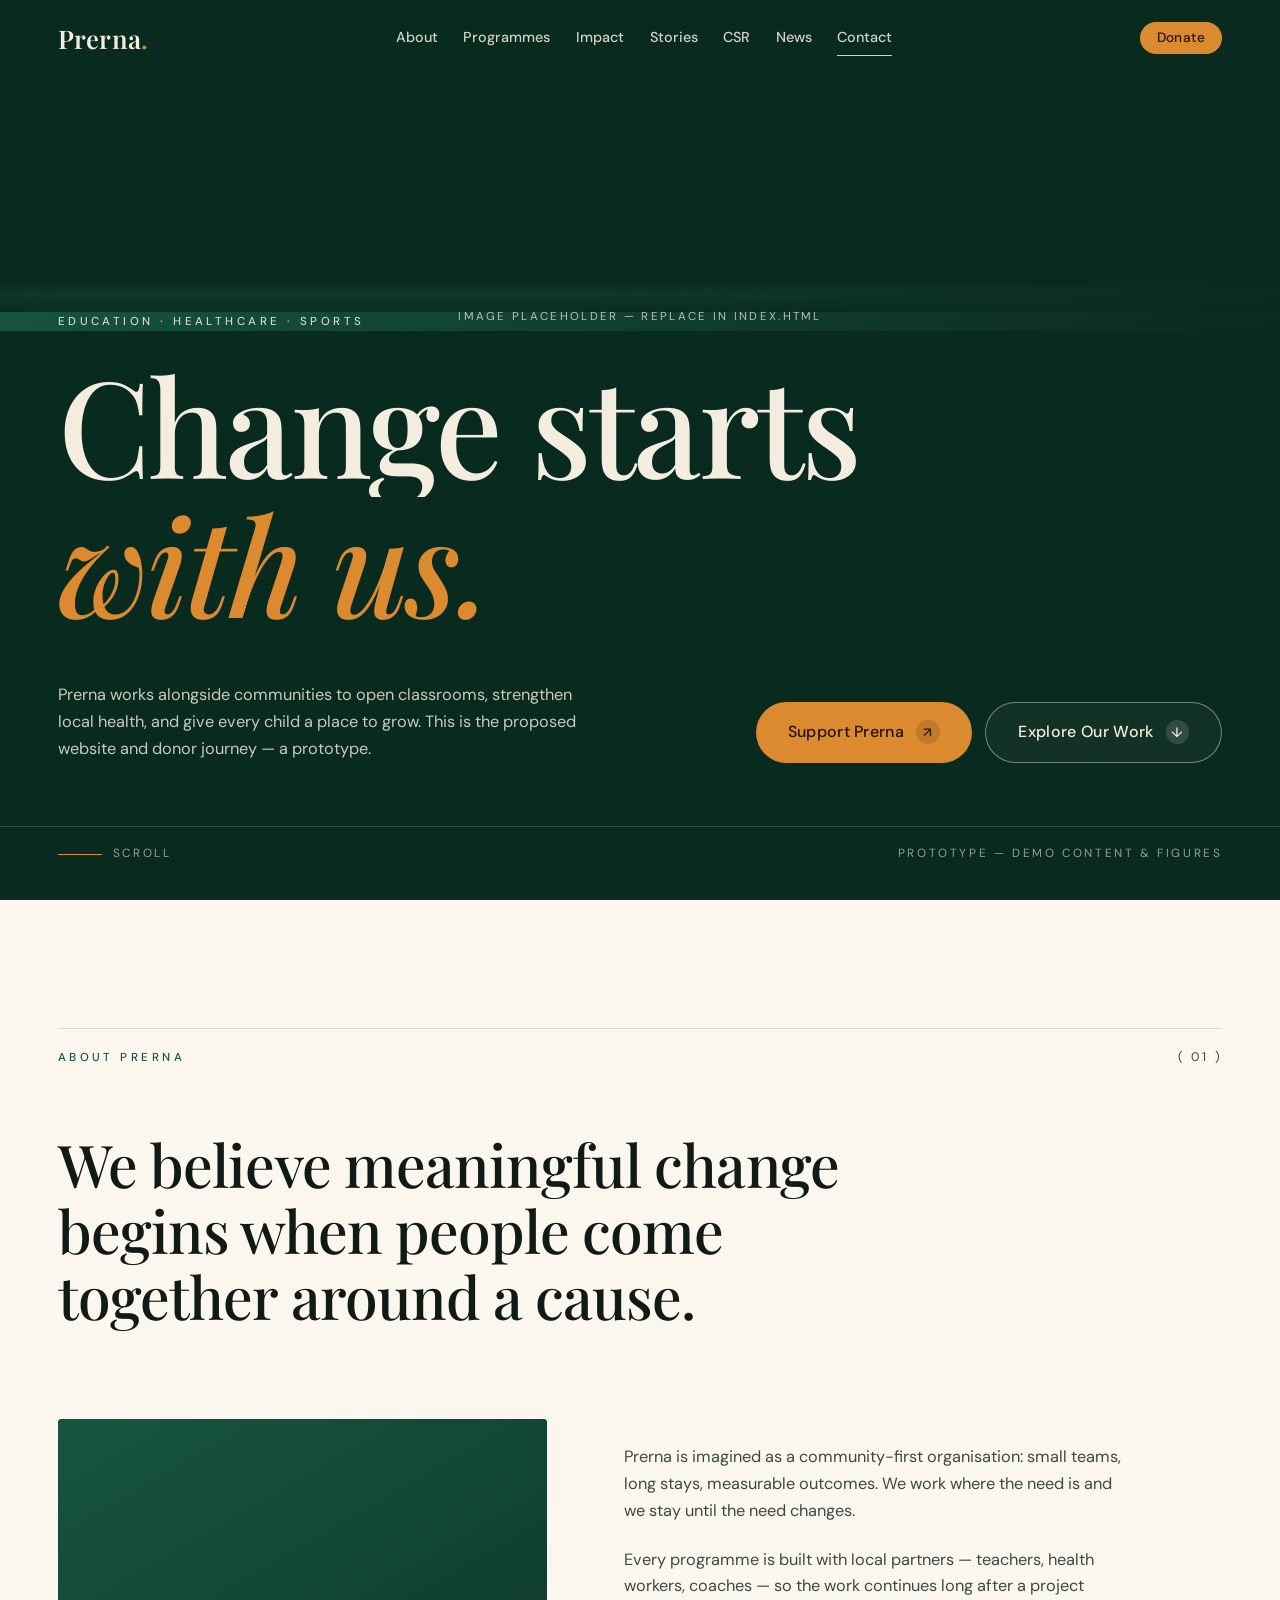
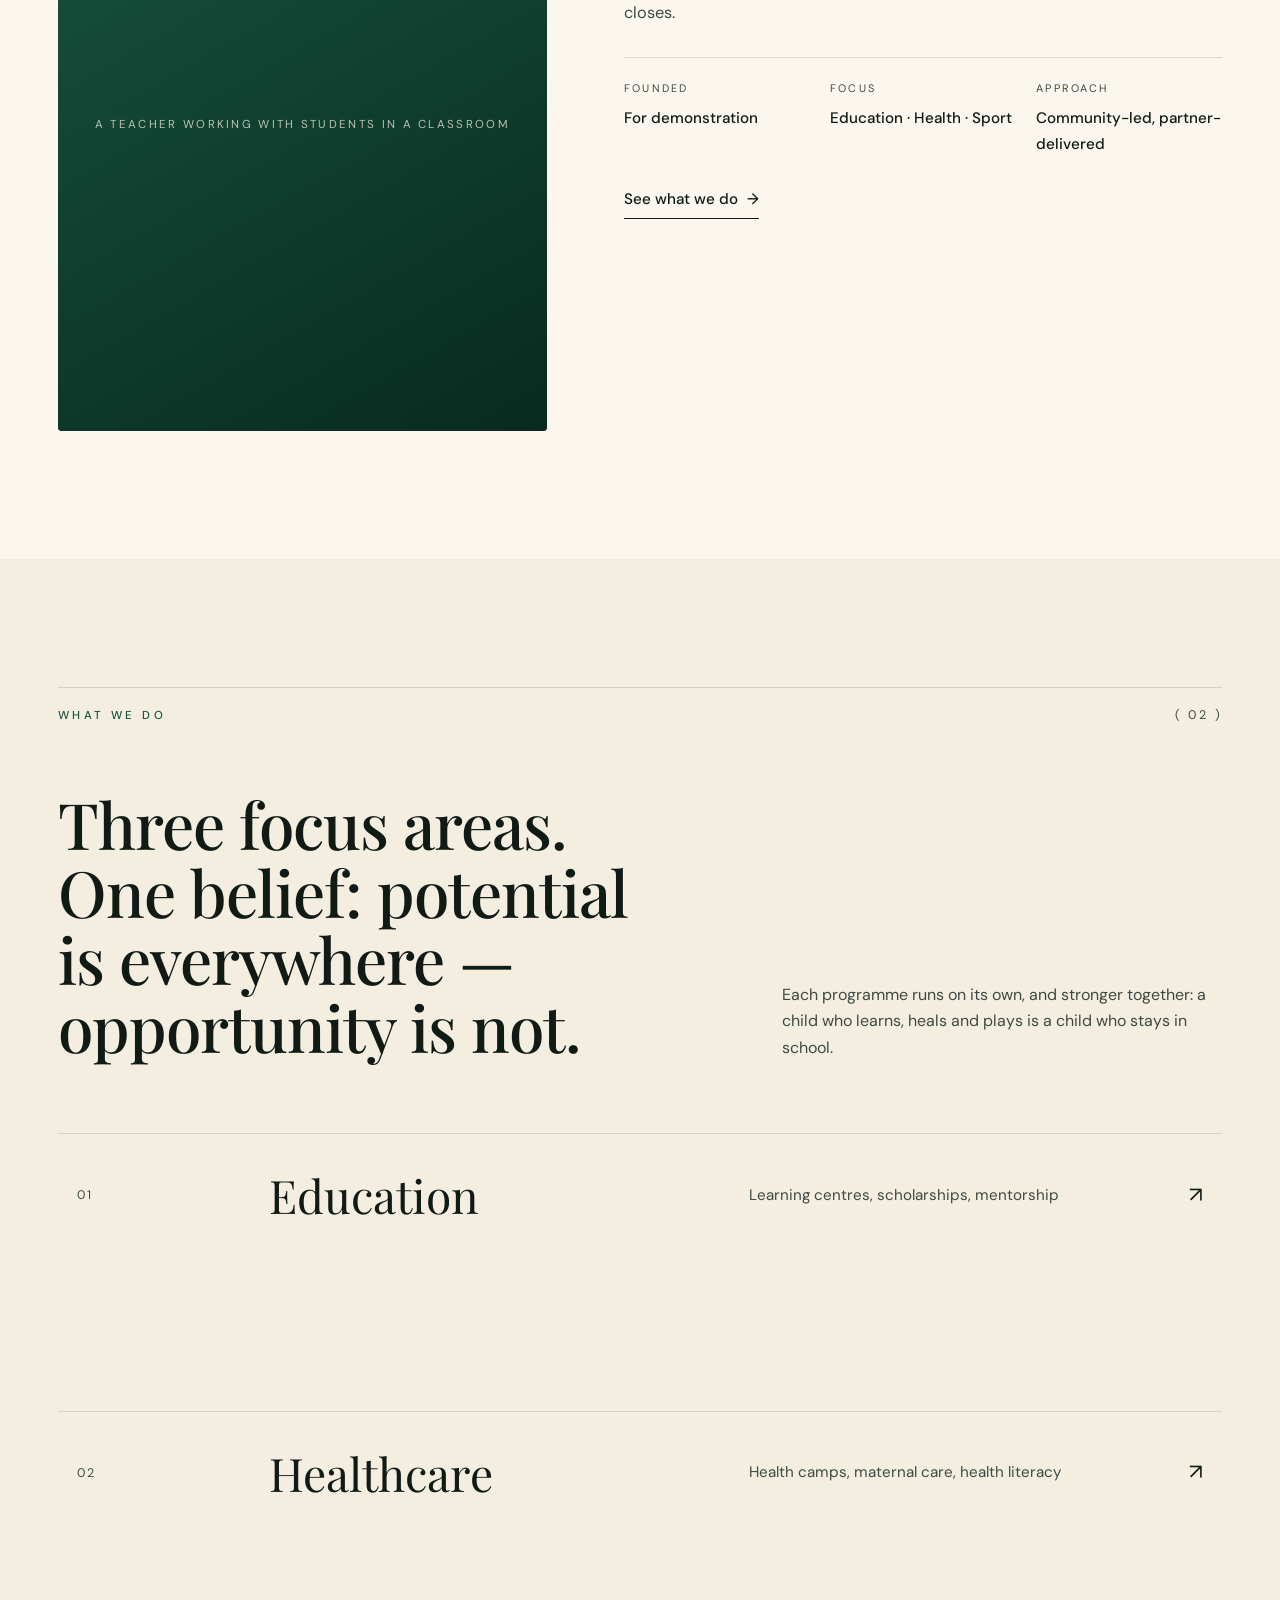
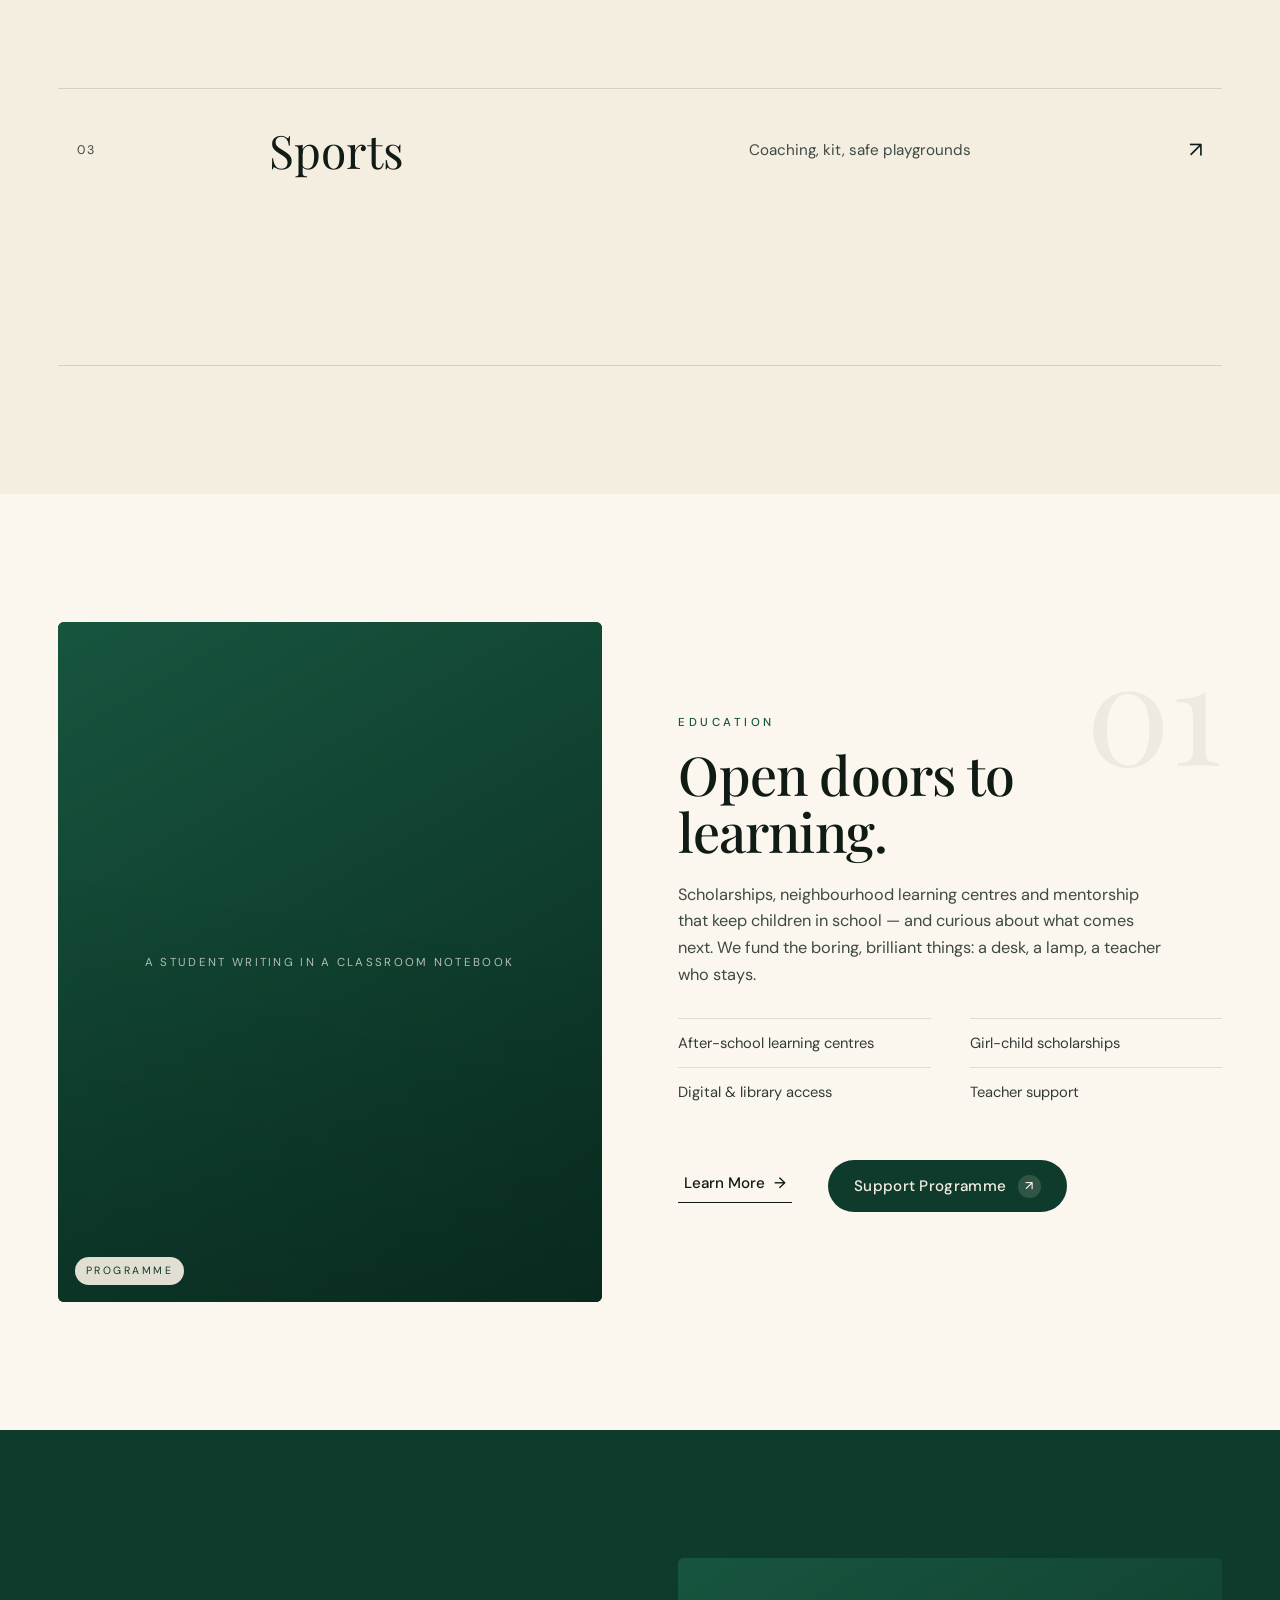
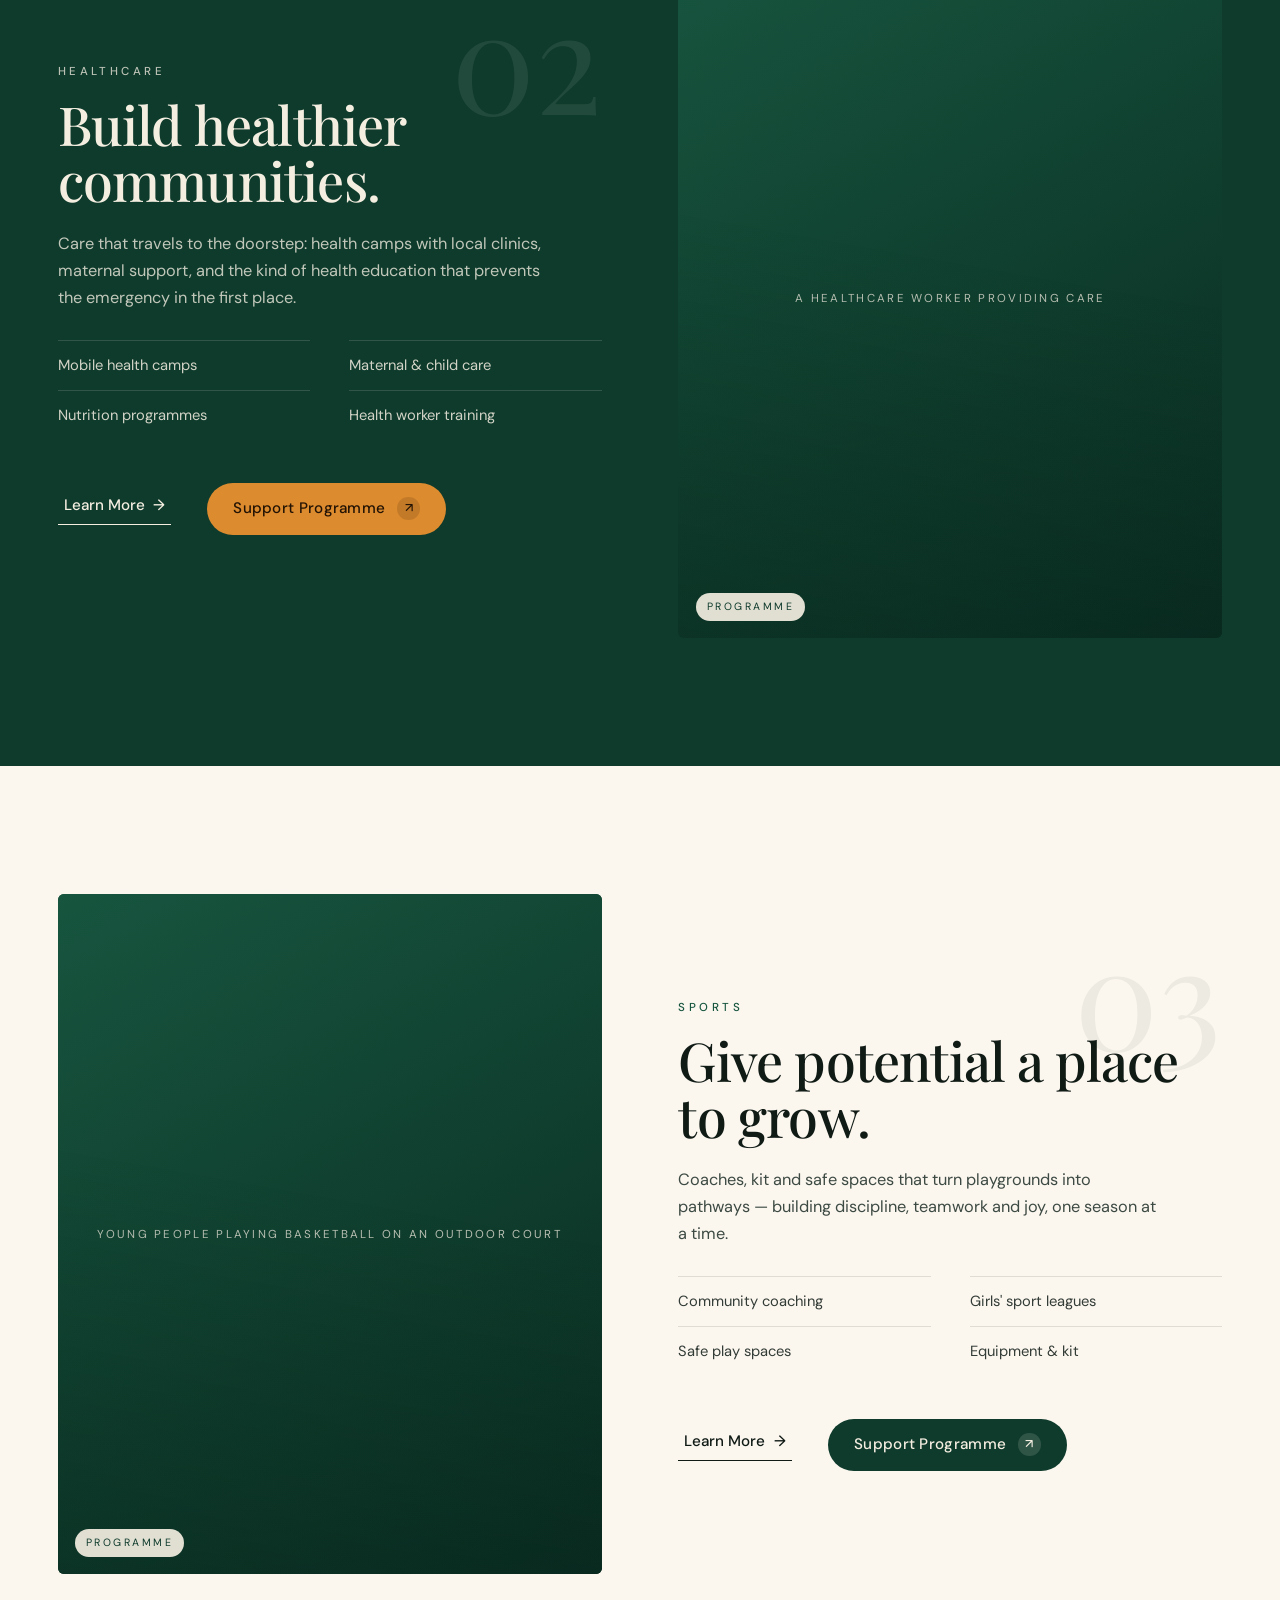
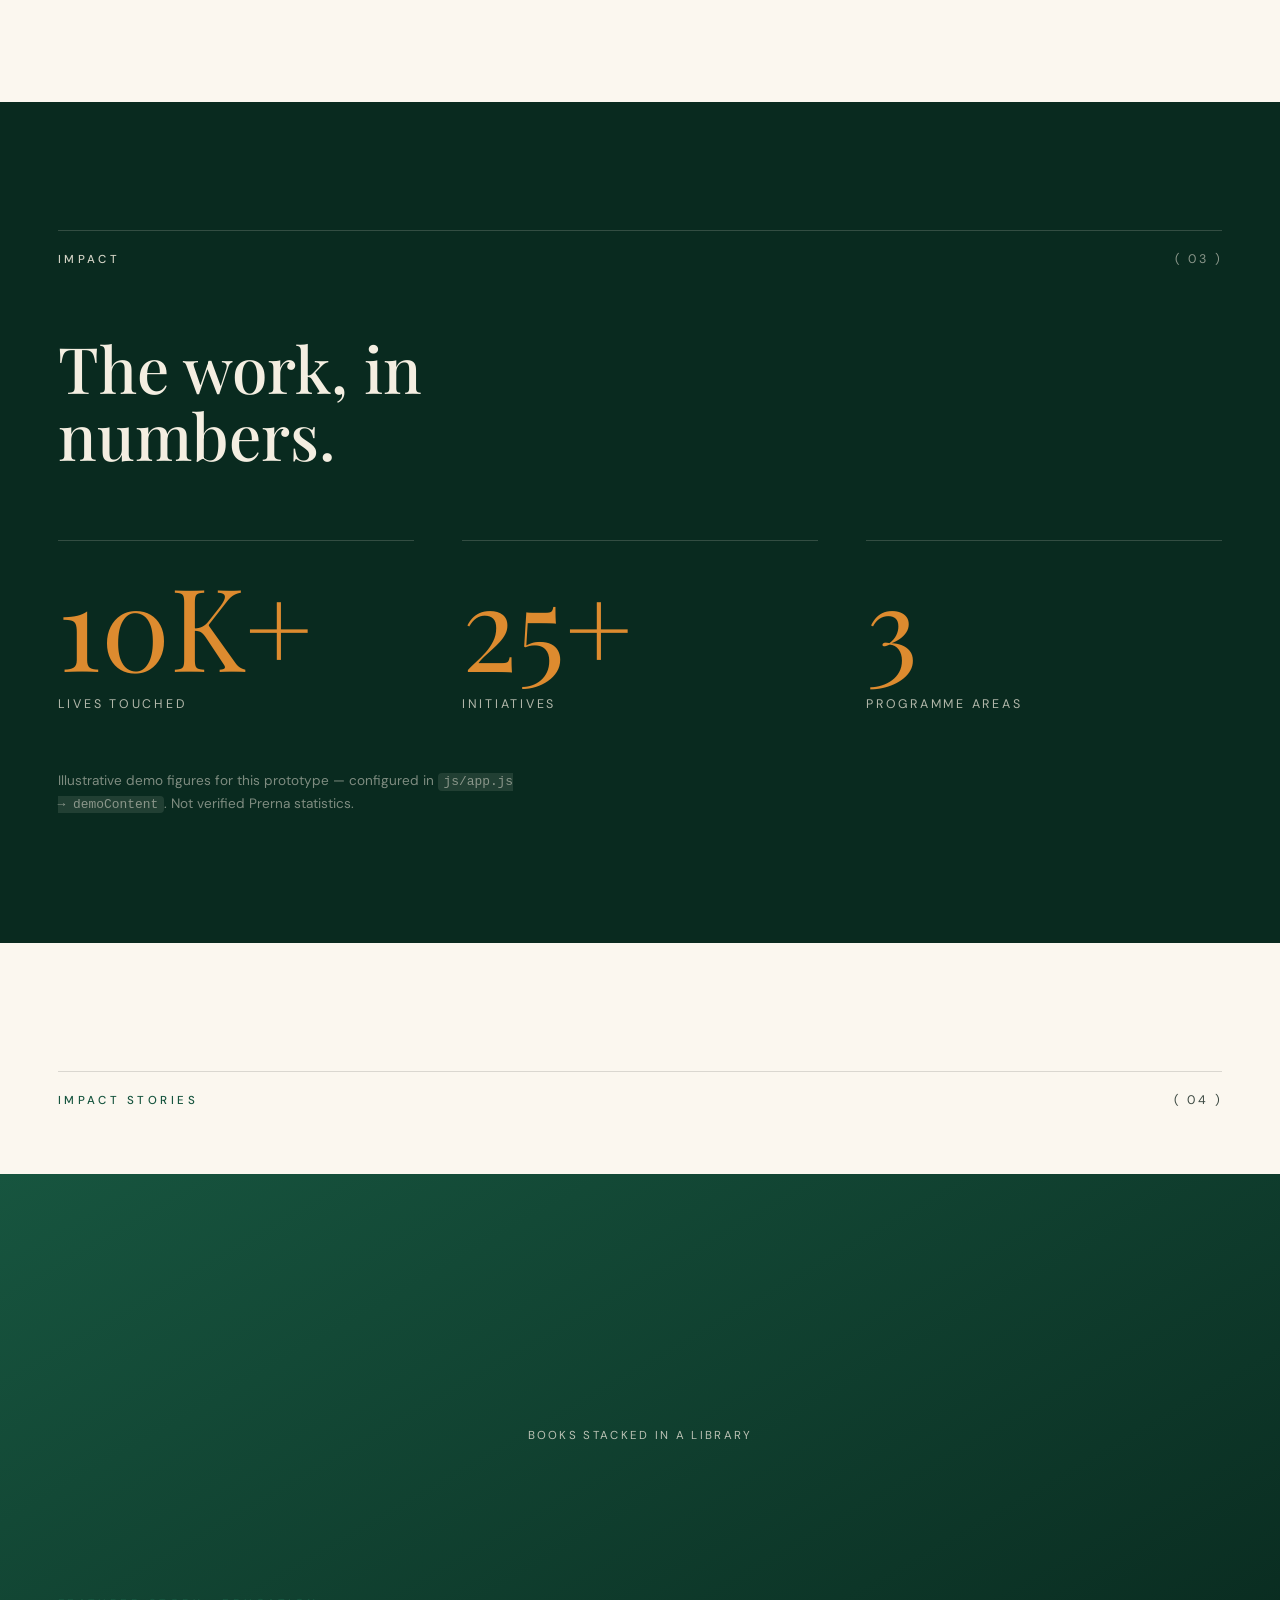
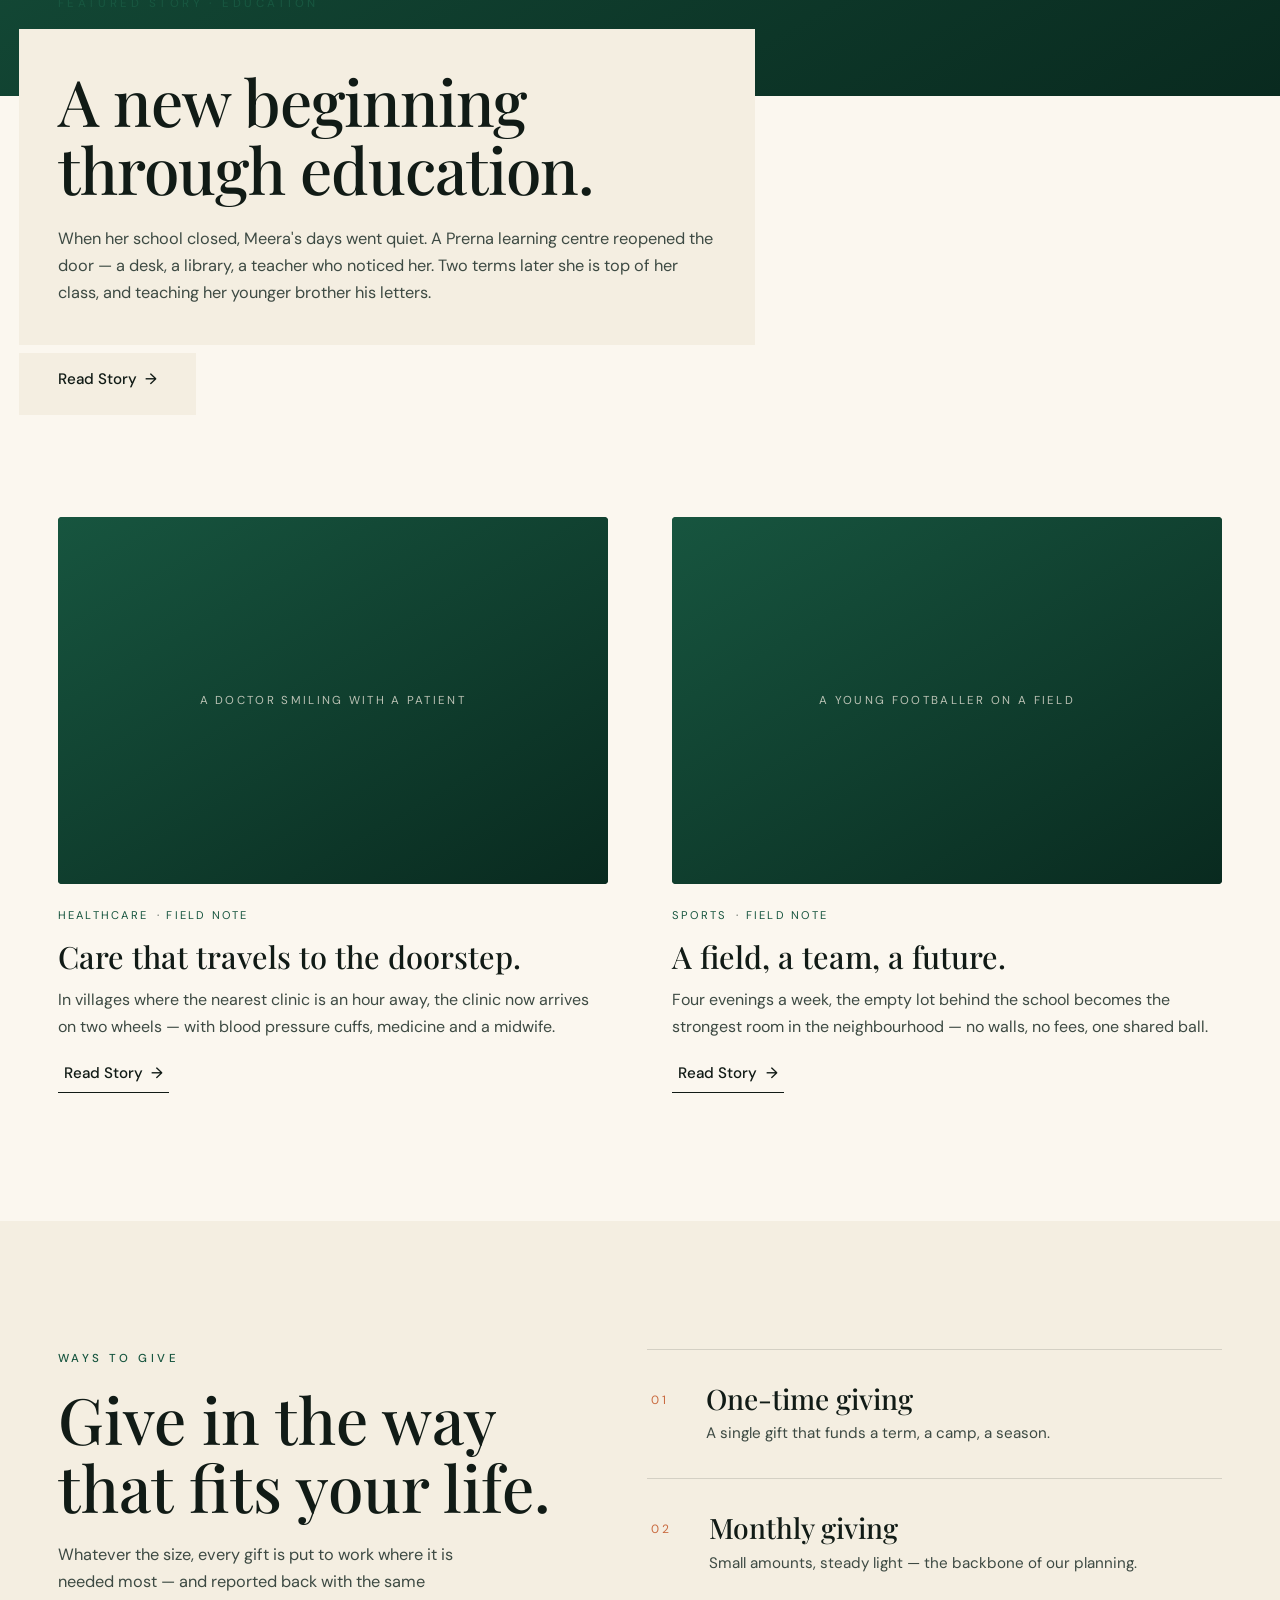
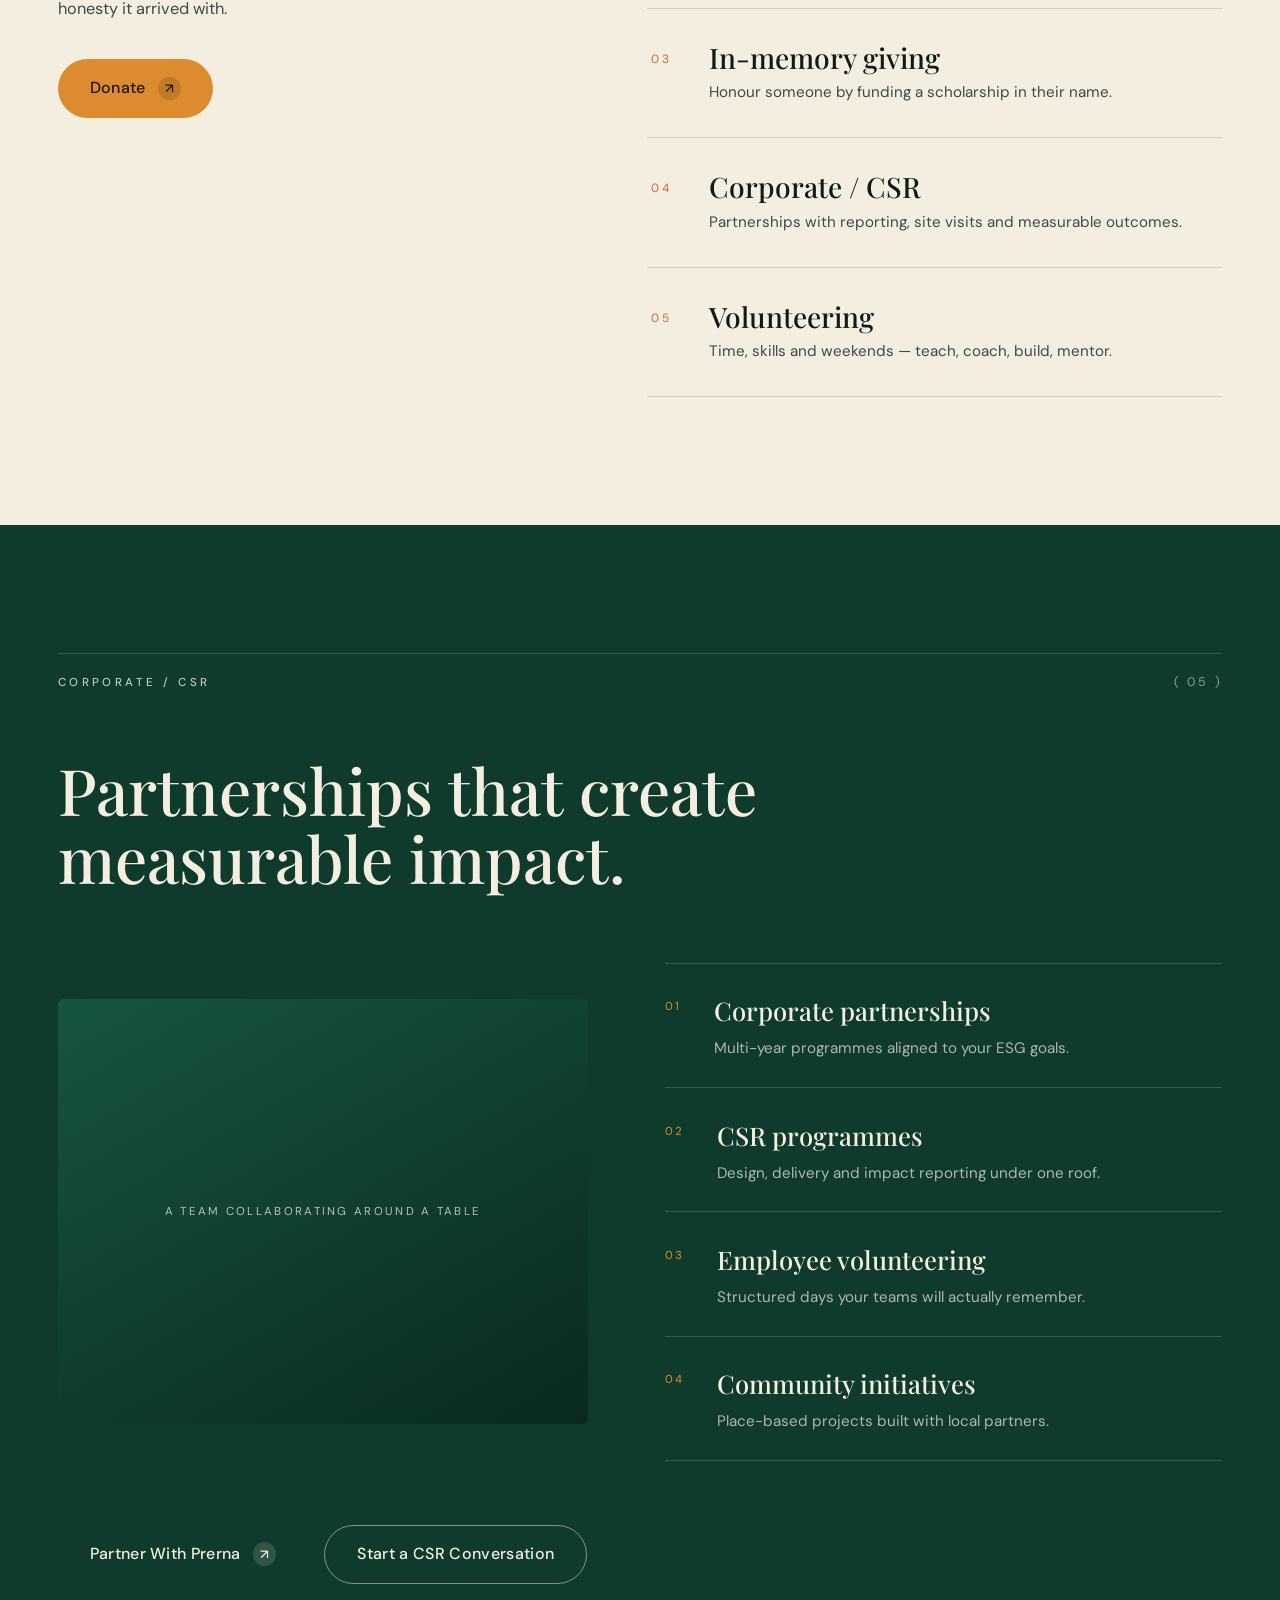
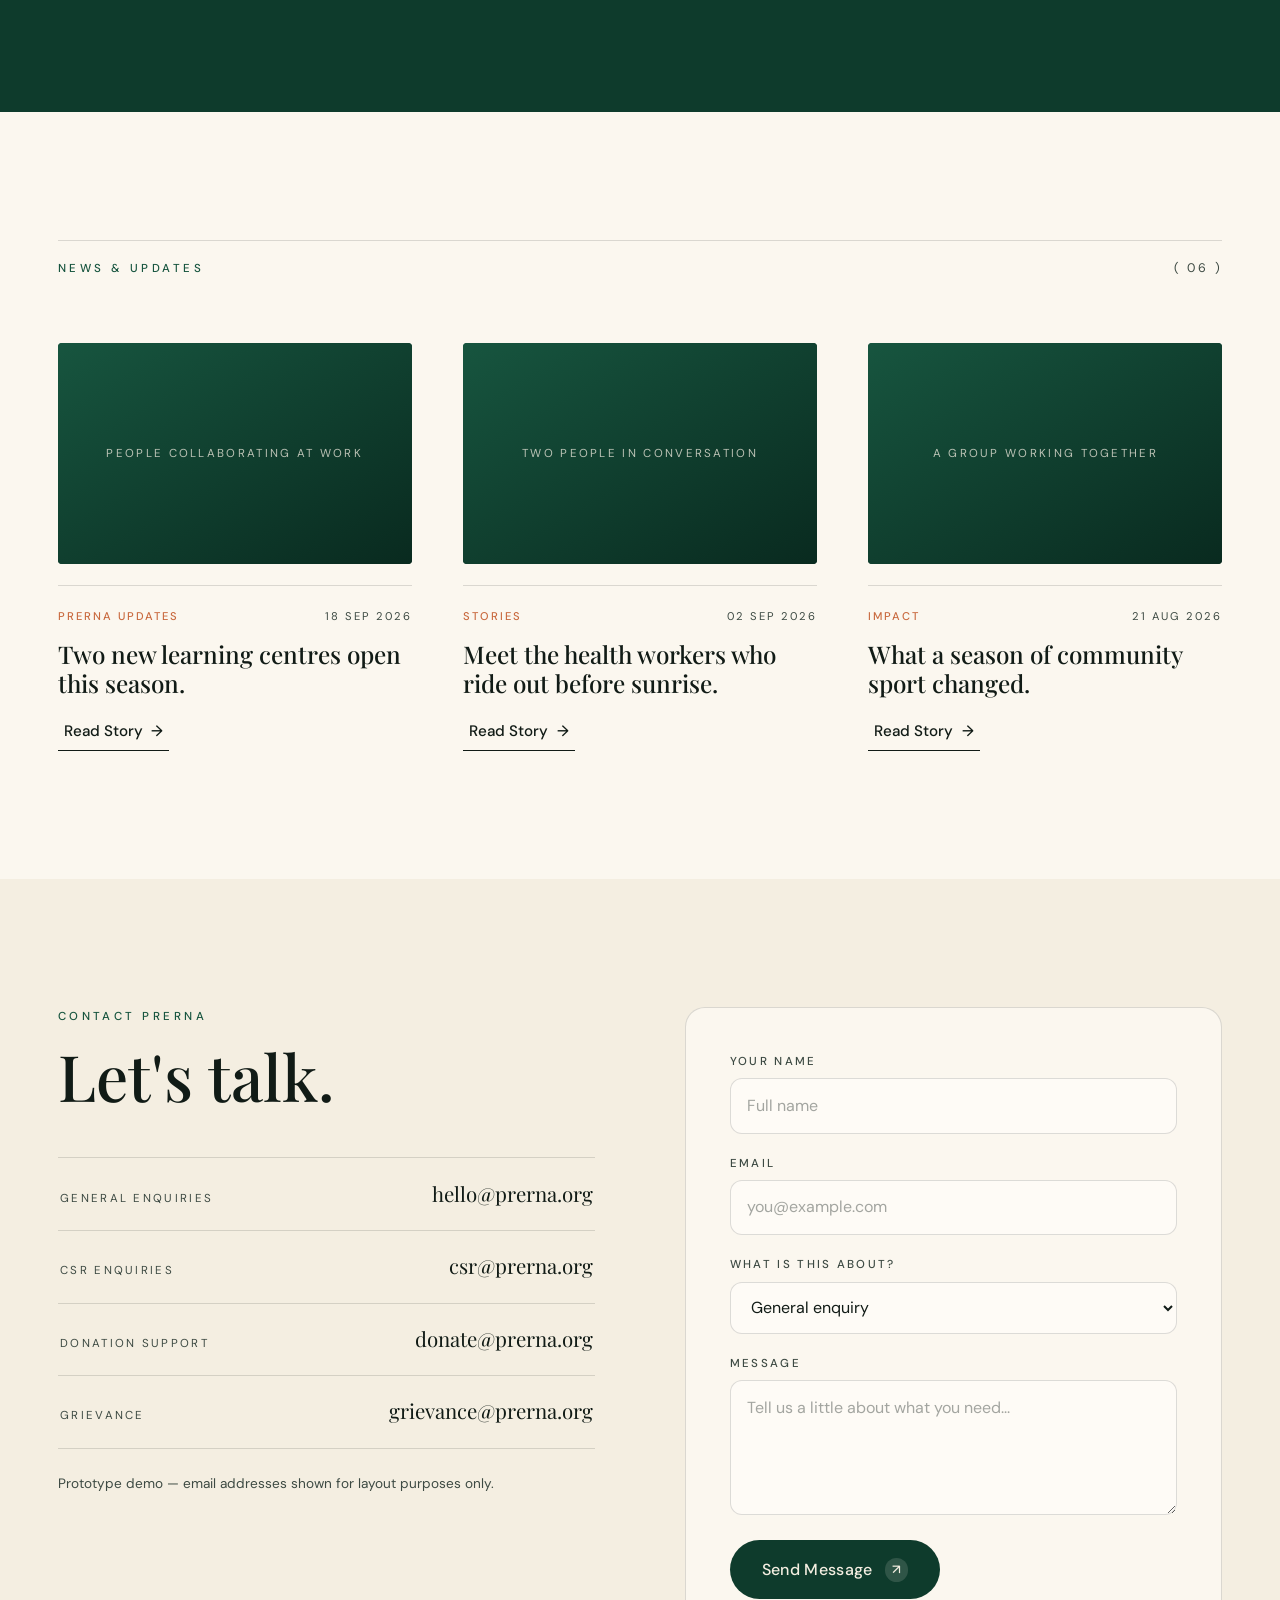
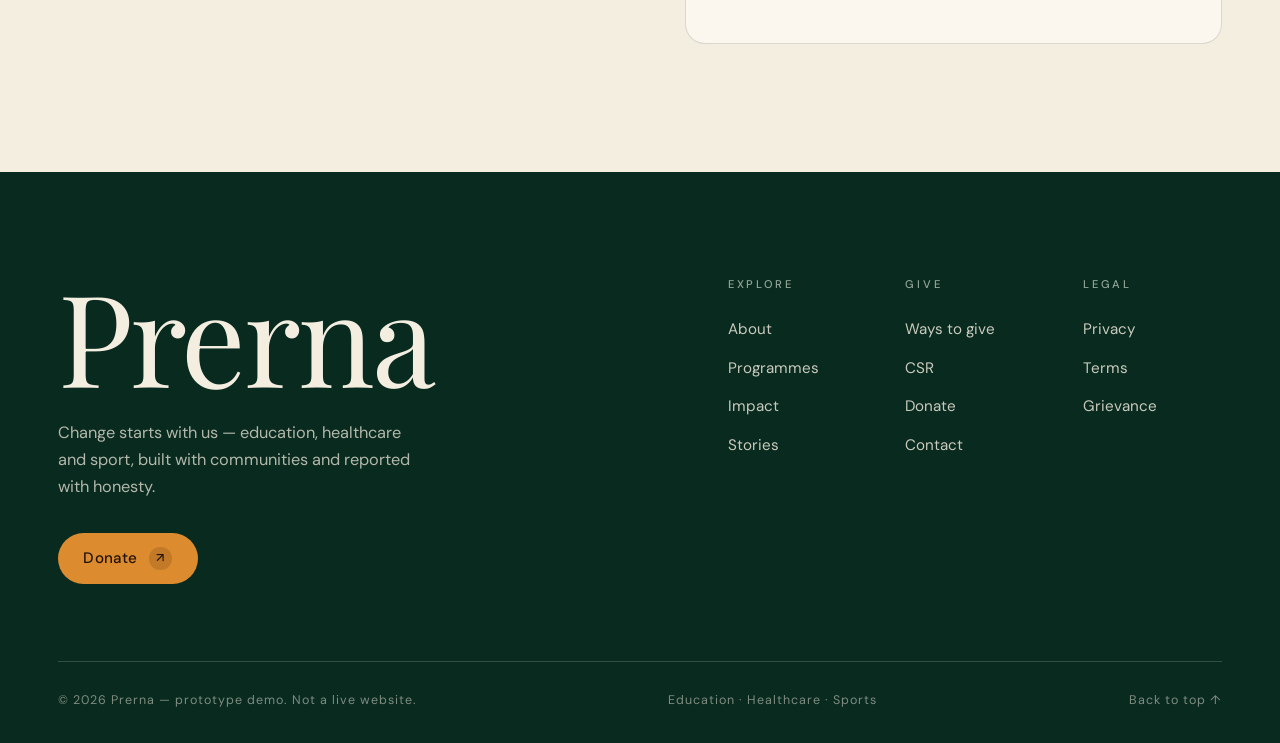
==== index.html @ edbb8551 "first commit" ====
<!DOCTYPE html>
<html lang="en">
<head>
  <meta charset="UTF-8" />
  <meta name="viewport" content="width=device-width, initial-scale=1.0" />
  <title>Prerna — Change starts with us | Prototype Demo</title>
  <meta name="description" content="Prerna is a prototype website for an NGO working across education, healthcare and sports. Client-facing demo — no live payments or SMS." />
  <meta name="theme-color" content="#0E3B2C" />
  <link rel="icon" href="data:image/svg+xml,%3Csvg xmlns='http://www.w3.org/2000/svg' viewBox='0 0 64 64'%3E%3Crect width='64' height='64' rx='14' fill='%230E3B2C'/%3E%3Ctext x='32' y='44' font-family='Georgia,serif' font-size='36' fill='%23F4EEE1' text-anchor='middle'%3EP%3C/text%3E%3C/svg%3E" />

  <link rel="preconnect" href="https://fonts.googleapis.com" />
  <link rel="preconnect" href="https://fonts.gstatic.com" crossorigin />
  <link href="https://fonts.googleapis.com/css2?family=Playfair+Display:ital,wght@0,400;0,500;0,600;0,700;1,400;1,500&family=DM+Sans:opsz,wght@9..40,300;9..40,400;9..40,500;9..40,700&display=swap" rel="stylesheet" />

  <link rel="stylesheet" href="css/style.css" />
  <script>
    document.documentElement.classList.add('js');
    if (!window.matchMedia('(prefers-reduced-motion: reduce)').matches) {
      document.documentElement.classList.add('anim-ready');
    }
  </script>
</head>
<body>

  <a class="skip-link" href="#main">Skip to content</a>
  <div class="grain" aria-hidden="true"></div>

  <!-- ============================== NAVIGATION ============================== -->
  <header class="nav" id="nav">
    <div class="nav__inner">
      <a class="nav__brand" href="#home" aria-label="Prerna home">Prerna<span class="nav__dot">.</span></a>

      <nav class="nav__links" aria-label="Primary">
        <a href="#about">About</a>
        <a href="#work">Programmes</a>
        <a href="#impact">Impact</a>
        <a href="#stories">Stories</a>
        <a href="#csr">CSR</a>
        <a href="#news">News</a>
        <a href="#contact">Contact</a>
      </nav>

      <div class="nav__actions">
        <button class="btn btn--sm btn--solid nav__donate" data-donate-open type="button">Donate</button>
        <button class="nav__burger" id="navBurger" type="button" aria-label="Open menu" aria-expanded="false" aria-controls="mobileMenu">
          <span></span><span></span>
        </button>
      </div>
    </div>
  </header>

  <!-- Mobile menu overlay -->
  <div class="menu" id="mobileMenu" aria-hidden="true">
    <nav class="menu__links" aria-label="Mobile">
      <a href="#about"><em>01</em> About</a>
      <a href="#work"><em>02</em> Programmes</a>
      <a href="#impact"><em>03</em> Impact</a>
      <a href="#stories"><em>04</em> Stories</a>
      <a href="#give"><em>05</em> Ways to give</a>
      <a href="#csr"><em>06</em> CSR</a>
      <a href="#news"><em>07</em> News</a>
      <a href="#contact"><em>08</em> Contact</a>
    </nav>
    <div class="menu__foot">
      <button class="btn btn--solid" data-donate-open type="button">Support Prerna</button>
      <p class="menu__note">Prototype demo · hello@prerna.org</p>
    </div>
  </div>

  <main id="main">

    <!-- ============================== HERO ============================== -->
    <section class="hero" id="home">
      <div class="hero__media" aria-hidden="true">
        <!-- IMAGE: hero — children in a classroom (replaceable) -->
        <img src="https://images.unsplash.com/photo-1509062522246-3755977927d7?auto=format&fit=crop&w=2200&q=80" alt="" class="hero__img" fetchpriority="high" />
        <div class="hero__scrim"></div>
      </div>

      <div class="hero__content container">
        <p class="eyebrow eyebrow--light" data-hero="1">Education · Healthcare · Sports</p>

        <h1 class="hero__title">
          <span class="line"><span class="line__inner">Change starts</span></span>
          <span class="line"><span class="line__inner"><em>with us.</em></span></span>
        </h1>

        <div class="hero__row">
          <p class="hero__lede" data-hero="2">
            Prerna works alongside communities to open classrooms, strengthen local health,
            and give every child a place to grow. This is the proposed website and donor journey — a prototype.
          </p>
          <div class="hero__cta" data-hero="3">
            <button class="btn btn--gold btn--lg" data-donate-open type="button">
              Support Prerna
              <span class="btn__icon" aria-hidden="true">↗</span>
            </button>
            <a class="btn btn--ghost btn--lg" href="#work">
              Explore Our Work
              <span class="btn__icon" aria-hidden="true">↓</span>
            </a>
          </div>
        </div>
      </div>

      <div class="hero__foot container" data-hero="4">
        <span class="hero__scroll"><span class="hero__scroll-line"></span> Scroll</span>
        <span class="hero__meta">Prototype — demo content &amp; figures</span>
      </div>
    </section>

    <!-- ============================== ABOUT ============================== -->
    <section class="about section" id="about">
      <div class="container">
        <div class="section__head">
          <p class="eyebrow" data-reveal>About Prerna</p>
          <p class="section__index" data-reveal>( 01 )</p>
        </div>

        <h2 class="about__statement" data-split>
          We believe meaningful change begins when people come together around a cause.
        </h2>

        <div class="about__grid">
          <div class="about__media" data-reveal>
            <!-- IMAGE: about — learning together (replaceable) -->
            <img src="https://images.unsplash.com/photo-1524178232363-1fb2b075b655?auto=format&fit=crop&w=1600&q=80" alt="A teacher working with students in a classroom" loading="lazy" />
          </div>
          <div class="about__copy">
            <p data-reveal>
              Prerna is imagined as a community-first organisation: small teams, long stays,
              measurable outcomes. We work where the need is and we stay until the need changes.
            </p>
            <p data-reveal>
              Every programme is built with local partners — teachers, health workers, coaches —
              so the work continues long after a project closes.
            </p>
            <div class="about__facts" data-reveal>
              <div><span>Founded</span><strong>For demonstration</strong></div>
              <div><span>Focus</span><strong>Education · Health · Sport</strong></div>
              <div><span>Approach</span><strong>Community-led, partner-delivered</strong></div>
            </div>
            <a class="link-arrow" href="#work" data-reveal>See what we do <span aria-hidden="true">→</span></a>
          </div>
        </div>
      </div>
    </section>

    <!-- ============================== WHAT WE DO ============================== -->
    <section class="work section" id="work">
      <div class="container">
        <div class="section__head">
          <p class="eyebrow" data-reveal>What we do</p>
          <p class="section__index" data-reveal>( 02 )</p>
        </div>

        <div class="work__intro">
          <h2 class="h2" data-split>Three focus areas. One belief: potential is everywhere — opportunity is not.</h2>
          <p class="work__lede" data-reveal>
            Each programme runs on its own, and stronger together: a child who learns,
            heals and plays is a child who stays in school.
          </p>
        </div>

        <ul class="work__index">
          <li class="work__row" data-reveal>
            <a href="#education">
              <span class="work__num">01</span>
              <span class="work__name">Education</span>
              <span class="work__desc">Learning centres, scholarships, mentorship</span>
              <span class="work__arrow" aria-hidden="true">↗</span>
              <span class="work__thumb" aria-hidden="true">
                <img src="https://images.unsplash.com/photo-1503676260728-1c00da094a0b?auto=format&fit=crop&w=600&q=70" alt="" loading="lazy" />
              </span>
            </a>
          </li>
          <li class="work__row" data-reveal>
            <a href="#healthcare">
              <span class="work__num">02</span>
              <span class="work__name">Healthcare</span>
              <span class="work__desc">Health camps, maternal care, health literacy</span>
              <span class="work__arrow" aria-hidden="true">↗</span>
              <span class="work__thumb" aria-hidden="true">
                <img src="https://images.unsplash.com/photo-1576091160550-2173dba999ef?auto=format&fit=crop&w=600&q=70" alt="" loading="lazy" />
              </span>
            </a>
          </li>
          <li class="work__row" data-reveal>
            <a href="#sports">
              <span class="work__num">03</span>
              <span class="work__name">Sports</span>
              <span class="work__desc">Coaching, kit, safe playgrounds</span>
              <span class="work__arrow" aria-hidden="true">↗</span>
              <span class="work__thumb" aria-hidden="true">
                <img src="https://images.unsplash.com/photo-1546519638-68e109498ffc?auto=format&fit=crop&w=600&q=70" alt="" loading="lazy" />
              </span>
            </a>
          </li>
        </ul>
      </div>
    </section>

    <!-- ============================== PROGRAMME: EDUCATION ============================== -->
    <section class="programme section" id="education" data-programme="education">
      <div class="container programme__grid">
        <div class="programme__media" data-parallax>
          <!-- IMAGE: education (replaceable) -->
          <img src="https://images.unsplash.com/photo-1503676260728-1c00da094a0b?auto=format&fit=crop&w=1600&q=80" alt="A student writing in a classroom notebook" loading="lazy" />
          <span class="programme__tag">Programme</span>
        </div>

        <div class="programme__body">
          <span class="programme__num" aria-hidden="true" data-reveal>01</span>
          <p class="eyebrow" data-reveal>Education</p>
          <h2 class="programme__title" data-split>Open doors to learning.</h2>
          <p class="programme__copy" data-reveal>
            Scholarships, neighbourhood learning centres and mentorship that keep children in school —
            and curious about what comes next. We fund the boring, brilliant things: a desk, a lamp,
            a teacher who stays.
          </p>
          <ul class="programme__list" data-reveal>
            <li>After-school learning centres</li>
            <li>Girl-child scholarships</li>
            <li>Digital &amp; library access</li>
            <li>Teacher support</li>
          </ul>
          <div class="programme__cta" data-reveal>
            <button class="link-arrow" type="button" data-toast="Programme detail pages are the next phase — this prototype focuses on the donor journey.">Learn More <span aria-hidden="true">→</span></button>
            <button class="btn btn--solid" type="button" data-donate-open data-programme="education">Support Programme <span class="btn__icon" aria-hidden="true">↗</span></button>
          </div>
        </div>
      </div>
    </section>

    <!-- ============================== PROGRAMME: HEALTHCARE ============================== -->
    <section class="programme programme--dark section" id="healthcare" data-programme="healthcare">
      <div class="container programme__grid programme__grid--flip">
        <div class="programme__media" data-parallax>
          <!-- IMAGE: healthcare (replaceable) -->
          <img src="https://images.unsplash.com/photo-1576091160550-2173dba999ef?auto=format&fit=crop&w=1600&q=80" alt="A healthcare worker providing care" loading="lazy" />
          <span class="programme__tag">Programme</span>
        </div>

        <div class="programme__body">
          <span class="programme__num" aria-hidden="true" data-reveal>02</span>
          <p class="eyebrow" data-reveal>Healthcare</p>
          <h2 class="programme__title" data-split>Build healthier communities.</h2>
          <p class="programme__copy" data-reveal>
            Care that travels to the doorstep: health camps with local clinics, maternal support,
            and the kind of health education that prevents the emergency in the first place.
          </p>
          <ul class="programme__list" data-reveal>
            <li>Mobile health camps</li>
            <li>Maternal &amp; child care</li>
            <li>Nutrition programmes</li>
            <li>Health worker training</li>
          </ul>
          <div class="programme__cta" data-reveal>
            <button class="link-arrow" type="button" data-toast="Programme detail pages are the next phase — this prototype focuses on the donor journey.">Learn More <span aria-hidden="true">→</span></button>
            <button class="btn btn--gold" type="button" data-donate-open data-programme="healthcare">Support Programme <span class="btn__icon" aria-hidden="true">↗</span></button>
          </div>
        </div>
      </div>
    </section>

    <!-- ============================== PROGRAMME: SPORTS ============================== -->
    <section class="programme section" id="sports" data-programme="sports">
      <div class="container programme__grid">
        <div class="programme__media" data-parallax>
          <!-- IMAGE: sports (replaceable) -->
          <img src="https://images.unsplash.com/photo-1546519638-68e109498ffc?auto=format&fit=crop&w=1600&q=80" alt="Young people playing basketball on an outdoor court" loading="lazy" />
          <span class="programme__tag">Programme</span>
        </div>

        <div class="programme__body">
          <span class="programme__num" aria-hidden="true" data-reveal>03</span>
          <p class="eyebrow" data-reveal>Sports</p>
          <h2 class="programme__title" data-split>Give potential a place to grow.</h2>
          <p class="programme__copy" data-reveal>
            Coaches, kit and safe spaces that turn playgrounds into pathways — building discipline,
            teamwork and joy, one season at a time.
          </p>
          <ul class="programme__list" data-reveal>
            <li>Community coaching</li>
            <li>Girls' sport leagues</li>
            <li>Safe play spaces</li>
            <li>Equipment &amp; kit</li>
          </ul>
          <div class="programme__cta" data-reveal>
            <button class="link-arrow" type="button" data-toast="Programme detail pages are the next phase — this prototype focuses on the donor journey.">Learn More <span aria-hidden="true">→</span></button>
            <button class="btn btn--solid" type="button" data-donate-open data-programme="sports">Support Programme <span class="btn__icon" aria-hidden="true">↗</span></button>
          </div>
        </div>
      </div>
    </section>

    <!-- ============================== IMPACT ============================== -->
    <section class="impact section" id="impact">
      <div class="container">
        <div class="section__head section__head--light">
          <p class="eyebrow eyebrow--light" data-reveal>Impact</p>
          <p class="section__index" data-reveal>( 03 )</p>
        </div>

        <h2 class="impact__title" data-split>The work, in numbers.</h2>

        <div class="impact__grid">
          <div class="impact__item" data-reveal>
            <span class="impact__num" data-count-to="10" data-count-suffix="K+">0</span>
            <span class="impact__label">Lives touched</span>
          </div>
          <div class="impact__item" data-reveal>
            <span class="impact__num" data-count-to="25" data-count-suffix="+">0</span>
            <span class="impact__label">Initiatives</span>
          </div>
          <div class="impact__item" data-reveal>
            <span class="impact__num" data-count-to="3">0</span>
            <span class="impact__label">Programme areas</span>
          </div>
        </div>

        <p class="impact__note" data-reveal>
          Illustrative demo figures for this prototype — configured in <code>js/app.js → demoContent</code>.
          Not verified Prerna statistics.
        </p>
      </div>
    </section>

    <!-- ============================== IMPACT STORIES ============================== -->
    <section class="stories section" id="stories">
      <div class="container">
        <div class="section__head">
          <p class="eyebrow" data-reveal>Impact stories</p>
          <p class="section__index" data-reveal>( 04 )</p>
        </div>
      </div>

      <article class="story-feature">
        <div class="story-feature__media" data-parallax>
          <!-- IMAGE: featured story (replaceable) -->
          <img src="https://images.unsplash.com/photo-1497633762265-9d179a990aa6?auto=format&fit=crop&w=2000&q=80" alt="Books stacked in a library" loading="lazy" />
        </div>
        <div class="container story-feature__body">
          <p class="eyebrow" data-reveal>Featured story · Education</p>
          <h2 class="story-feature__title" data-split>A new beginning through education.</h2>
          <p class="story-feature__copy" data-reveal>
            When her school closed, Meera's days went quiet. A Prerna learning centre reopened
            the door — a desk, a library, a teacher who noticed her. Two terms later she is
            top of her class, and teaching her younger brother his letters.
          </p>
          <button class="link-arrow" type="button" data-reveal data-toast="Full story pages are part of the next phase of this prototype.">Read Story <span aria-hidden="true">→</span></button>
        </div>
      </article>

      <div class="container stories__pair">
        <article class="story-card" data-reveal>
          <div class="story-card__media">
            <!-- IMAGE: story 2 (replaceable) -->
            <img src="https://images.unsplash.com/photo-1579684385127-1ef15d508118?auto=format&fit=crop&w=1200&q=80" alt="A doctor smiling with a patient" loading="lazy" />
          </div>
          <div class="story-card__body">
            <p class="story-card__meta"><span>Healthcare</span><span>Field note</span></p>
            <h3 class="story-card__title">Care that travels to the doorstep.</h3>
            <p class="story-card__copy">
              In villages where the nearest clinic is an hour away, the clinic now arrives on two wheels —
              with blood pressure cuffs, medicine and a midwife.
            </p>
            <button class="link-arrow" type="button" data-toast="Full story pages are part of the next phase of this prototype.">Read Story <span aria-hidden="true">→</span></button>
          </div>
        </article>

        <article class="story-card" data-reveal>
          <div class="story-card__media">
            <!-- IMAGE: story 3 (replaceable) -->
            <img src="https://images.unsplash.com/photo-1517649763962-0c623066013b?auto=format&fit=crop&w=1200&q=80" alt="A young footballer on a field" loading="lazy" />
          </div>
          <div class="story-card__body">
            <p class="story-card__meta"><span>Sports</span><span>Field note</span></p>
            <h3 class="story-card__title">A field, a team, a future.</h3>
            <p class="story-card__copy">
              Four evenings a week, the empty lot behind the school becomes the strongest room in the
              neighbourhood — no walls, no fees, one shared ball.
            </p>
            <button class="link-arrow" type="button" data-toast="Full story pages are part of the next phase of this prototype.">Read Story <span aria-hidden="true">→</span></button>
          </div>
        </article>
      </div>
    </section>

    <!-- ============================== WAYS TO GIVE ============================== -->
    <section class="give section" id="give">
      <div class="container give__grid">
        <div class="give__lead">
          <p class="eyebrow" data-reveal>Ways to give</p>
          <h2 class="give__title" data-split>Give in the way that fits your life.</h2>
          <p class="give__copy" data-reveal>
            Whatever the size, every gift is put to work where it is needed most — and reported back
            with the same honesty it arrived with.
          </p>
          <button class="btn btn--gold btn--lg" type="button" data-donate-open data-reveal>
            Donate <span class="btn__icon" aria-hidden="true">↗</span>
          </button>
        </div>

        <ul class="give__list">
          <li data-reveal>
            <span class="give__num">01</span>
            <div>
              <h3>One-time giving</h3>
              <p>A single gift that funds a term, a camp, a season.</p>
            </div>
          </li>
          <li data-reveal>
            <span class="give__num">02</span>
            <div>
              <h3>Monthly giving</h3>
              <p>Small amounts, steady light — the backbone of our planning.</p>
            </div>
          </li>
          <li data-reveal>
            <span class="give__num">03</span>
            <div>
              <h3>In-memory giving</h3>
              <p>Honour someone by funding a scholarship in their name.</p>
            </div>
          </li>
          <li data-reveal>
            <span class="give__num">04</span>
            <div>
              <h3>Corporate / CSR</h3>
              <p>Partnerships with reporting, site visits and measurable outcomes.</p>
            </div>
          </li>
          <li data-reveal>
            <span class="give__num">05</span>
            <div>
              <h3>Volunteering</h3>
              <p>Time, skills and weekends — teach, coach, build, mentor.</p>
            </div>
          </li>
        </ul>
      </div>
    </section>

    <!-- ============================== CSR ============================== -->
    <section class="csr section" id="csr">
      <div class="container">
        <div class="section__head">
          <p class="eyebrow" data-reveal>Corporate / CSR</p>
          <p class="section__index" data-reveal>( 05 )</p>
        </div>

        <h2 class="csr__title" data-split>Partnerships that create measurable impact.</h2>

        <div class="csr__grid">
          <div class="csr__media" data-parallax data-reveal>
            <!-- IMAGE: CSR / partnership (replaceable) -->
            <img src="https://images.unsplash.com/photo-1522071820081-009f0129c71c?auto=format&fit=crop&w=1600&q=80" alt="A team collaborating around a table" loading="lazy" />
          </div>

          <ul class="csr__list">
            <li data-reveal><span>01</span><div><h3>Corporate partnerships</h3><p>Multi-year programmes aligned to your ESG goals.</p></div></li>
            <li data-reveal><span>02</span><div><h3>CSR programmes</h3><p>Design, delivery and impact reporting under one roof.</p></div></li>
            <li data-reveal><span>03</span><div><h3>Employee volunteering</h3><p>Structured days your teams will actually remember.</p></div></li>
            <li data-reveal><span>04</span><div><h3>Community initiatives</h3><p>Place-based projects built with local partners.</p></div></li>
          </ul>
        </div>

        <div class="csr__cta" data-reveal>
          <button class="btn btn--solid btn--lg" type="button" data-toast="Thanks — CSR enquiries are simulated in this prototype. Use the contact form below.">Partner With Prerna <span class="btn__icon" aria-hidden="true">↗</span></button>
          <button class="btn btn--outline btn--lg" type="button" data-scroll-to="#contact">Start a CSR Conversation</button>
        </div>
      </div>
    </section>

    <!-- ============================== NEWS ============================== -->
    <section class="news section" id="news">
      <div class="container">
        <div class="section__head">
          <p class="eyebrow" data-reveal>News &amp; updates</p>
          <p class="section__index" data-reveal>( 06 )</p>
        </div>

        <div class="news__grid">
          <article class="news-card" data-reveal>
            <div class="news-card__media">
              <!-- IMAGE: news 1 (replaceable) -->
              <img src="https://images.unsplash.com/photo-1531482615713-2afd69097998?auto=format&fit=crop&w=1200&q=80" alt="People collaborating at work" loading="lazy" />
            </div>
            <div class="news-card__body">
              <p class="news-card__meta"><span class="news-card__cat">Prerna Updates</span><span>18 Sep 2026</span></p>
              <h3 class="news-card__title">Two new learning centres open this season.</h3>
              <button class="link-arrow" type="button" data-toast="Article pages are part of the next phase of this prototype.">Read Story <span aria-hidden="true">→</span></button>
            </div>
          </article>

          <article class="news-card" data-reveal>
            <div class="news-card__media">
              <!-- IMAGE: news 2 (replaceable) -->
              <img src="https://images.unsplash.com/photo-1488521787991-ed7bbaae773c?auto=format&fit=crop&w=1200&q=80" alt="Two people in conversation" loading="lazy" />
            </div>
            <div class="news-card__body">
              <p class="news-card__meta"><span class="news-card__cat">Stories</span><span>02 Sep 2026</span></p>
              <h3 class="news-card__title">Meet the health workers who ride out before sunrise.</h3>
              <button class="link-arrow" type="button" data-toast="Article pages are part of the next phase of this prototype.">Read Story <span aria-hidden="true">→</span></button>
            </div>
          </article>

          <article class="news-card" data-reveal>
            <div class="news-card__media">
              <!-- IMAGE: news 3 (replaceable) -->
              <img src="https://images.unsplash.com/photo-1522202176988-66273c2fd55f?auto=format&fit=crop&w=1200&q=80" alt="A group working together" loading="lazy" />
            </div>
            <div class="news-card__body">
              <p class="news-card__meta"><span class="news-card__cat">Impact</span><span>21 Aug 2026</span></p>
              <h3 class="news-card__title">What a season of community sport changed.</h3>
              <button class="link-arrow" type="button" data-toast="Article pages are part of the next phase of this prototype.">Read Story <span aria-hidden="true">→</span></button>
            </div>
          </article>
        </div>
      </div>
    </section>

    <!-- ============================== CONTACT ============================== -->
    <section class="contact section" id="contact">
      <div class="container contact__grid">
        <div class="contact__info">
          <p class="eyebrow" data-reveal>Contact Prerna</p>
          <h2 class="contact__title" data-split>Let's talk.</h2>

          <ul class="contact__channels">
            <li data-reveal><span>General enquiries</span><a href="mailto:hello@prerna.org">hello@prerna.org</a></li>
            <li data-reveal><span>CSR enquiries</span><a href="mailto:csr@prerna.org">csr@prerna.org</a></li>
            <li data-reveal><span>Donation support</span><a href="mailto:donate@prerna.org">donate@prerna.org</a></li>
            <li data-reveal><span>Grievance</span><a href="mailto:grievance@prerna.org">grievance@prerna.org</a></li>
          </ul>

          <p class="contact__note" data-reveal>Prototype demo — email addresses shown for layout purposes only.</p>
        </div>

        <form class="contact__form" id="contactForm" novalidate data-reveal>
          <div class="field">
            <label for="cName">Your name</label>
            <input type="text" id="cName" name="name" autocomplete="name" required placeholder="Full name" />
          </div>
          <div class="field">
            <label for="cEmail">Email</label>
            <input type="email" id="cEmail" name="email" autocomplete="email" required placeholder="you@example.com" />
          </div>
          <div class="field">
            <label for="cTopic">What is this about?</label>
            <select id="cTopic" name="topic">
              <option>General enquiry</option>
              <option>CSR / partnership</option>
              <option>Donation support</option>
              <option>Grievance</option>
              <option>Volunteering</option>
            </select>
          </div>
          <div class="field">
            <label for="cMsg">Message</label>
            <textarea id="cMsg" name="message" rows="4" required placeholder="Tell us a little about what you need..."></textarea>
          </div>
          <button class="btn btn--solid btn--lg" type="submit">Send Message <span class="btn__icon" aria-hidden="true">↗</span></button>
          <p class="form-success" id="contactSuccess" hidden>Thank you. Your message has been received.</p>
        </form>
      </div>
    </section>
  </main>

  <!-- ============================== FOOTER ============================== -->
  <footer class="footer">
    <div class="container">
      <div class="footer__top">
        <div class="footer__brand">
          <p class="footer__word">Prerna</p>
          <p class="footer__mission">
            Change starts with us — education, healthcare and sport,
            built with communities and reported with honesty.
          </p>
          <button class="btn btn--gold" type="button" data-donate-open>Donate <span class="btn__icon" aria-hidden="true">↗</span></button>
        </div>

        <nav class="footer__cols" aria-label="Footer">
          <div>
            <h4>Explore</h4>
            <a href="#about">About</a>
            <a href="#work">Programmes</a>
            <a href="#impact">Impact</a>
            <a href="#stories">Stories</a>
          </div>
          <div>
            <h4>Give</h4>
            <a href="#give">Ways to give</a>
            <a href="#csr">CSR</a>
            <button type="button" data-donate-open>Donate</button>
            <a href="#contact">Contact</a>
          </div>
          <div>
            <h4>Legal</h4>
            <button type="button" data-toast="Privacy policy page is out of scope for this prototype.">Privacy</button>
            <button type="button" data-toast="Terms page is out of scope for this prototype.">Terms</button>
            <button type="button" data-toast="Grievance page is out of scope — email grievance@prerna.org.">Grievance</button>
          </div>
        </nav>
      </div>

      <div class="footer__bottom">
        <p>© 2026 Prerna — prototype demo. Not a live website.</p>
        <p>Education · Healthcare · Sports</p>
        <a href="#home">Back to top ↑</a>
      </div>
    </div>
  </footer>

  <!-- ============================== TOAST ============================== -->
  <div class="toast" id="toast" role="status" aria-live="polite"></div>

  <!-- ============================== DONATION JOURNEY ============================== -->
  <div class="donation" id="donation" role="dialog" aria-modal="true" aria-labelledby="donationHeading" aria-hidden="true">
    <div class="donation__shell">

      <!-- Left rail: progress -->
      <aside class="donation__rail">
        <div class="rail__head">
          <span class="rail__brand">Prerna.</span>
          <button class="rail__close" type="button" data-donate-close aria-label="Close donation journey">Close ✕</button>
        </div>

        <p class="rail__kicker">Donor journey · demo</p>

        <ol class="rail__progress" id="railProgress">
          <li class="rail__step" data-stage="1"><span class="rail__dot"><i>✓</i><b>01</b></span><span class="rail__label">Donation</span></li>
          <li class="rail__step" data-stage="2"><span class="rail__dot"><i>✓</i><b>02</b></span><span class="rail__label">Details</span></li>
          <li class="rail__step" data-stage="3"><span class="rail__dot"><i>✓</i><b>03</b></span><span class="rail__label">Verification</span></li>
          <li class="rail__step" data-stage="4"><span class="rail__dot"><i>✓</i><b>04</b></span><span class="rail__label">Approval</span></li>
          <li class="rail__step" data-stage="5"><span class="rail__dot"><i>✓</i><b>05</b></span><span class="rail__label">Payment</span></li>
          <li class="rail__step" data-stage="6"><span class="rail__dot"><i>✓</i><b>06</b></span><span class="rail__label">Receipt</span></li>
          <span class="rail__line" aria-hidden="true"><span class="rail__line-fill" id="railFill"></span></span>
        </ol>

        <div class="rail__summary" id="railSummary" hidden>
          <div><span>Programme</span><strong id="sumProgramme">—</strong></div>
          <div><span>Frequency</span><strong id="sumFrequency">—</strong></div>
          <div><span>Amount</span><strong id="sumAmount">—</strong></div>
        </div>

        <p class="rail__note">Prototype demo — no real payment is taken and no SMS is sent.</p>
      </aside>

      <!-- Right: steps -->
      <div class="donation__main">
        <div class="donation__mobilebar">
          <span class="rail__brand">Prerna.</span>
          <div class="donation__mobilesteps" id="mobileSteps" aria-hidden="true">
            <i data-stage="1"></i><i data-stage="2"></i><i data-stage="3"></i><i data-stage="4"></i><i data-stage="5"></i><i data-stage="6"></i>
          </div>
          <button class="rail__close" type="button" data-donate-close aria-label="Close donation journey">✕</button>
        </div>

        <div class="steps" id="steps">
          <p class="sr-only" id="donationHeading">Donation journey</p>

          <!-- STEP 1 — DONATION -->
          <section class="step is-active" data-step="1" aria-label="Step 1: Donation">
            <header class="step__head">
              <p class="step__eyebrow">Step 01 — Donation</p>
              <h2 class="step__title">Choose your support</h2>
            </header>

            <fieldset class="fgroup">
              <legend>Programme</legend>
              <div class="chip-row" data-role="programme">
                <label class="chip"><input type="radio" name="dProgramme" value="education" checked /><span>Education</span></label>
                <label class="chip"><input type="radio" name="dProgramme" value="healthcare" /><span>Healthcare</span></label>
                <label class="chip"><input type="radio" name="dProgramme" value="sports" /><span>Sports</span></label>
              </div>
            </fieldset>

            <fieldset class="fgroup">
              <legend>Frequency</legend>
              <div class="chip-row" data-role="frequency">
                <label class="chip"><input type="radio" name="dFrequency" value="once" checked /><span>One-time</span></label>
                <label class="chip"><input type="radio" name="dFrequency" value="monthly" /><span>Monthly</span></label>
              </div>
            </fieldset>

            <fieldset class="fgroup">
              <legend>Amount</legend>
              <div class="chip-row chip-row--amount" data-role="amount">
                <label class="chip"><input type="radio" name="dAmount" value="500" /><span>₹500</span></label>
                <label class="chip"><input type="radio" name="dAmount" value="1000" checked /><span>₹1,000</span></label>
                <label class="chip"><input type="radio" name="dAmount" value="2500" /><span>₹2,500</span></label>
                <label class="chip"><input type="radio" name="dAmount" value="5000" /><span>₹5,000</span></label>
                <label class="chip"><input type="radio" name="dAmount" value="custom" /><span>Custom</span></label>
              </div>
              <div class="custom-amount" id="customAmount" hidden>
                <label for="customInput">Enter amount (₹)</label>
                <input type="number" id="customInput" min="1" max="10000000" placeholder="e.g. 7500" inputmode="numeric" />
                <p class="field-error" id="customError" hidden>Enter an amount between ₹1 and ₹1,00,00,000.</p>
              </div>
            </fieldset>

            <div class="step__actions">
              <button class="btn btn--solid btn--lg" type="button" data-action="to-details">Continue <span class="btn__icon" aria-hidden="true">→</span></button>
            </div>
          </section>

          <!-- STEP 2 — DETAILS -->
          <section class="step" data-step="2" aria-label="Step 2: Donor details" hidden>
            <header class="step__head">
              <p class="step__eyebrow">Step 02 — Donor details</p>
              <h2 class="step__title">Tell us who you are</h2>
            </header>

            <div class="form-grid">
              <div class="field">
                <label for="dName">Full name</label>
                <input type="text" id="dName" autocomplete="name" placeholder="Full name" required />
                <p class="field-error" data-error-for="dName" hidden>Please enter your full name.</p>
              </div>
              <div class="field">
                <label for="dEmail">Email</label>
                <input type="email" id="dEmail" autocomplete="email" placeholder="you@example.com" required />
                <p class="field-error" data-error-for="dEmail" hidden>Enter a valid email address.</p>
              </div>
              <div class="field">
                <label for="dMobile">Mobile number</label>
                <input type="tel" id="dMobile" autocomplete="tel" inputmode="numeric" maxlength="10" placeholder="10-digit mobile number" required />
                <p class="field-error" data-error-for="dMobile" hidden>Enter a valid 10-digit mobile number.</p>
              </div>
              <div class="field">
                <label for="dPan">PAN / Identifier <span class="label-optional">(optional)</span></label>
                <input type="text" id="dPan" placeholder="ABCDE1234F" maxlength="10" />
                <p class="field-error" data-error-for="dPan" hidden>PAN should be 10 characters, e.g. ABCDE1234F.</p>
              </div>
            </div>

            <fieldset class="fgroup">
              <legend>Communication preferences</legend>
              <div class="check-row">
                <label class="check"><input type="checkbox" id="prefEmail" checked /><span>Email</span></label>
                <label class="check"><input type="checkbox" id="prefSms" /><span>SMS</span></label>
                <label class="check"><input type="checkbox" id="prefWhats" /><span>WhatsApp</span></label>
              </div>
            </fieldset>

            <div class="step__actions">
              <button class="btn btn--ghost-dark" type="button" data-action="back-to-1">← Back</button>
              <button class="btn btn--solid btn--lg" type="button" data-action="verify-mobile">Verify Mobile <span class="btn__icon" aria-hidden="true">→</span></button>
            </div>
          </section>

          <!-- STEP 3 — OTP -->
          <section class="step" data-step="3" aria-label="Step 3: OTP verification" hidden>
            <header class="step__head">
              <p class="step__eyebrow">Step 03 — Verification</p>
              <h2 class="step__title">Verify your mobile number</h2>
              <p class="step__sub">Enter the 6-digit code sent to <strong id="otpTarget">your mobile</strong>.</p>
            </header>

            <div class="otp" id="otpInputs">
              <input class="otp__box" name="otp1" inputmode="numeric" maxlength="1" aria-label="OTP digit 1" />
              <input class="otp__box" name="otp2" inputmode="numeric" maxlength="1" aria-label="OTP digit 2" />
              <input class="otp__box" name="otp3" inputmode="numeric" maxlength="1" aria-label="OTP digit 3" />
              <input class="otp__box" name="otp4" inputmode="numeric" maxlength="1" aria-label="OTP digit 4" />
              <input class="otp__box" name="otp5" inputmode="numeric" maxlength="1" aria-label="OTP digit 5" />
              <input class="otp__box" name="otp6" inputmode="numeric" maxlength="1" aria-label="OTP digit 6" />
            </div>

            <p class="field-error" id="otpError" hidden>That code doesn't match the demo OTP. Try 123456.</p>

            <div class="demo-note">
              <strong>Demo OTP: 123456</strong>
              <span>Demo verification — no SMS is actually sent.</span>
            </div>

            <div class="step__actions">
              <button class="btn btn--ghost-dark" type="button" data-action="back-to-2">← Back</button>
              <button class="btn btn--solid btn--lg" type="button" data-action="verify-otp">Verify OTP <span class="btn__icon" aria-hidden="true">→</span></button>
            </div>
          </section>

          <!-- STEP 4 — REQUEST SUBMITTED -->
          <section class="step" data-step="4" aria-label="Step 4: Request submitted" hidden>
            <header class="step__head">
              <div class="seal seal--pending" aria-hidden="true">✓</div>
              <p class="step__eyebrow">Step 04 — Approval</p>
              <h2 class="step__title">Thank you for supporting Prerna.</h2>
              <p class="step__sub">Donation request submitted.</p>
            </header>

            <p class="status-pill status-pill--pending">Pending Prerna approval</p>
            <p class="step__note">Prerna will review your donation request before payment.</p>

            <dl class="summary-card">
              <div><dt>Programme</dt><dd id="s4Programme">—</dd></div>
              <div><dt>Amount</dt><dd id="s4Amount">—</dd></div>
              <div><dt>Frequency</dt><dd id="s4Frequency">—</dd></div>
              <div><dt>Donor</dt><dd id="s4Donor">—</dd></div>
            </dl>

            <div class="step__actions">
              <button class="btn btn--ghost-dark" type="button" data-action="restart">Start over</button>
              <button class="btn btn--gold btn--lg" type="button" data-action="simulate-approval">Simulate Prerna Approval <span class="btn__icon" aria-hidden="true">→</span></button>
            </div>
          </section>

          <!-- STEP 5 — APPROVAL -->
          <section class="step" data-step="5" aria-label="Step 5: Approved" hidden>
            <header class="step__head">
              <div class="seal seal--ok" aria-hidden="true">✓</div>
              <p class="step__eyebrow">Step 04 — Approval</p>
              <h2 class="step__title">Donation Request Approved</h2>
              <p class="step__sub">Your donation request has been approved.</p>
            </header>

            <p class="status-pill status-pill--ok">Approved</p>

            <div class="paylink-card">
              <div>
                <span class="paylink-card__label">Secure Payment Link Ready</span>
                <span class="paylink-card__ref" id="s5Ref">PRN-DEMO-000000</span>
              </div>
              <span class="badge-demo">Demo payment</span>
            </div>

            <div class="step__actions">
              <button class="btn btn--solid btn--lg" type="button" data-action="to-payment">Continue to Payment <span class="btn__icon" aria-hidden="true">→</span></button>
            </div>
          </section>

          <!-- STEP 6 — PAYMENT -->
          <section class="step" data-step="6" aria-label="Step 6: Payment" hidden>
            <header class="step__head">
              <p class="step__eyebrow">Step 05 — Payment <span class="badge-demo">Demo payment</span></p>
              <h2 class="step__title">Prerna Donation</h2>
            </header>

            <div class="pay-card">
              <div class="pay-card__row"><span>Programme</span><strong id="s6Programme">—</strong></div>
              <div class="pay-card__row"><span>Frequency</span><strong id="s6Frequency">—</strong></div>
              <div class="pay-card__row pay-card__row--total"><span>Amount</span><strong id="s6Amount">—</strong></div>
              <p class="pay-card__secure">🔒 Simulated secure checkout — no card details are collected.</p>
            </div>

            <div class="step__actions">
              <button class="btn btn--ghost-dark" type="button" data-action="back-to-5">← Back</button>
              <button class="btn btn--gold btn--lg" type="button" data-action="pay">Pay Securely — Demo <span class="btn__icon" aria-hidden="true">→</span></button>
            </div>
          </section>

          <!-- STEP 7 — SUCCESS / RECEIPT -->
          <section class="step" data-step="7" aria-label="Step 7: Receipt" hidden>
            <header class="step__head">
              <div class="seal seal--ok" aria-hidden="true">✓</div>
              <p class="step__eyebrow">Step 06 — Receipt</p>
              <h2 class="step__title">Payment Successful</h2>
              <p class="step__sub">Your generosity just became somebody's opportunity.</p>
            </header>

            <div class="receipt">
              <div class="receipt__head">
                <span class="receipt__brand">Prerna.</span>
                <span class="badge-demo">Demo receipt</span>
              </div>
              <dl class="receipt__list">
                <div><dt>Donation reference</dt><dd id="rRef">PRN-DEMO-000000</dd></div>
                <div><dt>Programme</dt><dd id="rProgramme">—</dd></div>
                <div><dt>Amount</dt><dd id="rAmount">—</dd></div>
                <div><dt>Date</dt><dd id="rDate">—</dd></div>
                <div><dt>Donor</dt><dd id="rDonor">—</dd></div>
                <div><dt>Status</dt><dd class="receipt__ok">Paid — demo</dd></div>
              </dl>
            </div>

            <div class="step__actions">
              <button class="btn btn--ghost-dark" type="button" data-action="restart">Donate again</button>
              <button class="btn btn--solid btn--lg" type="button" data-action="download-receipt">Download Receipt <span class="btn__icon" aria-hidden="true">↓</span></button>
            </div>
            <button class="link-arrow step__done" type="button" data-donate-close>Close and keep exploring →</button>
          </section>
        </div>
      </div>
    </div>
  </div>

  <noscript>
    <div class="noscript">This prototype needs JavaScript for the donation journey. Please enable JavaScript.</div>
  </noscript>

  <script src="https://cdn.jsdelivr.net/npm/gsap@3.12.5/dist/gsap.min.js"></script>
  <script src="https://cdn.jsdelivr.net/npm/gsap@3.12.5/dist/ScrollTrigger.min.js"></script>
  <script src="js/app.js"></script>
  <script src="js/donation.js"></script>
  <script src="js/animations.js"></script>
</body>
</html>
---- css/style.css ----
/* ==========================================================================
   PRERNA — Prototype stylesheet
   Palette : deep forest / warm cream / off-white / earth / gold
   Type    : Playfair Display (display) + DM Sans (UI/body)
   ========================================================================== */

/* ---------------------------------- 1. TOKENS -------------------------- */
:root {
  --forest: #0e3b2c;
  --forest-deep: #092a1f;
  --forest-soft: #17553f;
  --cream: #f4eee1;
  --paper: #fbf7ef;
  --white: #fffdf9;
  --ink: #111b16;
  --ink-soft: #3d4a43;
  --ember: #dd8b2f;
  --ember-deep: #c2741f;
  --clay: #c96a3f;
  --sage: #93a697;
  --line: rgba(17, 27, 22, 0.14);
  --line-light: rgba(244, 238, 225, 0.18);

  --serif: "Playfair Display", Georgia, "Times New Roman", serif;
  --sans: "DM Sans", system-ui, -apple-system, "Segoe UI", sans-serif;

  --ease: cubic-bezier(0.32, 0.72, 0, 1);
  --ease-soft: cubic-bezier(0.22, 0.61, 0.36, 1);

  --pad-x: clamp(1.25rem, 4.5vw, 4.5rem);
  --sec-y: clamp(4.75rem, 10vw, 9rem);
  --nav-h: 76px;

  --fs-hero: clamp(3.1rem, 10.5vw, 9.4rem);
  --fs-h2: clamp(2.15rem, 5vw, 4.6rem);
  --fs-h3: clamp(1.45rem, 2.2vw, 2.1rem);
  --fs-lede: clamp(1.02rem, 1.25vw, 1.22rem);
  --fs-body: clamp(1rem, 1.05vw, 1.075rem);
}

/* ---------------------------------- 2. BASE ---------------------------- */
*,
*::before,
*::after { box-sizing: border-box; }

* { margin: 0; }

html {
  -webkit-text-size-adjust: 100%;
  scroll-behavior: smooth;
  scroll-padding-top: calc(var(--nav-h) + 12px);
}

body {
  font-family: var(--sans);
  font-size: var(--fs-body);
  line-height: 1.65;
  color: var(--ink);
  background: var(--paper);
  overflow-x: hidden;
  -webkit-font-smoothing: antialiased;
}

img { display: block; max-width: 100%; height: auto; }
a { color: inherit; text-decoration: none; }
button { font: inherit; color: inherit; background: none; border: 0; cursor: pointer; }
fieldset { border: 0; padding: 0; min-width: 0; }
legend { padding: 0; }
ul, ol { list-style: none; padding: 0; }

:focus-visible {
  outline: 2px solid var(--ember);
  outline-offset: 3px;
  border-radius: 2px;
}

::selection { background: var(--ember); color: var(--forest-deep); }

.sr-only {
  position: absolute; width: 1px; height: 1px;
  padding: 0; margin: -1px; overflow: hidden;
  clip: rect(0 0 0 0); white-space: nowrap; border: 0;
}

.skip-link {
  position: fixed; top: 10px; left: 10px; z-index: 400;
  background: var(--forest); color: var(--cream);
  padding: 0.7rem 1.1rem; border-radius: 999px;
  transform: translateY(-160%); transition: transform 0.3s var(--ease);
}
.skip-link:focus-visible { transform: none; }

.noscript {
  position: fixed; inset: auto 0 0 0; z-index: 500;
  background: var(--clay); color: #fff;
  padding: 1rem; text-align: center;
}

/* film grain */
.grain {
  position: fixed; inset: 0; z-index: 300;
  pointer-events: none; opacity: 0.05; mix-blend-mode: multiply;
  background-image: url("data:image/svg+xml,%3Csvg xmlns='http://www.w3.org/2000/svg' width='140' height='140'%3E%3Cfilter id='n'%3E%3CfeTurbulence type='fractalNoise' baseFrequency='0.85' numOctaves='3'/%3E%3C/filter%3E%3Crect width='140' height='140' filter='url(%23n)' opacity='0.55'/%3E%3C/svg%3E");
}

/* ---------------------------------- 3. LAYOUT -------------------------- */
.container {
  width: 100%;
  max-width: 1560px;
  margin-inline: auto;
  padding-inline: var(--pad-x);
}

.section { padding-block: var(--sec-y); position: relative; }

.section__head {
  display: flex; align-items: baseline; justify-content: space-between;
  gap: 1.5rem;
  border-top: 1px solid var(--line);
  padding-top: 1.1rem;
  margin-bottom: clamp(2.25rem, 5vw, 4rem);
}
.section__head--light { border-color: var(--line-light); }
.section__index {
  font-size: 0.78rem; letter-spacing: 0.22em;
  text-transform: uppercase; color: var(--ink-soft);
}
.section__head--light .section__index { color: rgba(244, 238, 225, 0.55); }

.eyebrow {
  font-size: 0.72rem; font-weight: 500;
  letter-spacing: 0.3em; text-transform: uppercase;
  color: var(--forest-soft);
}
.eyebrow--light { color: rgba(244, 238, 225, 0.85); }

.h2 {
  font-family: var(--serif);
  font-weight: 500;
  font-size: var(--fs-h2);
  line-height: 1.06;
  letter-spacing: -0.015em;
  text-wrap: balance;
}

/* ---------------------------------- 4. BUTTONS ------------------------- */
.btn {
  display: inline-flex; align-items: center; gap: 0.75rem;
  padding: 0.95em 1.7em;
  border-radius: 999px;
  font-size: 0.95rem; font-weight: 500; letter-spacing: 0.02em;
  line-height: 1;
  white-space: nowrap;
  transition: transform 0.5s var(--ease), background-color 0.4s var(--ease),
    color 0.4s var(--ease), border-color 0.4s var(--ease), box-shadow 0.4s var(--ease);
}
.btn:hover { transform: translateY(-2px); }
.btn:active { transform: translateY(0) scale(0.985); }
.btn--lg { padding: 1.1em 2em; font-size: 1rem; }
.btn--sm { padding: 0.7em 1.25em; font-size: 0.85rem; }

.btn__icon {
  display: inline-grid; place-items: center;
  width: 1.75em; height: 1.75em;
  border-radius: 50%;
  font-size: 0.85em;
  background: rgba(255, 255, 255, 0.16);
  transition: transform 0.5s var(--ease), background-color 0.4s var(--ease);
}
.btn:hover .btn__icon { transform: translate(2px, -2px); }

.btn--solid { background: var(--forest); color: var(--cream); }
.btn--solid:hover { background: var(--forest-soft); box-shadow: 0 14px 34px -18px rgba(14, 59, 44, 0.75); }
.btn--solid .btn__icon { background: rgba(244, 238, 225, 0.15); }

.btn--gold { background: var(--ember); color: #221304; }
.btn--gold:hover { background: #e99a41; box-shadow: 0 14px 34px -18px rgba(221, 139, 47, 0.85); }
.btn--gold .btn__icon { background: rgba(34, 19, 4, 0.14); }

.btn--ghost {
  border: 1px solid rgba(244, 238, 225, 0.45);
  color: var(--cream);
  background: rgba(244, 238, 225, 0.04);
  backdrop-filter: blur(6px);
}
.btn--ghost:hover { background: var(--cream); color: var(--forest); border-color: var(--cream); }
.btn--ghost .btn__icon { background: rgba(244, 238, 225, 0.14); }

.btn--ghost-dark { border: 1px solid var(--line); color: var(--ink); }
.btn--ghost-dark:hover { border-color: var(--ink); }

.btn--outline { border: 1px solid var(--forest); color: var(--forest); }
.btn--outline:hover { background: var(--forest); color: var(--cream); }

.link-arrow {
  display: inline-flex; align-items: center; gap: 0.55rem;
  font-size: 0.95rem; font-weight: 500;
  padding-bottom: 0.35rem;
  border-bottom: 1px solid currentColor;
  transition: gap 0.4s var(--ease), opacity 0.3s var(--ease);
}
.link-arrow:hover { gap: 0.95rem; opacity: 0.75; }

/* ---------------------------------- 5. FORMS --------------------------- */
.field { display: flex; flex-direction: column; gap: 0.45rem; }
.field label {
  font-size: 0.72rem; font-weight: 500;
  letter-spacing: 0.2em; text-transform: uppercase;
  color: var(--ink-soft);
}
.label-optional { text-transform: none; letter-spacing: 0.04em; opacity: 0.65; }

.field input,
.field select,
.field textarea,
.custom-amount input {
  width: 100%;
  font: inherit; font-size: 1rem;
  color: var(--ink);
  background: rgba(255, 253, 249, 0.75);
  border: 1px solid var(--line);
  border-radius: 12px;
  padding: 0.85rem 1rem;
  transition: border-color 0.3s var(--ease), box-shadow 0.3s var(--ease), background-color 0.3s var(--ease);
}
.field textarea { resize: vertical; min-height: 110px; }
.field input::placeholder,
.field textarea::placeholder { color: rgba(17, 27, 22, 0.38); }
.field input:focus,
.field select:focus,
.field textarea:focus,
.custom-amount input:focus {
  outline: none;
  border-color: var(--forest);
  background: var(--white);
  box-shadow: 0 0 0 4px rgba(14, 59, 44, 0.09);
}
.field input[aria-invalid="true"],
.custom-amount input[aria-invalid="true"] { border-color: var(--clay); }

.field-error {
  font-size: 0.82rem; color: #a8401f; font-weight: 500;
}
[hidden] { display: none !important; }

.form-success {
  font-size: 0.95rem; font-weight: 500;
  color: var(--forest); background: rgba(14, 59, 44, 0.08);
  border: 1px dashed rgba(14, 59, 44, 0.4);
  border-radius: 12px; padding: 0.9rem 1.1rem;
}

/* chips / checks */
.chip-row { display: flex; flex-wrap: wrap; gap: 0.6rem; }
.chip input { position: absolute; opacity: 0; pointer-events: none; }
.chip span {
  display: inline-block;
  padding: 0.72em 1.35em;
  border: 1px solid var(--line);
  border-radius: 999px;
  background: rgba(255, 253, 249, 0.7);
  font-size: 0.95rem;
  transition: all 0.4s var(--ease);
}
.chip:hover span { border-color: var(--forest); transform: translateY(-1px); }
.chip input:checked + span {
  background: var(--forest); border-color: var(--forest); color: var(--cream);
}
.chip input:focus-visible + span { outline: 2px solid var(--ember); outline-offset: 3px; }

.check-row { display: flex; flex-wrap: wrap; gap: 0.6rem; }
.check input { position: absolute; opacity: 0; pointer-events: none; }
.check span {
  display: inline-flex; align-items: center; gap: 0.55rem;
  padding: 0.65em 1.2em;
  border: 1px solid var(--line); border-radius: 999px;
  font-size: 0.92rem; background: rgba(255, 253, 249, 0.7);
  transition: all 0.4s var(--ease);
}
.check span::before {
  content: ""; width: 14px; height: 14px;
  border: 1px solid var(--line); border-radius: 4px;
  background: var(--white);
  transition: all 0.3s var(--ease);
}
.check input:checked + span { border-color: var(--forest); color: var(--forest); font-weight: 500; }
.check input:checked + span::before {
  background: var(--forest); border-color: var(--forest);
  box-shadow: inset 0 0 0 3px var(--white);
}
.check input:focus-visible + span { outline: 2px solid var(--ember); outline-offset: 3px; }

.fgroup { margin-bottom: 1.6rem; }
.fgroup legend,
.pay-card__label {
  font-size: 0.72rem; font-weight: 500;
  letter-spacing: 0.2em; text-transform: uppercase;
  color: var(--ink-soft); margin-bottom: 0.7rem;
}
.fgroup legend { display: block; margin-bottom: 0.7rem; }

/* ---------------------------------- 6. TOAST --------------------------- */
.toast {
  position: fixed; left: 50%; bottom: 26px; z-index: 350;
  max-width: min(440px, calc(100vw - 2rem));
  background: var(--forest); color: var(--cream);
  font-size: 0.9rem; line-height: 1.5;
  padding: 0.85rem 1.3rem; border-radius: 999px;
  border: 1px solid rgba(244, 238, 225, 0.2);
  box-shadow: 0 24px 50px -24px rgba(9, 42, 31, 0.8);
  text-align: center;
  transform: translate(-50%, 160%);
  opacity: 0;
  transition: transform 0.55s var(--ease), opacity 0.4s var(--ease);
}
.toast.is-visible { transform: translate(-50%, 0); opacity: 1; }

/* ---------------------------------- 7. NAV ----------------------------- */
.nav {
  position: fixed; top: 0; left: 0; right: 0; z-index: 120;
  transition: background-color 0.5s var(--ease), box-shadow 0.5s var(--ease),
    backdrop-filter 0.5s var(--ease), transform 0.5s var(--ease);
}
.nav__inner {
  max-width: 1660px; margin-inline: auto;
  min-height: var(--nav-h);
  padding-inline: var(--pad-x);
  display: flex; align-items: center; justify-content: space-between;
  gap: 1.5rem;
}
.nav__brand {
  font-family: var(--serif);
  font-size: 1.6rem; font-weight: 600; letter-spacing: 0.01em;
  color: var(--cream);
  transition: color 0.4s var(--ease);
}
.nav__dot { color: var(--ember); }

.nav__links { display: flex; gap: clamp(1rem, 2vw, 2.1rem); }
.nav__links a {
  position: relative;
  font-size: 0.9rem; font-weight: 500;
  color: rgba(244, 238, 225, 0.86);
  padding-block: 0.4rem;
  transition: color 0.35s var(--ease);
}
.nav__links a::after {
  content: ""; position: absolute; left: 0; bottom: 0;
  width: 100%; height: 1px; background: currentColor;
  transform: scaleX(0); transform-origin: right;
  transition: transform 0.45s var(--ease);
}
.nav__links a:hover::after,
.nav__links a.is-active::after { transform: scaleX(1); transform-origin: left; }

.nav__actions { display: flex; align-items: center; gap: 0.9rem; }
.nav__donate {
  background: var(--ember); color: #221304;
}
.nav__donate:hover { background: #e99a41; }

/* solid state */
.nav.is-solid {
  background: rgba(244, 238, 225, 0.86);
  backdrop-filter: blur(14px) saturate(1.3);
  box-shadow: 0 1px 0 var(--line), 0 18px 40px -34px rgba(9, 42, 31, 0.6);
}
.nav.is-solid .nav__brand { color: var(--forest); }
.nav.is-solid .nav__links a { color: var(--ink-soft); }
.nav.is-solid .nav__links a:hover,
.nav.is-solid .nav__links a.is-active { color: var(--forest); }

/* burger */
.nav__burger {
  display: none;
  position: relative; width: 44px; height: 44px;
  border: 1px solid rgba(244, 238, 225, 0.35); border-radius: 50%;
  transition: border-color 0.4s var(--ease), background-color 0.4s var(--ease);
}
.nav__burger span {
  position: absolute; left: 13px; width: 18px; height: 1.5px;
  background: var(--cream);
  transition: transform 0.45s var(--ease), background-color 0.4s var(--ease);
}
.nav__burger span:nth-child(1) { top: 18px; }
.nav__burger span:nth-child(2) { top: 24px; }
.nav.is-solid .nav__burger { border-color: var(--line); }
.nav.is-solid .nav__burger span { background: var(--ink); }

.nav__burger.is-open span:nth-child(1) { transform: translateY(3px) rotate(45deg); }
.nav__burger.is-open span:nth-child(2) { transform: translateY(-3px) rotate(-45deg); }
.nav__burger.is-open,
.nav.is-solid .nav__burger.is-open { border-color: rgba(244, 238, 225, 0.4); background: rgba(244, 238, 225, 0.08); }
.nav__burger.is-open span,
.nav.is-solid .nav__burger.is-open span { background: var(--cream); }

/* mobile menu */
.menu {
  position: fixed; inset: 0; z-index: 110;
  background: var(--forest-deep);
  padding: calc(var(--nav-h) + 2rem) var(--pad-x) 2.5rem;
  display: flex; flex-direction: column; justify-content: space-between; gap: 2rem;
  opacity: 0; visibility: hidden;
  transition: opacity 0.5s var(--ease), visibility 0.5s var(--ease);
}
.menu.is-open { opacity: 1; visibility: visible; }
.menu__links { display: flex; flex-direction: column; }
.menu__links a {
  display: flex; align-items: baseline; gap: 1rem;
  font-family: var(--serif);
  font-size: clamp(1.9rem, 8vw, 3rem);
  color: var(--cream);
  padding-block: clamp(0.5rem, 2vh, 0.9rem);
  border-bottom: 1px solid var(--line-light);
  opacity: 0; transform: translateY(26px);
  transition: opacity 0.6s var(--ease), transform 0.6s var(--ease), color 0.3s var(--ease);
}
.menu.is-open .menu__links a { opacity: 1; transform: none; }
.menu__links a:nth-child(1) { transition-delay: 0.06s; }
.menu__links a:nth-child(2) { transition-delay: 0.12s; }
.menu__links a:nth-child(3) { transition-delay: 0.18s; }
.menu__links a:nth-child(4) { transition-delay: 0.24s; }
.menu__links a:nth-child(5) { transition-delay: 0.30s; }
.menu__links a:nth-child(6) { transition-delay: 0.36s; }
.menu__links a:nth-child(7) { transition-delay: 0.42s; }
.menu__links a:nth-child(8) { transition-delay: 0.48s; }
.menu__links a:hover { color: var(--ember); }
.menu__links em {
  font-family: var(--sans); font-style: normal;
  font-size: 0.7rem; letter-spacing: 0.2em; color: var(--sage);
}
.menu__foot { display: flex; flex-direction: column; gap: 1rem; align-items: flex-start; }
.menu__note { font-size: 0.82rem; color: rgba(244, 238, 225, 0.55); }

body.menu-open { overflow: hidden; }

/* ---------------------------------- 8. HERO ---------------------------- */
.hero {
  position: relative;
  min-height: 100svh;
  display: flex; flex-direction: column; justify-content: flex-end;
  padding-top: calc(var(--nav-h) + 3rem);
  padding-bottom: clamp(1.5rem, 4vh, 3rem);
  background: var(--forest-deep);
  color: var(--cream);
  overflow: hidden;
}
.hero__media { position: absolute; inset: 0; }
.hero__img {
  width: 100%; height: 118%;
  object-fit: cover; object-position: center 30%;
  filter: saturate(0.82) contrast(1.04);
}
.hero__scrim {
  position: absolute; inset: 0;
  background:
    linear-gradient(180deg, rgba(9, 42, 31, 0.78) 0%, rgba(9, 42, 31, 0.30) 38%, rgba(9, 42, 31, 0.88) 100%),
    linear-gradient(90deg, rgba(9, 42, 31, 0.55) 0%, rgba(9, 42, 31, 0.05) 60%);
}

.hero__content { position: relative; z-index: 2; }
.hero__title {
  font-family: var(--serif);
  font-weight: 500;
  font-size: var(--fs-hero);
  line-height: 0.98;
  letter-spacing: -0.02em;
  margin-top: clamp(1rem, 3vh, 2rem);
}
.hero__title em { font-style: italic; color: var(--ember); }
.hero .line { display: block; overflow: hidden; padding-bottom: 0.06em; }
.hero .line__inner { display: block; }

.hero__row {
  display: flex; flex-wrap: wrap; align-items: flex-end;
  justify-content: space-between; gap: clamp(1.5rem, 4vw, 3.5rem);
  margin-top: clamp(1.75rem, 5vh, 3.25rem);
}
.hero__lede {
  max-width: 34rem;
  font-size: var(--fs-lede);
  color: rgba(244, 238, 225, 0.82);
}
.hero__cta { display: flex; flex-wrap: wrap; gap: 0.85rem; }

.hero__foot {
  position: relative; z-index: 2;
  margin-top: clamp(2rem, 7vh, 4.5rem);
  display: flex; align-items: center; justify-content: space-between; gap: 1rem;
  font-size: 0.74rem; letter-spacing: 0.22em; text-transform: uppercase;
  color: rgba(244, 238, 225, 0.6);
  border-top: 1px solid var(--line-light);
  padding-top: 1.1rem;
}
.hero__scroll { display: inline-flex; align-items: center; gap: 0.7rem; }
.hero__scroll-line {
  display: block; width: 44px; height: 1px;
  background: rgba(244, 238, 225, 0.5);
  position: relative; overflow: hidden;
}
.hero__scroll-line::after {
  content: ""; position: absolute; inset: 0;
  background: var(--ember);
  animation: scrollSweep 2.4s var(--ease) infinite;
}
@keyframes scrollSweep {
  0% { transform: translateX(-100%); }
  55% { transform: translateX(0); }
  100% { transform: translateX(100%); }
}

/* ---------------------------------- 9. ABOUT --------------------------- */
.about { background: var(--paper); }
.about__statement {
  font-family: var(--serif);
  font-weight: 500;
  font-size: clamp(2rem, 4.6vw, 4.3rem);
  line-height: 1.12;
  letter-spacing: -0.015em;
  max-width: 24ch;
  text-wrap: balance;
}
.about__grid {
  display: grid;
  grid-template-columns: minmax(0, 0.9fr) minmax(0, 1.1fr);
  gap: clamp(2rem, 6vw, 6rem);
  margin-top: clamp(3rem, 7vw, 6rem);
  align-items: start;
}
.about__media {
  overflow: hidden;
  border-radius: 4px;
  aspect-ratio: 4 / 5;
  background: linear-gradient(140deg, var(--forest-soft), var(--forest-deep));
}
.about__media img { width: 100%; height: 100%; object-fit: cover; }
.about__copy { display: flex; flex-direction: column; gap: 1.35rem; padding-top: clamp(0rem, 2vw, 2.5rem); }
.about__copy p { max-width: 46ch; color: var(--ink-soft); font-size: var(--fs-lede); }
.about__facts {
  display: grid; grid-template-columns: repeat(3, minmax(0, 1fr));
  gap: 1.25rem;
  border-top: 1px solid var(--line);
  padding-top: 1.4rem;
  margin-top: 0.5rem;
}
.about__facts span {
  display: block; font-size: 0.68rem; letter-spacing: 0.2em;
  text-transform: uppercase; color: var(--ink-soft); margin-bottom: 0.4rem;
}
.about__facts strong { font-weight: 500; font-size: 0.95rem; }
.about__copy .link-arrow { align-self: flex-start; margin-top: 0.5rem; }

/* ---------------------------------- 10. WORK --------------------------- */
.work { background: var(--cream); }
.work__intro {
  display: grid;
  grid-template-columns: minmax(0, 1.5fr) minmax(0, 1fr);
  gap: clamp(1.5rem, 5vw, 5rem);
  align-items: end;
  margin-bottom: clamp(2.5rem, 6vw, 4.5rem);
}
.work__lede { color: var(--ink-soft); max-width: 40ch; }

.work__index { border-top: 1px solid var(--line); }
.work__row a {
  position: relative;
  display: grid;
  grid-template-columns: auto minmax(0, 1.1fr) minmax(0, 1fr) auto;
  align-items: center;
  gap: clamp(1rem, 3vw, 3rem);
  padding: clamp(1.4rem, 3vw, 2.4rem) clamp(0.5rem, 1.5vw, 1.5rem);
  border-bottom: 1px solid var(--line);
  transition: background-color 0.5s var(--ease), color 0.5s var(--ease), padding 0.5s var(--ease);
}
.work__num {
  font-size: 0.78rem; letter-spacing: 0.2em; color: var(--ink-soft);
  transition: color 0.4s var(--ease);
}
.work__name {
  font-family: var(--serif);
  font-size: clamp(1.7rem, 3.6vw, 3.2rem);
  line-height: 1;
  transition: transform 0.55s var(--ease);
}
.work__desc { font-size: 0.95rem; color: var(--ink-soft); transition: color 0.4s var(--ease); }
.work__arrow {
  font-size: 1.35rem;
  transition: transform 0.5s var(--ease);
}
.work__thumb {
  position: absolute; right: clamp(3.5rem, 8vw, 8rem); top: 50%;
  width: clamp(120px, 12vw, 190px); aspect-ratio: 4 / 3;
  transform: translateY(-50%) scale(0.86);
  opacity: 0; visibility: hidden;
  overflow: hidden; border-radius: 4px;
  transition: opacity 0.45s var(--ease), transform 0.55s var(--ease), visibility 0.45s;
  pointer-events: none;
}
.work__thumb img { width: 100%; height: 100%; object-fit: cover; }

.work__row a:hover,
.work__row a:focus-visible {
  background: var(--forest);
  color: var(--cream);
  padding-left: clamp(1rem, 2.5vw, 2.5rem);
}
.work__row a:hover .work__num,
.work__row a:hover .work__desc { color: rgba(244, 238, 225, 0.72); }
.work__row a:hover .work__name { transform: translateX(0.4rem); }
.work__row a:hover .work__arrow { transform: translate(4px, -4px); color: var(--ember); }
.work__row a:hover .work__thumb {
  opacity: 1; visibility: visible; transform: translateY(-50%) scale(1);
}

/* ---------------------------------- 11. PROGRAMMES --------------------- */
.programme { background: var(--paper); overflow: hidden; }
.programme--dark { background: var(--forest); color: var(--cream); }
.programme--dark .eyebrow { color: rgba(244, 238, 225, 0.75); }
.programme--dark .programme__copy { color: rgba(244, 238, 225, 0.78); }
.programme--dark .programme__list li { border-color: var(--line-light); }
.programme--dark .programme__num { color: rgba(244, 238, 225, 0.09); }

.programme__grid {
  display: grid;
  grid-template-columns: minmax(0, 1fr) minmax(0, 1fr);
  gap: clamp(2rem, 6vw, 6rem);
  align-items: center;
}
.programme__grid--flip .programme__media { order: 2; }

.programme__media {
  position: relative;
  overflow: hidden;
  border-radius: 6px;
  aspect-ratio: 4 / 5;
  background: linear-gradient(150deg, var(--forest-soft), var(--forest-deep));
}
.programme__media img {
  position: absolute;
  left: 0; right: 0;
  top: -12%;
  width: 100%; height: 124%;
  object-fit: cover;
  transition: scale 1.1s var(--ease), filter 0.8s var(--ease);
  will-change: transform;
}
.programme__media::after {
  content: ""; position: absolute; inset: 0;
  background: linear-gradient(190deg, rgba(9, 42, 31, 0) 45%, rgba(9, 42, 31, 0.5) 100%);
  opacity: 0.55;
  transition: opacity 0.7s var(--ease);
}
.programme__media:hover img { scale: 1.06; }
.programme__media:hover::after { opacity: 0.85; }
.programme__tag {
  position: absolute; left: 1.1rem; bottom: 1.1rem; z-index: 2;
  font-size: 0.66rem; letter-spacing: 0.24em; text-transform: uppercase;
  background: rgba(244, 238, 225, 0.92); color: var(--forest);
  padding: 0.5em 1em; border-radius: 999px;
  transition: transform 0.55s var(--ease);
}
.programme__media:hover .programme__tag { transform: translateY(-4px); }

.programme__body { position: relative; padding-block: clamp(0.5rem, 2vw, 2rem); }
.programme__num {
  position: absolute; top: -0.35em; right: 0;
  font-family: var(--serif);
  font-size: clamp(5rem, 11vw, 10rem);
  line-height: 1;
  color: rgba(17, 27, 22, 0.06);
  pointer-events: none;
  user-select: none;
}
.programme__title {
  font-family: var(--serif);
  font-weight: 500;
  font-size: clamp(2rem, 4.2vw, 3.9rem);
  line-height: 1.05;
  letter-spacing: -0.015em;
  margin-top: 0.9rem;
}
.programme__copy {
  margin-top: 1.4rem;
  max-width: 44ch;
  color: var(--ink-soft);
  font-size: var(--fs-lede);
}
.programme__list {
  margin-top: 1.8rem;
  display: grid; grid-template-columns: repeat(2, minmax(0, 1fr));
  gap: 0 clamp(1rem, 3vw, 2.5rem);
  max-width: 34rem;
}
.programme__list li {
  font-size: 0.92rem;
  padding: 0.75rem 0;
  border-top: 1px solid var(--line);
  color: inherit; opacity: 0.85;
}
.programme__cta {
  display: flex; flex-wrap: wrap; align-items: center;
  gap: clamp(1rem, 3vw, 2.25rem);
  margin-top: clamp(1.75rem, 4vw, 2.75rem);
}

/* ---------------------------------- 12. IMPACT ------------------------- */
.impact { background: var(--forest-deep); color: var(--cream); }
.impact__title {
  font-family: var(--serif);
  font-weight: 500;
  font-size: var(--fs-h2);
  line-height: 1.05;
  max-width: 16ch;
}
.impact__grid {
  display: grid;
  grid-template-columns: repeat(3, minmax(0, 1fr));
  gap: clamp(1.5rem, 4vw, 3rem);
  margin-top: clamp(2.5rem, 6vw, 4.5rem);
}
.impact__item {
  border-top: 1px solid var(--line-light);
  padding-top: clamp(1rem, 2vw, 1.75rem);
}
.impact__num {
  display: block;
  font-family: var(--serif);
  font-size: clamp(3.6rem, 9vw, 8rem);
  line-height: 1;
  color: var(--ember);
  font-variant-numeric: tabular-nums;
}
.impact__label {
  display: block; margin-top: 0.75rem;
  font-size: 0.78rem; letter-spacing: 0.22em; text-transform: uppercase;
  color: rgba(244, 238, 225, 0.72);
}
.impact__note {
  margin-top: clamp(2rem, 5vw, 3.5rem);
  font-size: 0.85rem;
  color: rgba(244, 238, 225, 0.5);
  max-width: 52ch;
}
.impact__note code {
  font-family: ui-monospace, "SFMono-Regular", Menlo, monospace;
  font-size: 0.95em;
  background: rgba(244, 238, 225, 0.1);
  padding: 0.1em 0.45em; border-radius: 4px;
}

/* ---------------------------------- 13. STORIES ------------------------ */
.stories { background: var(--paper); }
.story-feature { position: relative; }
.story-feature__media {
  position: relative;
  overflow: hidden;
  height: clamp(320px, 58vh, 640px);
  background: linear-gradient(150deg, var(--forest-soft), var(--forest-deep));
}
.story-feature__media img {
  position: absolute;
  left: 0; right: 0;
  top: -12%;
  width: 100%; height: 124%;
  object-fit: cover;
  filter: saturate(0.9);
}
.story-feature__body {
  position: relative;
  max-width: min(1560px, 100%);
  margin-top: clamp(-7rem, -8vw, -4rem);
  z-index: 2;
}
.story-feature__body > * { max-width: 46rem; }
.story-feature__body .eyebrow { margin-bottom: 1rem; }
.story-feature__title {
  font-family: var(--serif);
  font-weight: 500;
  font-size: clamp(2.1rem, 5vw, 4.4rem);
  line-height: 1.05;
  letter-spacing: -0.015em;
  background: var(--cream);
  padding: clamp(1.5rem, 3vw, 2.75rem) clamp(1.5rem, 3vw, 3rem) 0;
  margin-left: calc(-1 * clamp(1.5rem, 3vw, 3rem));
}
.story-feature__copy {
  background: var(--cream);
  padding: 1.5rem clamp(1.5rem, 3vw, 3rem) clamp(1.5rem, 3vw, 2.5rem);
  margin-left: calc(-1 * clamp(1.5rem, 3vw, 3rem));
  color: var(--ink-soft);
  font-size: var(--fs-lede);
}
.story-feature__body .link-arrow {
  margin-top: 0.5rem;
  background: var(--cream);
  padding: 0.9rem clamp(1.5rem, 3vw, 3rem) 1.4rem;
  margin-left: calc(-1 * clamp(1.5rem, 3vw, 3rem));
  border-bottom: 0;
}

.stories__pair {
  display: grid;
  grid-template-columns: repeat(2, minmax(0, 1fr));
  gap: clamp(1.75rem, 5vw, 4.5rem);
  margin-top: clamp(3.5rem, 8vw, 7rem);
}
.story-card__media {
  overflow: hidden;
  border-radius: 4px;
  aspect-ratio: 3 / 2;
  background: linear-gradient(150deg, var(--forest-soft), var(--forest-deep));
}
.story-card__media img {
  width: 100%; height: 100%; object-fit: cover;
  transition: transform 1s var(--ease);
}
.story-card:hover .story-card__media img { transform: scale(1.05); }
.story-card__body { padding-top: 1.4rem; }
.story-card__meta {
  display: flex; gap: 1.25rem;
  font-size: 0.7rem; letter-spacing: 0.2em; text-transform: uppercase;
  color: var(--forest-soft);
  margin-bottom: 0.9rem;
}
.story-card__meta span + span::before {
  content: "· "; margin-left: -0.7rem; color: var(--ink-soft);
}
.story-card__title {
  font-family: var(--serif);
  font-weight: 500;
  font-size: clamp(1.5rem, 2.4vw, 2.15rem);
  line-height: 1.15;
  margin-bottom: 0.8rem;
}
.story-card__copy { color: var(--ink-soft); margin-bottom: 1.25rem; max-width: 52ch; }

/* ---------------------------------- 14. GIVE --------------------------- */
.give { background: var(--cream); }
.give__grid {
  display: grid;
  grid-template-columns: minmax(0, 1fr) minmax(0, 1.15fr);
  gap: clamp(2.5rem, 7vw, 7rem);
  align-items: start;
}
.give__lead { position: sticky; top: calc(var(--nav-h) + 2rem); }
.give__title {
  font-family: var(--serif);
  font-weight: 500;
  font-size: var(--fs-h2);
  line-height: 1.05;
  margin-top: 1.1rem;
}
.give__copy {
  margin-top: 1.4rem; margin-bottom: 2.25rem;
  color: var(--ink-soft); max-width: 38ch;
  font-size: var(--fs-lede);
}
.give__list { border-top: 1px solid var(--line); }
.give__list li {
  display: grid;
  grid-template-columns: auto minmax(0, 1fr);
  gap: clamp(1rem, 3vw, 2.5rem);
  padding: clamp(1.3rem, 2.6vw, 2rem) 0.25rem;
  border-bottom: 1px solid var(--line);
  transition: padding 0.5s var(--ease), background-color 0.5s var(--ease);
}
.give__list li:hover { padding-left: 1.25rem; background: rgba(255, 253, 249, 0.6); }
.give__num {
  font-size: 0.75rem; letter-spacing: 0.2em; color: var(--clay);
  padding-top: 0.55rem;
}
.give__list h3 {
  font-family: var(--serif);
  font-weight: 500;
  font-size: clamp(1.35rem, 2.2vw, 1.9rem);
  line-height: 1.2;
  margin-bottom: 0.35rem;
}
.give__list p { color: var(--ink-soft); font-size: 0.95rem; }

/* ---------------------------------- 15. CSR ---------------------------- */
.csr { background: var(--forest); color: var(--cream); }
.csr .section__head { border-color: var(--line-light); }
.csr .section__index { color: rgba(244, 238, 225, 0.55); }
.csr .eyebrow { color: rgba(244, 238, 225, 0.78); }
.csr__title {
  font-family: var(--serif);
  font-weight: 500;
  font-size: clamp(2.1rem, 5vw, 4.6rem);
  line-height: 1.05;
  max-width: 20ch;
  text-wrap: balance;
}
.csr__grid {
  display: grid;
  grid-template-columns: minmax(0, 1fr) minmax(0, 1.05fr);
  gap: clamp(2rem, 6vw, 6rem);
  margin-top: clamp(2.5rem, 6vw, 4.5rem);
  align-items: center;
}
.csr__media {
  position: relative;
  overflow: hidden; border-radius: 6px;
  aspect-ratio: 5 / 4;
  background: linear-gradient(150deg, var(--forest-soft), var(--forest-deep));
}
.csr__media img {
  position: absolute;
  left: 0; right: 0;
  top: -12%;
  width: 100%; height: 124%;
  object-fit: cover;
}
.csr__list { border-top: 1px solid var(--line-light); }
.csr__list li {
  display: grid; grid-template-columns: auto minmax(0, 1fr);
  gap: clamp(1rem, 2.5vw, 2rem);
  padding: clamp(1.1rem, 2.2vw, 1.6rem) 0;
  border-bottom: 1px solid var(--line-light);
}
.csr__list span {
  font-size: 0.72rem; letter-spacing: 0.2em;
  color: var(--ember); padding-top: 0.5rem;
}
.csr__list h3 {
  font-family: var(--serif); font-weight: 500;
  font-size: clamp(1.25rem, 2vw, 1.7rem);
  margin-bottom: 0.3rem;
}
.csr__list p { color: rgba(244, 238, 225, 0.7); font-size: 0.95rem; }
.csr__cta {
  display: flex; flex-wrap: wrap; gap: 1rem;
  margin-top: clamp(2.5rem, 6vw, 4rem);
}
.csr .btn--outline { border-color: rgba(244, 238, 225, 0.5); color: var(--cream); }
.csr .btn--outline:hover { background: var(--cream); color: var(--forest); border-color: var(--cream); }

/* ---------------------------------- 16. NEWS --------------------------- */
.news { background: var(--paper); }
.news__grid {
  display: grid;
  grid-template-columns: repeat(3, minmax(0, 1fr));
  gap: clamp(1.75rem, 4vw, 3.5rem);
}
.news-card__media {
  overflow: hidden; border-radius: 4px;
  aspect-ratio: 16 / 10;
  background: linear-gradient(150deg, var(--forest-soft), var(--forest-deep));
}
.news-card__media img {
  width: 100%; height: 100%; object-fit: cover;
  transition: transform 1s var(--ease);
}
.news-card:hover .news-card__media img { transform: scale(1.05); }
.news-card__body {
  padding-top: 1.3rem; margin-top: 1.3rem;
  border-top: 1px solid var(--line);
}
.news-card__meta {
  display: flex; justify-content: space-between; gap: 1rem;
  font-size: 0.7rem; letter-spacing: 0.18em; text-transform: uppercase;
  color: var(--ink-soft);
  margin-bottom: 0.9rem;
}
.news-card__cat { color: var(--clay); font-weight: 500; }
.news-card__title {
  font-family: var(--serif); font-weight: 500;
  font-size: clamp(1.3rem, 1.9vw, 1.7rem);
  line-height: 1.2;
  margin-bottom: 1.25rem;
  transition: color 0.35s var(--ease);
}
.news-card:hover .news-card__title { color: var(--forest-soft); }

/* ---------------------------------- 17. CONTACT ------------------------ */
.contact { background: var(--cream); }
.contact__grid {
  display: grid;
  grid-template-columns: minmax(0, 1fr) minmax(0, 1fr);
  gap: clamp(2.5rem, 7vw, 7rem);
  align-items: start;
}
.contact__title {
  font-family: var(--serif); font-weight: 500;
  font-size: var(--fs-h2); line-height: 1.03;
  margin-top: 1.1rem; margin-bottom: clamp(2rem, 4vw, 3rem);
}
.contact__channels { border-top: 1px solid var(--line); }
.contact__channels li {
  display: flex; flex-wrap: wrap; align-items: baseline;
  justify-content: space-between; gap: 0.5rem 1.5rem;
  padding: 1.15rem 0.15rem;
  border-bottom: 1px solid var(--line);
}
.contact__channels span {
  font-size: 0.72rem; letter-spacing: 0.2em; text-transform: uppercase;
  color: var(--ink-soft);
}
.contact__channels a {
  font-family: var(--serif); font-size: clamp(1.05rem, 1.6vw, 1.35rem);
  border-bottom: 1px solid transparent;
  transition: border-color 0.35s var(--ease), color 0.35s var(--ease);
}
.contact__channels a:hover { border-color: var(--forest); color: var(--forest); }
.contact__note { margin-top: 1.5rem; font-size: 0.85rem; color: var(--ink-soft); }

.contact__form {
  display: flex; flex-direction: column; gap: 1.25rem;
  background: var(--paper);
  border: 1px solid var(--line);
  border-radius: 20px;
  padding: clamp(1.5rem, 3.5vw, 2.75rem);
}
.contact__form .btn { align-self: flex-start; margin-top: 0.35rem; }

/* ---------------------------------- 18. FOOTER ------------------------- */
.footer {
  background: var(--forest-deep);
  color: var(--cream);
  padding-top: clamp(4rem, 8vw, 7rem);
  padding-bottom: 2rem;
  overflow: hidden;
}
.footer__top {
  display: grid;
  grid-template-columns: minmax(0, 1.2fr) minmax(0, 1fr);
  gap: clamp(2.5rem, 6vw, 6rem);
  padding-bottom: clamp(3rem, 6vw, 5rem);
  border-bottom: 1px solid var(--line-light);
}
.footer__word {
  font-family: var(--serif);
  font-size: clamp(3.4rem, 10vw, 8.5rem);
  line-height: 0.95;
  letter-spacing: -0.02em;
}
.footer__mission {
  max-width: 34ch; margin: 1.5rem 0 2rem;
  color: rgba(244, 238, 225, 0.72);
  font-size: var(--fs-lede);
}
.footer__cols {
  display: grid; grid-template-columns: repeat(3, minmax(0, 1fr));
  gap: clamp(1.5rem, 3vw, 3rem);
}
.footer__cols h4 {
  font-size: 0.7rem; font-weight: 500;
  letter-spacing: 0.24em; text-transform: uppercase;
  color: var(--sage);
  margin-bottom: 1.1rem;
}
.footer__cols a,
.footer__cols button {
  display: block; text-align: left;
  font-size: 0.95rem;
  color: rgba(244, 238, 225, 0.82);
  padding: 0.42rem 0;
  transition: color 0.3s var(--ease), transform 0.4s var(--ease);
}
.footer__cols a:hover,
.footer__cols button:hover { color: var(--ember); transform: translateX(4px); }
.footer__bottom {
  display: flex; flex-wrap: wrap; gap: 0.75rem 2rem;
  justify-content: space-between; align-items: center;
  padding-top: 1.75rem;
  font-size: 0.78rem; letter-spacing: 0.08em;
  color: rgba(244, 238, 225, 0.5);
}
.footer__bottom a:hover { color: var(--ember); }

/* ==========================================================================
   19. DONATION JOURNEY
   ========================================================================== */
.donation {
  position: fixed; inset: 0; z-index: 250;
  display: flex; align-items: center; justify-content: center;
  padding: clamp(0.75rem, 2.5vw, 2.5rem);
  background: rgba(6, 24, 18, 0.62);
  backdrop-filter: blur(16px);
  opacity: 0; visibility: hidden;
  transition: opacity 0.5s var(--ease), visibility 0.5s var(--ease);
}
.donation.is-open { opacity: 1; visibility: visible; }

.donation__shell {
  width: min(1200px, 100%);
  height: min(820px, calc(100dvh - 3rem));
  display: grid;
  grid-template-columns: minmax(280px, 340px) minmax(0, 1fr);
  background: var(--cream);
  border-radius: 26px;
  overflow: hidden;
  box-shadow: 0 60px 120px -50px rgba(4, 16, 12, 0.9), 0 0 0 1px rgba(244, 238, 225, 0.12);
  transform: translateY(28px) scale(0.98);
  transition: transform 0.6s var(--ease);
}
.donation.is-open .donation__shell { transform: none; }

/* ---- rail ---- */
.donation__rail {
  background: var(--forest-deep);
  color: var(--cream);
  padding: clamp(1.5rem, 2.5vw, 2.25rem);
  display: flex; flex-direction: column;
  border-right: 1px solid rgba(244, 238, 225, 0.08);
}
.rail__head { display: flex; align-items: center; justify-content: space-between; gap: 1rem; }
.rail__brand {
  font-family: var(--serif); font-size: 1.5rem; font-weight: 600;
}
.rail__brand::after { content: "."; color: var(--ember); }
.rail__close {
  font-size: 0.78rem; letter-spacing: 0.14em; text-transform: uppercase;
  color: rgba(244, 238, 225, 0.72);
  border: 1px solid rgba(244, 238, 225, 0.28);
  border-radius: 999px;
  padding: 0.5em 1em;
  transition: all 0.4s var(--ease);
}
.rail__close:hover { background: rgba(244, 238, 225, 0.12); color: var(--cream); }
.rail__kicker {
  margin-top: 1.75rem;
  font-size: 0.68rem; letter-spacing: 0.26em; text-transform: uppercase;
  color: var(--sage);
}

.rail__progress {
  position: relative;
  margin-top: 1.75rem;
  display: flex; flex-direction: column; gap: 1.15rem;
  flex: 1;
}
.rail__line {
  position: absolute; left: 15px; top: 16px; bottom: 16px;
  width: 1px; background: rgba(244, 238, 225, 0.16);
}
.rail__line-fill {
  position: absolute; left: 0; top: 0; width: 100%;
  height: 0%;
  background: var(--ember);
  transition: height 0.9s var(--ease);
}
.rail__step {
  position: relative; z-index: 1;
  display: flex; align-items: center; gap: 0.9rem;
}
.rail__dot {
  position: relative;
  display: grid; place-items: center;
  width: 31px; height: 31px; flex: none;
  border-radius: 50%;
  border: 1px solid rgba(244, 238, 225, 0.28);
  background: var(--forest-deep);
  font-size: 0.68rem; font-weight: 500;
  color: rgba(244, 238, 225, 0.75);
  transition: all 0.5s var(--ease);
}
.rail__dot i { display: none; font-style: normal; font-size: 0.8rem; }
.rail__label {
  font-size: 0.85rem; color: rgba(244, 238, 225, 0.55);
  transition: color 0.4s var(--ease), transform 0.5s var(--ease);
}
.rail__step.is-current .rail__dot {
  background: var(--ember); border-color: var(--ember);
  color: #221304;
  box-shadow: 0 0 0 5px rgba(221, 139, 47, 0.18);
}
.rail__step.is-current .rail__label { color: var(--cream); transform: translateX(3px); }
.rail__step.is-done .rail__dot {
  background: transparent; border-color: var(--sage); color: transparent;
}
.rail__step.is-done .rail__dot i { display: block; color: var(--sage); position: absolute; }
.rail__step.is-done .rail__dot b { display: none; }
.rail__step.is-done .rail__label { color: rgba(244, 238, 225, 0.75); }

.rail__summary {
  border-top: 1px solid rgba(244, 238, 225, 0.14);
  padding-top: 1.1rem; margin-top: 1.1rem;
  display: flex; flex-direction: column; gap: 0.55rem;
}
.rail__summary div { display: flex; justify-content: space-between; gap: 1rem; font-size: 0.85rem; }
.rail__summary span { color: rgba(244, 238, 225, 0.55); }
.rail__summary strong { font-weight: 500; text-align: right; }
.rail__note {
  margin-top: 1.25rem;
  font-size: 0.72rem; line-height: 1.55;
  color: rgba(244, 238, 225, 0.42);
}

/* ---- main / steps ---- */
.donation__main {
  display: flex; flex-direction: column;
  background: var(--cream);
  min-width: 0;
}
.donation__mobilebar {
  display: none;
  align-items: center; justify-content: space-between; gap: 1rem;
  padding: 1rem clamp(1.1rem, 4vw, 1.75rem);
  background: var(--forest-deep); color: var(--cream);
}
.donation__mobilebar .rail__brand { font-size: 1.25rem; }
.donation__mobilesteps { display: flex; gap: 0.4rem; }
.donation__mobilesteps i {
  display: block; width: 26px; height: 4px; border-radius: 999px;
  background: rgba(244, 238, 225, 0.22);
  transition: background-color 0.5s var(--ease), transform 0.5s var(--ease);
}
.donation__mobilesteps i.is-done { background: rgba(244, 238, 225, 0.55); }
.donation__mobilesteps i.is-current { background: var(--ember); transform: scaleY(1.6); }

.steps {
  position: relative;
  flex: 1;
  overflow-y: auto;
  overscroll-behavior: contain;
  padding: clamp(1.5rem, 3.5vw, 3rem) clamp(1.25rem, 4vw, 3.25rem) clamp(2rem, 4vw, 3rem);
}
.step {
  position: absolute;
  top: 0; left: 0; width: 100%;
  padding: clamp(1.5rem, 3.5vw, 3rem) clamp(1.25rem, 4vw, 3.25rem) clamp(2rem, 4vw, 3rem);
  opacity: 0; visibility: hidden; pointer-events: none;
  transform: translateY(22px);
  transition: opacity 0.5s var(--ease), transform 0.55s var(--ease), visibility 0.5s var(--ease);
}
.step.is-active {
  position: relative;
  opacity: 1; visibility: visible; pointer-events: auto;
  transform: none;
}
.step.is-leaving { transform: translateY(-18px); }

.step__head { margin-bottom: clamp(1.5rem, 3vw, 2.25rem); }
.step__eyebrow {
  display: flex; align-items: center; gap: 0.75rem; flex-wrap: wrap;
  font-size: 0.7rem; letter-spacing: 0.26em; text-transform: uppercase;
  color: var(--forest-soft); font-weight: 500;
  margin-bottom: 0.9rem;
}
.step__title {
  font-family: var(--serif); font-weight: 500;
  font-size: clamp(1.75rem, 3.2vw, 2.75rem);
  line-height: 1.1; letter-spacing: -0.01em;
}
.step__sub { margin-top: 0.7rem; color: var(--ink-soft); font-size: 1rem; }
.step__note { color: var(--ink-soft); margin-bottom: 1.5rem; max-width: 46ch; }

.step__actions {
  display: flex; flex-wrap: wrap; align-items: center;
  gap: 0.9rem;
  margin-top: clamp(1.75rem, 3.5vw, 2.5rem);
  padding-top: 1.5rem;
  border-top: 1px solid var(--line);
}
.step__done { margin-top: 1.5rem; font-size: 0.9rem; color: var(--ink-soft); }

.custom-amount { margin-top: 1rem; max-width: 22rem; }
.custom-amount label {
  display: block; font-size: 0.72rem; letter-spacing: 0.18em;
  text-transform: uppercase; color: var(--ink-soft); margin-bottom: 0.5rem;
}

.form-grid {
  display: grid; grid-template-columns: repeat(2, minmax(0, 1fr));
  gap: 1.25rem;
  margin-bottom: 1.75rem;
}

/* OTP */
.otp { display: flex; gap: clamp(0.4rem, 1.6vw, 0.8rem); flex-wrap: wrap; }
.otp__box {
  width: clamp(46px, 11vw, 62px);
  aspect-ratio: 1;
  text-align: center;
  font-family: var(--serif);
  font-size: clamp(1.4rem, 3vw, 1.9rem);
  color: var(--ink);
  background: var(--white);
  border: 1px solid var(--line);
  border-radius: 14px;
  transition: all 0.35s var(--ease);
}
.otp__box:focus {
  outline: none;
  border-color: var(--forest);
  box-shadow: 0 0 0 4px rgba(14, 59, 44, 0.1);
  transform: translateY(-2px);
}
.otp__box.is-filled { border-color: rgba(14, 59, 44, 0.5); background: #fff; }
.otp.is-error .otp__box { border-color: var(--clay); animation: otpShake 0.4s var(--ease); }
@keyframes otpShake {
  0%, 100% { transform: translateX(0); }
  25% { transform: translateX(-5px); }
  75% { transform: translateX(5px); }
}
#otpError { margin-top: 0.9rem; }

.demo-note {
  display: flex; flex-direction: column; gap: 0.25rem;
  margin-top: 1.5rem;
  padding: 1rem 1.2rem;
  background: rgba(221, 139, 47, 0.12);
  border: 1px dashed rgba(194, 116, 31, 0.55);
  border-radius: 14px;
  font-size: 0.9rem;
}
.demo-note strong { color: var(--ember-deep); letter-spacing: 0.06em; }
.demo-note span { color: var(--ink-soft); font-size: 0.85rem; }

/* seals, pills, badges */
.seal {
  display: grid; place-items: center;
  width: 62px; height: 62px;
  border-radius: 50%;
  font-size: 1.5rem;
  margin-bottom: 1.25rem;
}
.seal--ok { background: var(--forest); color: var(--cream); box-shadow: 0 0 0 8px rgba(14, 59, 44, 0.1); }
.seal--pending {
  background: transparent; color: var(--ember-deep);
  border: 1px dashed var(--ember-deep);
  animation: sealPulse 2.6s var(--ease) infinite;
}
@keyframes sealPulse {
  0%, 100% { box-shadow: 0 0 0 0 rgba(221, 139, 47, 0.35); }
  50% { box-shadow: 0 0 0 10px rgba(221, 139, 47, 0); }
}

.status-pill {
  display: inline-block;
  font-size: 0.72rem; font-weight: 500;
  letter-spacing: 0.2em; text-transform: uppercase;
  padding: 0.6em 1.2em; border-radius: 999px;
  margin-bottom: 1rem;
}
.status-pill--pending { background: rgba(221, 139, 47, 0.16); color: var(--ember-deep); border: 1px solid rgba(221, 139, 47, 0.5); }
.status-pill--ok { background: rgba(14, 59, 44, 0.1); color: var(--forest); border: 1px solid rgba(14, 59, 44, 0.4); }

.badge-demo {
  display: inline-block;
  font-size: 0.62rem; font-weight: 700;
  letter-spacing: 0.18em; text-transform: uppercase;
  background: var(--clay); color: #fff;
  padding: 0.45em 0.85em; border-radius: 999px;
  vertical-align: middle;
}

/* summary + payment + receipt cards */
.summary-card,
.pay-card,
.receipt {
  background: var(--white);
  border: 1px solid var(--line);
  border-radius: 18px;
  padding: clamp(1.25rem, 2.5vw, 1.75rem);
}
.summary-card { display: grid; grid-template-columns: repeat(2, minmax(0, 1fr)); gap: 1.15rem; }
.summary-card div { display: flex; flex-direction: column; gap: 0.3rem; }
.summary-card dt,
.receipt dt {
  font-size: 0.66rem; letter-spacing: 0.2em; text-transform: uppercase;
  color: var(--ink-soft);
}
.summary-card dd, .receipt dd { font-weight: 500; margin: 0; }

.pay-card { display: flex; flex-direction: column; gap: 0.9rem; }
.pay-card__row {
  display: flex; justify-content: space-between; align-items: baseline; gap: 1rem;
  padding-bottom: 0.85rem;
  border-bottom: 1px dashed var(--line);
}
.pay-card__row span { color: var(--ink-soft); font-size: 0.92rem; }
.pay-card__row--total { border-bottom: 0; padding-top: 0.35rem; }
.pay-card__row--total strong {
  font-family: var(--serif); font-size: clamp(1.6rem, 3vw, 2.2rem); font-weight: 500;
  color: var(--forest);
}
.pay-card__secure { font-size: 0.85rem; color: var(--ink-soft); }

.paylink-card {
  display: flex; align-items: center; justify-content: space-between;
  gap: 1.25rem; flex-wrap: wrap;
  background: var(--white);
  border: 1px solid var(--line);
  border-left: 4px solid var(--forest);
  border-radius: 14px;
  padding: clamp(1.1rem, 2.5vw, 1.6rem);
}
.paylink-card__label {
  display: block;
  font-size: 0.72rem; letter-spacing: 0.2em; text-transform: uppercase;
  color: var(--ink-soft); margin-bottom: 0.4rem;
}
.paylink-card__ref {
  font-family: var(--serif); font-size: clamp(1.2rem, 2.4vw, 1.7rem);
  color: var(--forest); letter-spacing: 0.02em;
}

.receipt { background: linear-gradient(170deg, var(--white), #f7f2e6); }
.receipt__head {
  display: flex; align-items: center; justify-content: space-between; gap: 1rem;
  padding-bottom: 1rem; margin-bottom: 1.15rem;
  border-bottom: 1px dashed var(--line);
}
.receipt__brand { font-family: var(--serif); font-size: 1.3rem; font-weight: 600; }
.receipt__list { display: grid; gap: 0.85rem; }
.receipt__list div {
  display: flex; justify-content: space-between; align-items: baseline;
  gap: 1rem;
  padding-bottom: 0.7rem;
  border-bottom: 1px dashed rgba(17, 27, 22, 0.1);
}
.receipt__list div:last-child { border-bottom: 0; padding-bottom: 0; }
.receipt__list dd { text-align: right; }
#rRef { font-family: ui-monospace, Menlo, monospace; font-size: 0.95rem; color: var(--forest); }
.receipt__ok { color: var(--forest); }

/* ==========================================================================
   20. RESPONSIVE
   ========================================================================== */
@media (max-width: 1200px) {
  .work__thumb { display: none; }
}

@media (max-width: 1024px) {
  .about__grid { grid-template-columns: 1fr; }
  .about__media { aspect-ratio: 16 / 10; max-height: 420px; }
  .work__intro { grid-template-columns: 1fr; align-items: start; }
  .impact__grid { grid-template-columns: 1fr; gap: 2rem; }
  .impact__item { display: flex; align-items: baseline; gap: 1.5rem; flex-wrap: wrap; }
  .impact__num { font-size: clamp(3.2rem, 12vw, 5.5rem); }
  .impact__label { margin-top: 0; }
  .give__grid { grid-template-columns: 1fr; }
  .give__lead { position: static; }
  .csr__grid { grid-template-columns: 1fr; }
  .contact__grid { grid-template-columns: 1fr; }
  .news__grid { grid-template-columns: repeat(2, minmax(0, 1fr)); }
  .footer__top { grid-template-columns: 1fr; }
}

@media (max-width: 900px) {
  :root { --nav-h: 66px; }

  .nav__links { display: none; }
  .nav__burger { display: block; }

  .programme__grid,
  .programme__grid--flip { grid-template-columns: 1fr; gap: 2rem; }
  .programme__grid--flip .programme__media { order: 0; }
  .programme__media { aspect-ratio: 16 / 11; }
  .programme__num { font-size: clamp(4.5rem, 18vw, 7rem); top: -0.3em; }

  .stories__pair { grid-template-columns: 1fr; }

  .donation { padding: 0; }
  .donation__shell {
    width: 100%; height: 100dvh;
    grid-template-columns: 1fr;
    grid-template-rows: auto minmax(0, 1fr);
    border-radius: 0;
  }
  .donation__rail { display: none; }
  .donation__mobilebar { display: flex; }
}

@media (max-width: 768px) {
  .hero { min-height: 92svh; }
  .hero__row { flex-direction: column; align-items: flex-start; }
  .hero__cta { width: 100%; }
  .hero__cta .btn { flex: 1 1 auto; justify-content: center; }
  .hero__foot { font-size: 0.66rem; }
  .hero__meta { display: none; }

  .work__row a {
    grid-template-columns: auto minmax(0, 1fr) auto;
    row-gap: 0.35rem;
  }
  .work__desc { grid-column: 2 / 4; }

  .programme__list { grid-template-columns: 1fr; }
  .programme__cta { flex-direction: column; align-items: stretch; }
  .programme__cta .btn { justify-content: center; }

  .news__grid { grid-template-columns: 1fr; }

  .story-feature__body { margin-top: -3.5rem; }
  .story-feature__body > * { max-width: 100%; }
  .story-feature__title,
  .story-feature__copy,
  .story-feature__body .link-arrow {
    max-width: 100%;
    margin-left: 0;
    padding-inline: var(--pad-x);
  }
  .story-feature__title { padding-top: var(--pad-x); }
  .story-feature__body .link-arrow { display: inline-flex; padding-bottom: 1.4rem; }

  .form-grid { grid-template-columns: 1fr; }
  .summary-card { grid-template-columns: 1fr; }

  .footer__cols { grid-template-columns: repeat(2, minmax(0, 1fr)); }
  .footer__bottom { flex-direction: column; align-items: flex-start; }

  .step__actions .btn { flex: 1 1 auto; justify-content: center; }
}

@media (max-width: 480px) {
  :root { --pad-x: 1.15rem; }

  .btn { padding: 0.9em 1.4em; font-size: 0.9rem; }
  .btn--lg { padding: 1.05em 1.5em; font-size: 0.95rem; }

  .about__facts { grid-template-columns: 1fr; gap: 0.9rem; }
  .about__facts div { border-bottom: 1px solid var(--line); padding-bottom: 0.75rem; }

  .work__row a { grid-template-columns: auto minmax(0, 1fr) auto; padding-inline: 0.25rem; }
  .work__name { font-size: clamp(1.55rem, 8vw, 2rem); }

  .give__list li { grid-template-columns: 1fr; gap: 0.4rem; }
  .give__num { padding-top: 0; }

  .otp { gap: 0.4rem; }
  .otp__box { width: clamp(42px, 13vw, 52px); border-radius: 12px; }

  .step__actions { flex-direction: column-reverse; align-items: stretch; }
  .step__actions .btn { width: 100%; }

  .csr__cta { flex-direction: column; align-items: stretch; }
  .csr__cta .btn { justify-content: center; }
}

@media (max-width: 360px) {
  .hero__title { font-size: clamp(2.6rem, 13vw, 3.4rem); }
  .chip span { padding: 0.65em 1.05em; font-size: 0.88rem; }
}

/* ---------------------------------- 21. MOTION SETUP ------------------- */
.anim-ready [data-reveal] { opacity: 0; transform: translateY(30px); }
.anim-ready .hero .line__inner { transform: translateY(112%); }
.anim-ready [data-hero] { opacity: 0; }
.anim-ready [data-split] .split-w {
  display: inline-block; overflow: hidden;
  vertical-align: bottom;
  padding-bottom: 0.12em; margin-bottom: -0.12em;
}
.anim-ready [data-split] .split-i { display: inline-block; transform: translateY(115%); }

/* image failure fallback (offline demo) */
.img-failed { position: relative; }
.img-failed img { opacity: 0; }
.img-failed::before {
  content: attr(data-fallback);
  position: absolute; inset: 0;
  display: grid; place-items: center;
  padding: 1.5rem;
  font-size: 0.72rem; letter-spacing: 0.2em; text-transform: uppercase;
  color: rgba(244, 238, 225, 0.75);
  text-align: center;
  background: linear-gradient(150deg, var(--forest-soft), var(--forest-deep));
}

@media (prefers-reduced-motion: reduce) {
  html { scroll-behavior: auto; }
  *,
  *::before,
  *::after {
    animation-duration: 0.001ms !important;
    animation-iteration-count: 1 !important;
    transition-duration: 0.001ms !important;
  }
  .anim-ready [data-reveal],
  .anim-ready [data-hero],
  .anim-ready [data-split] .split-i,
  .anim-ready .hero .line__inner {
    opacity: 1 !important;
    transform: none !important;
  }
}
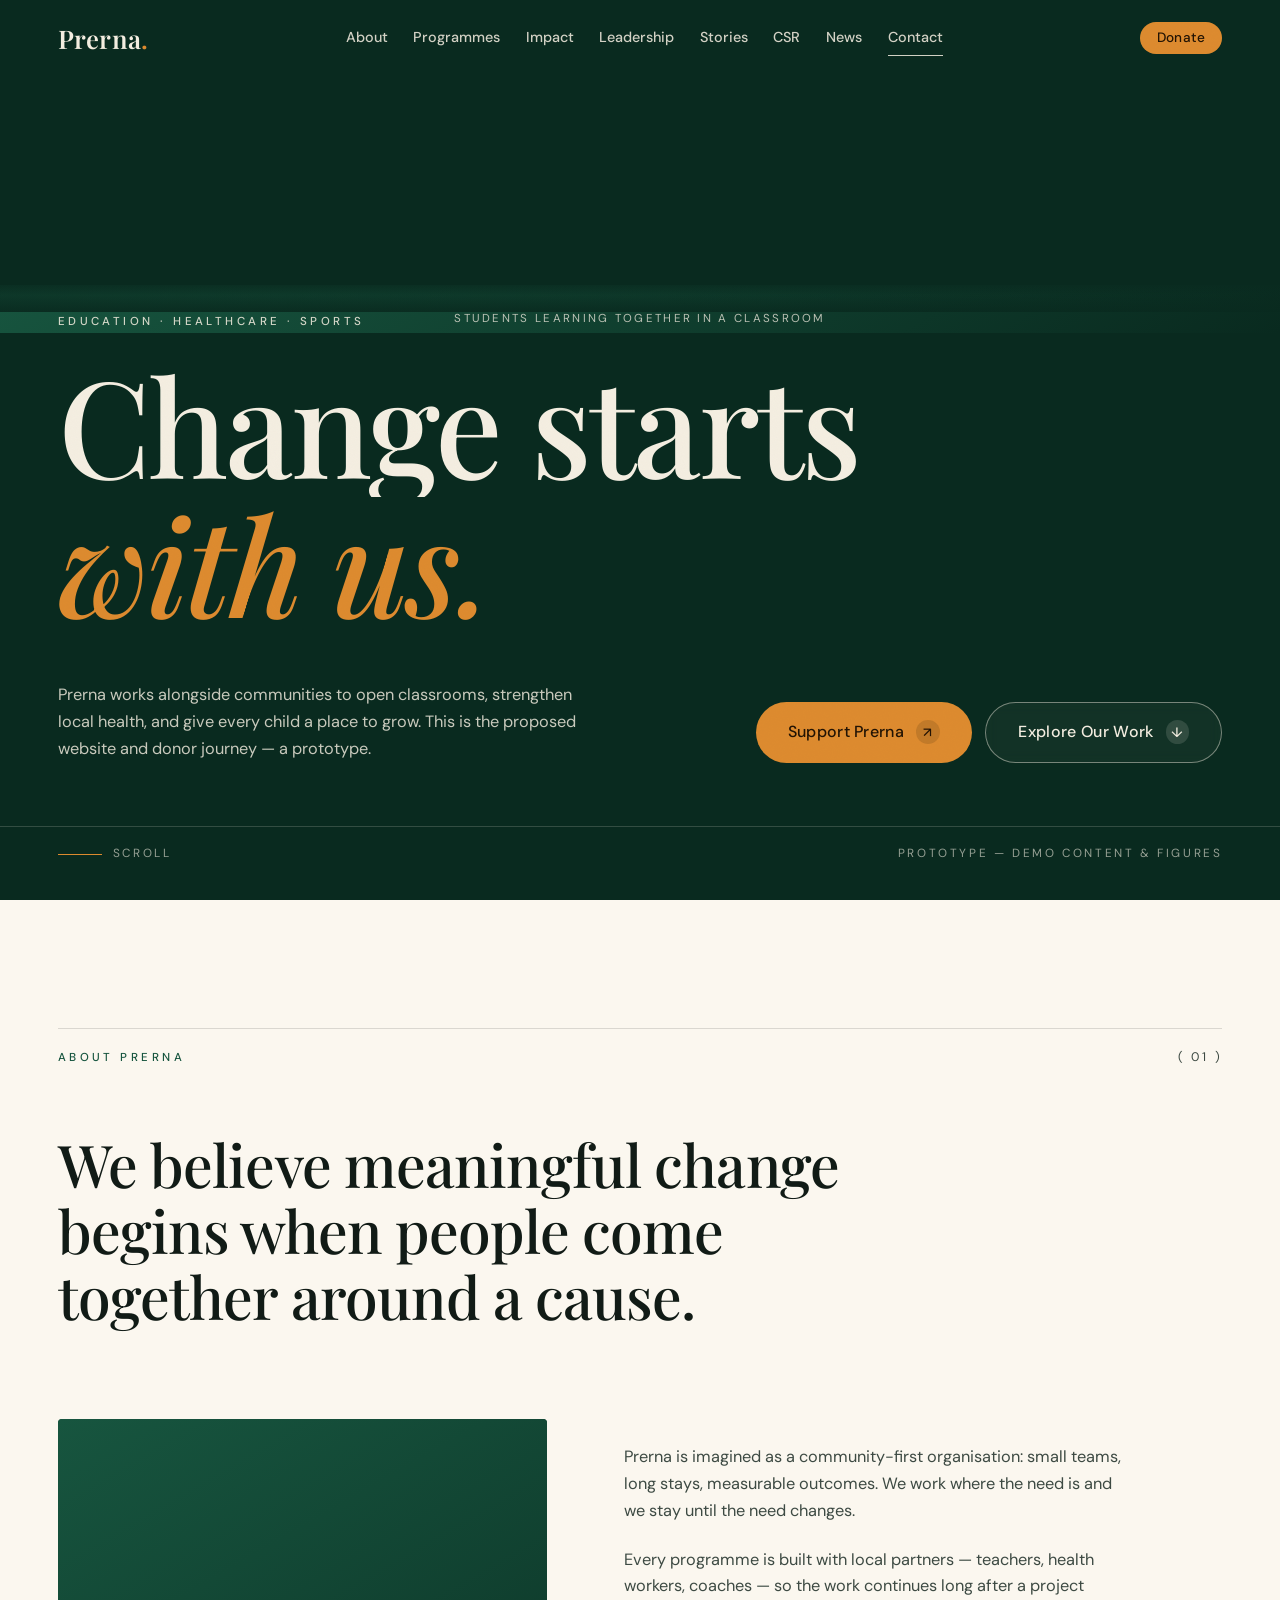
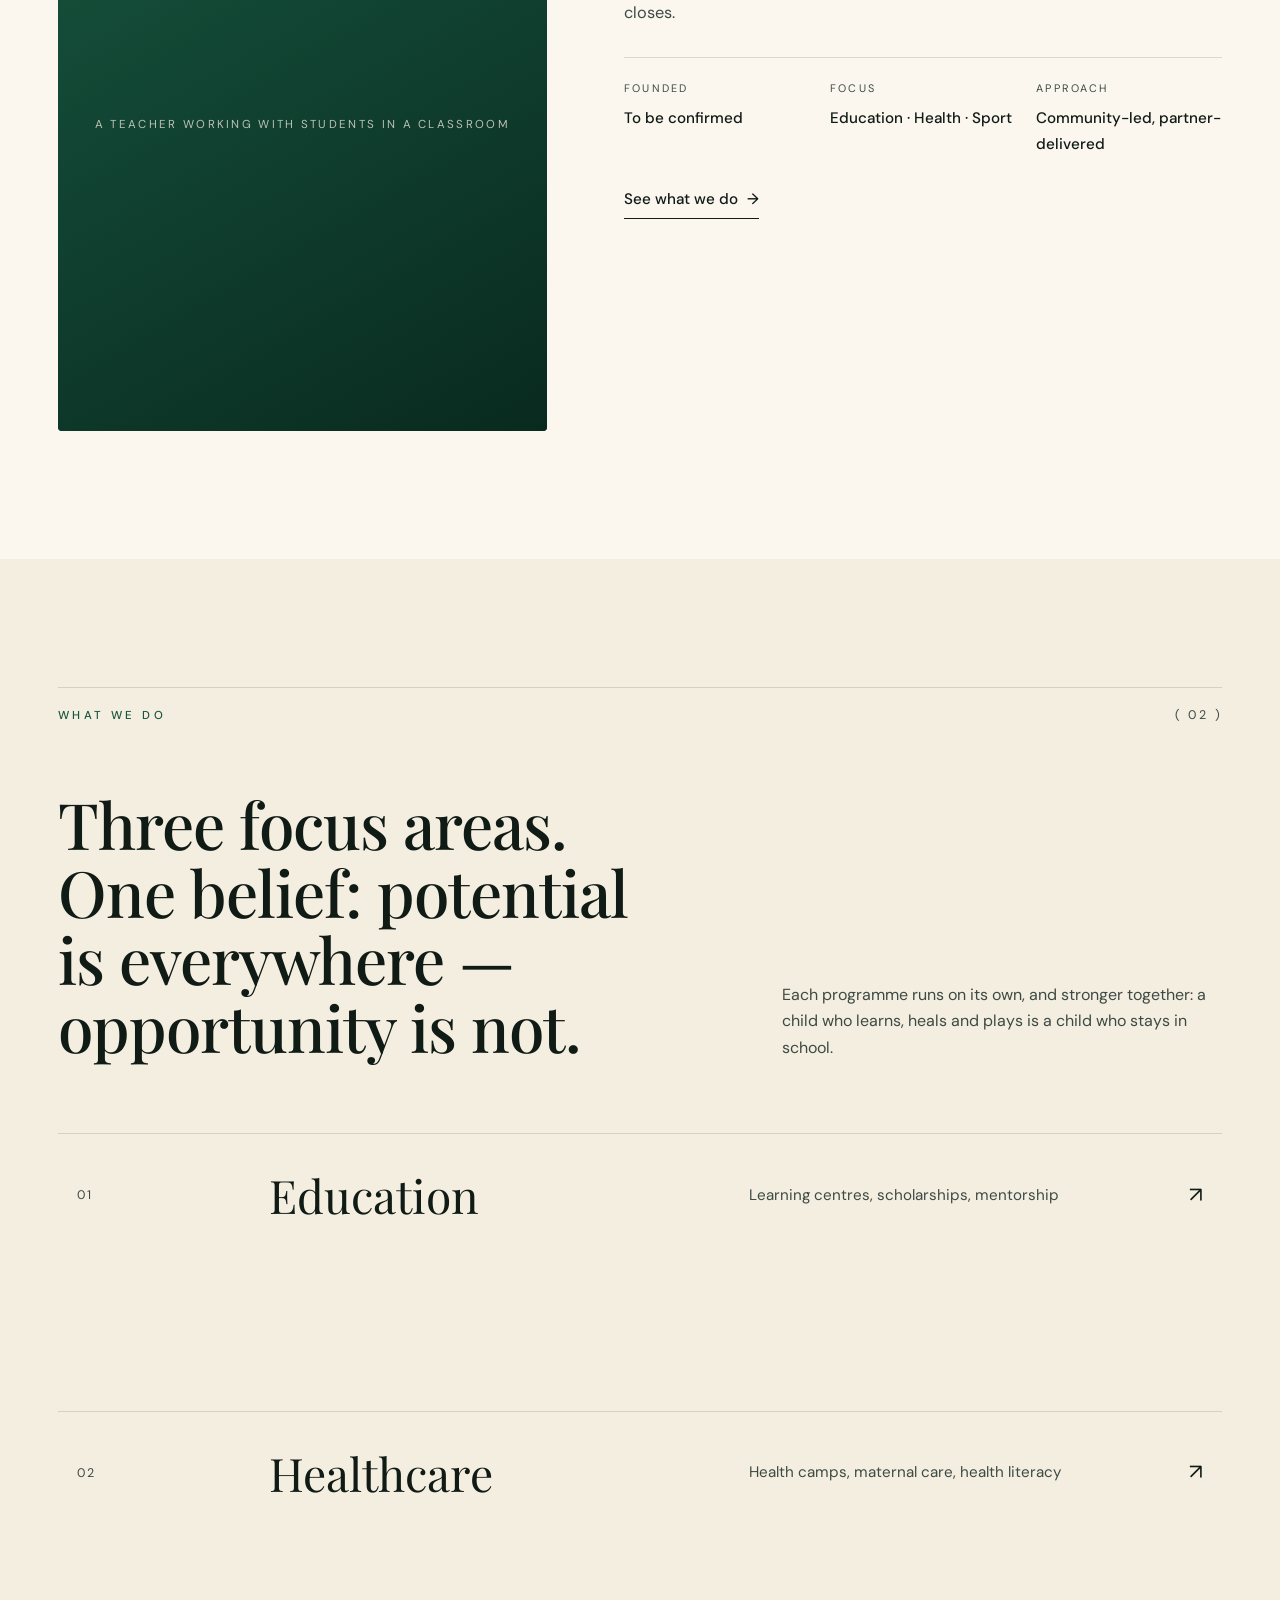
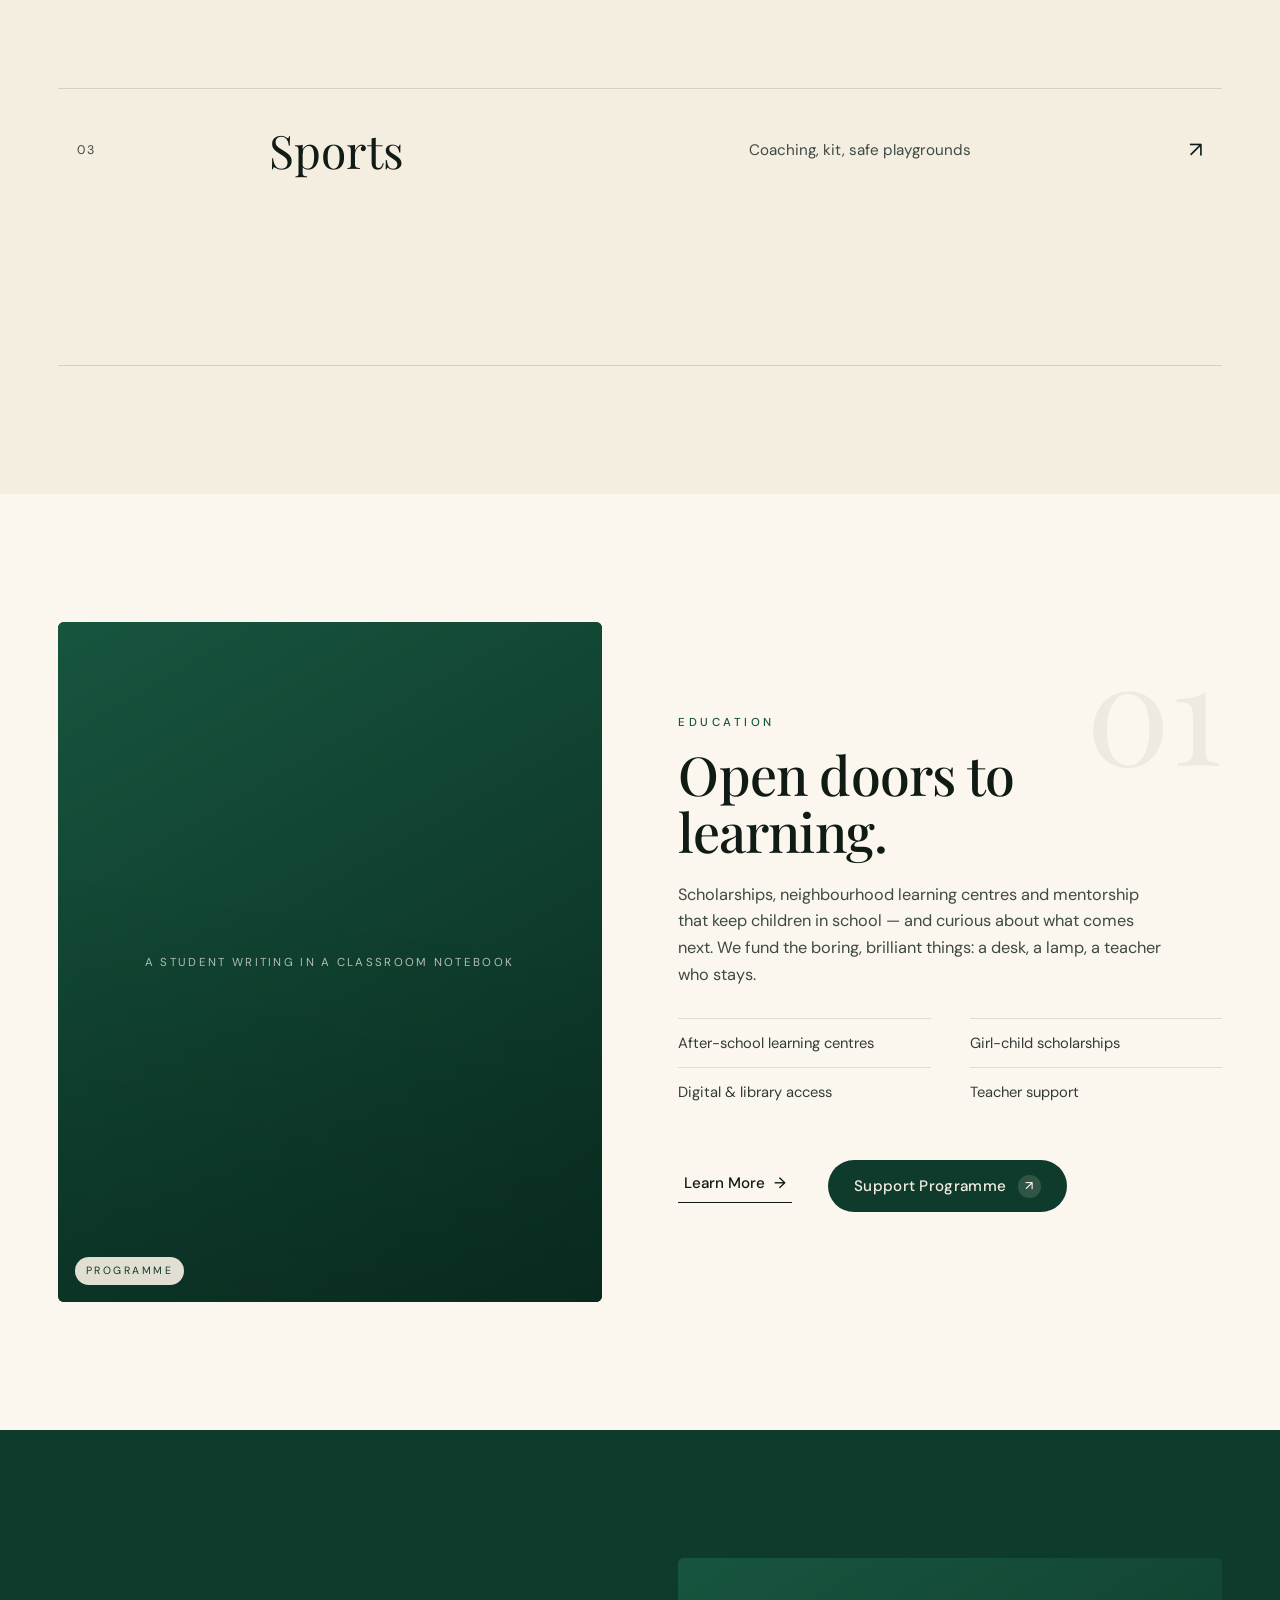
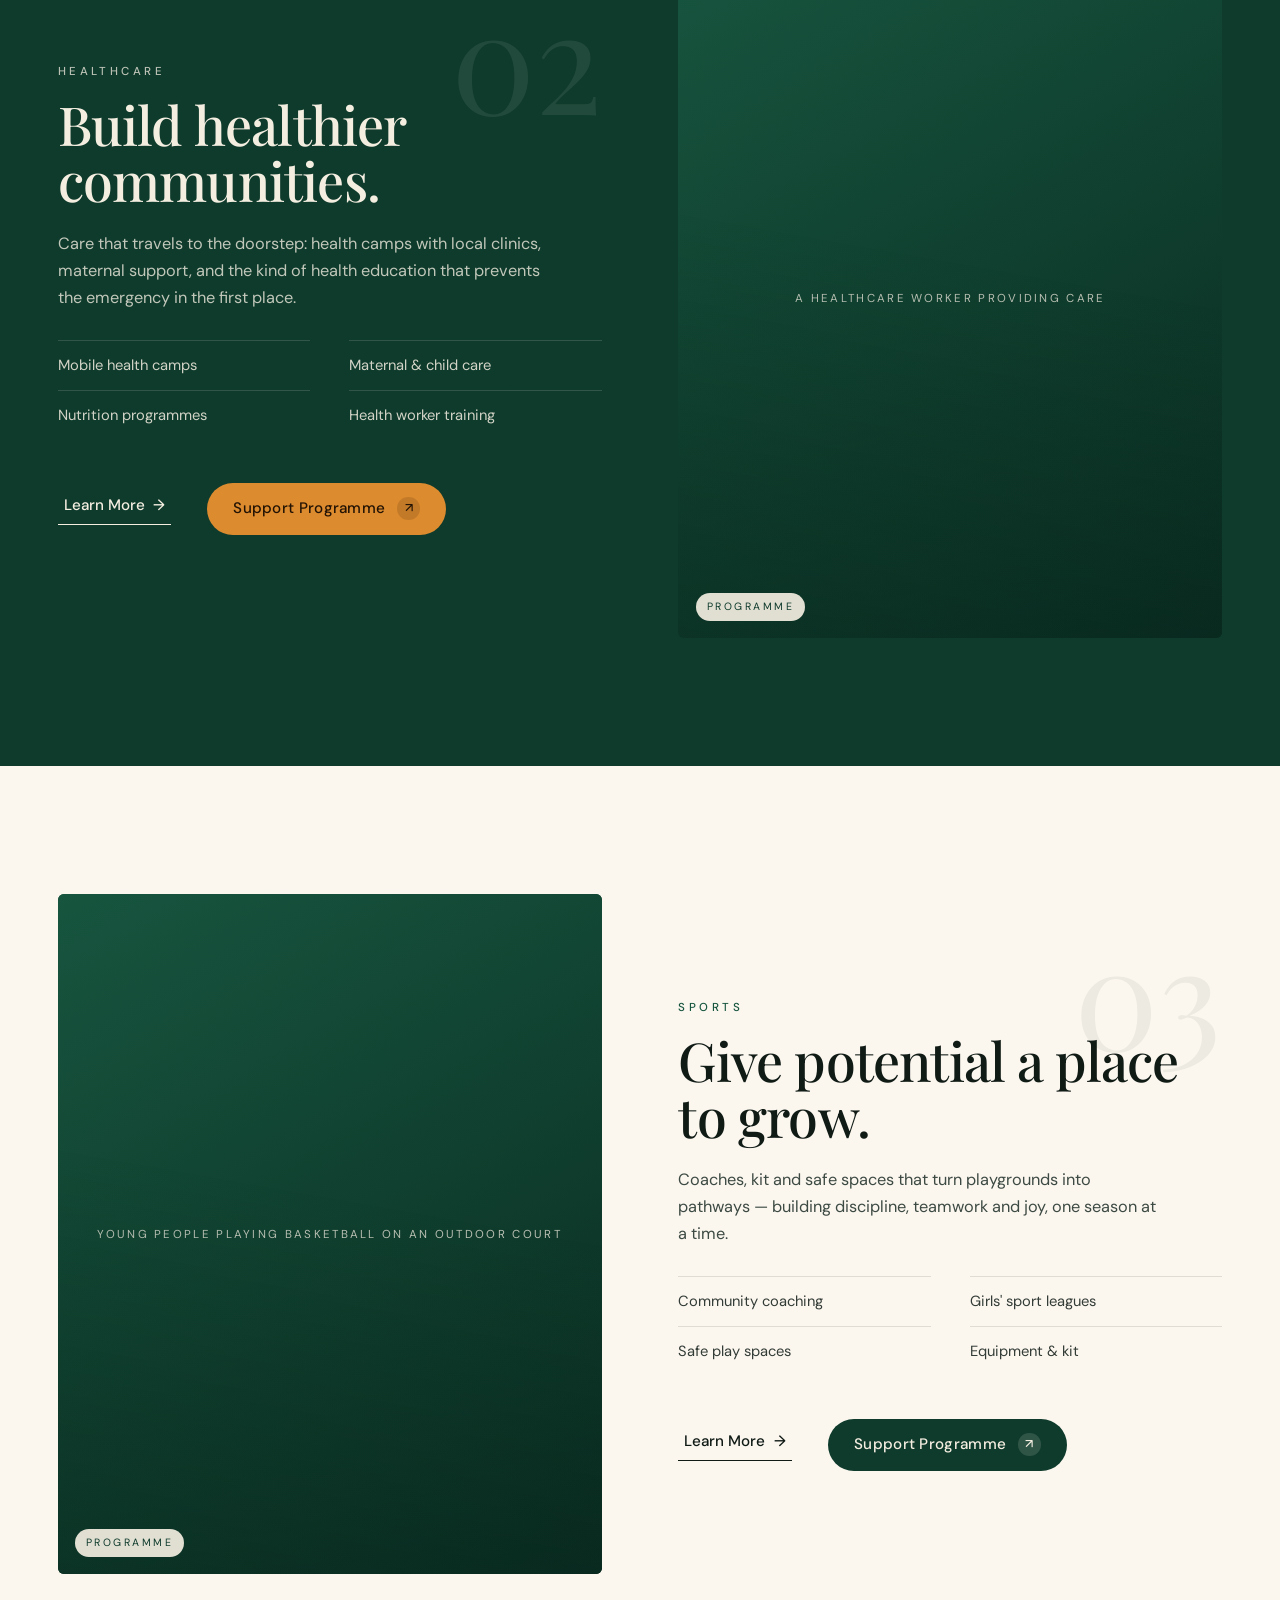
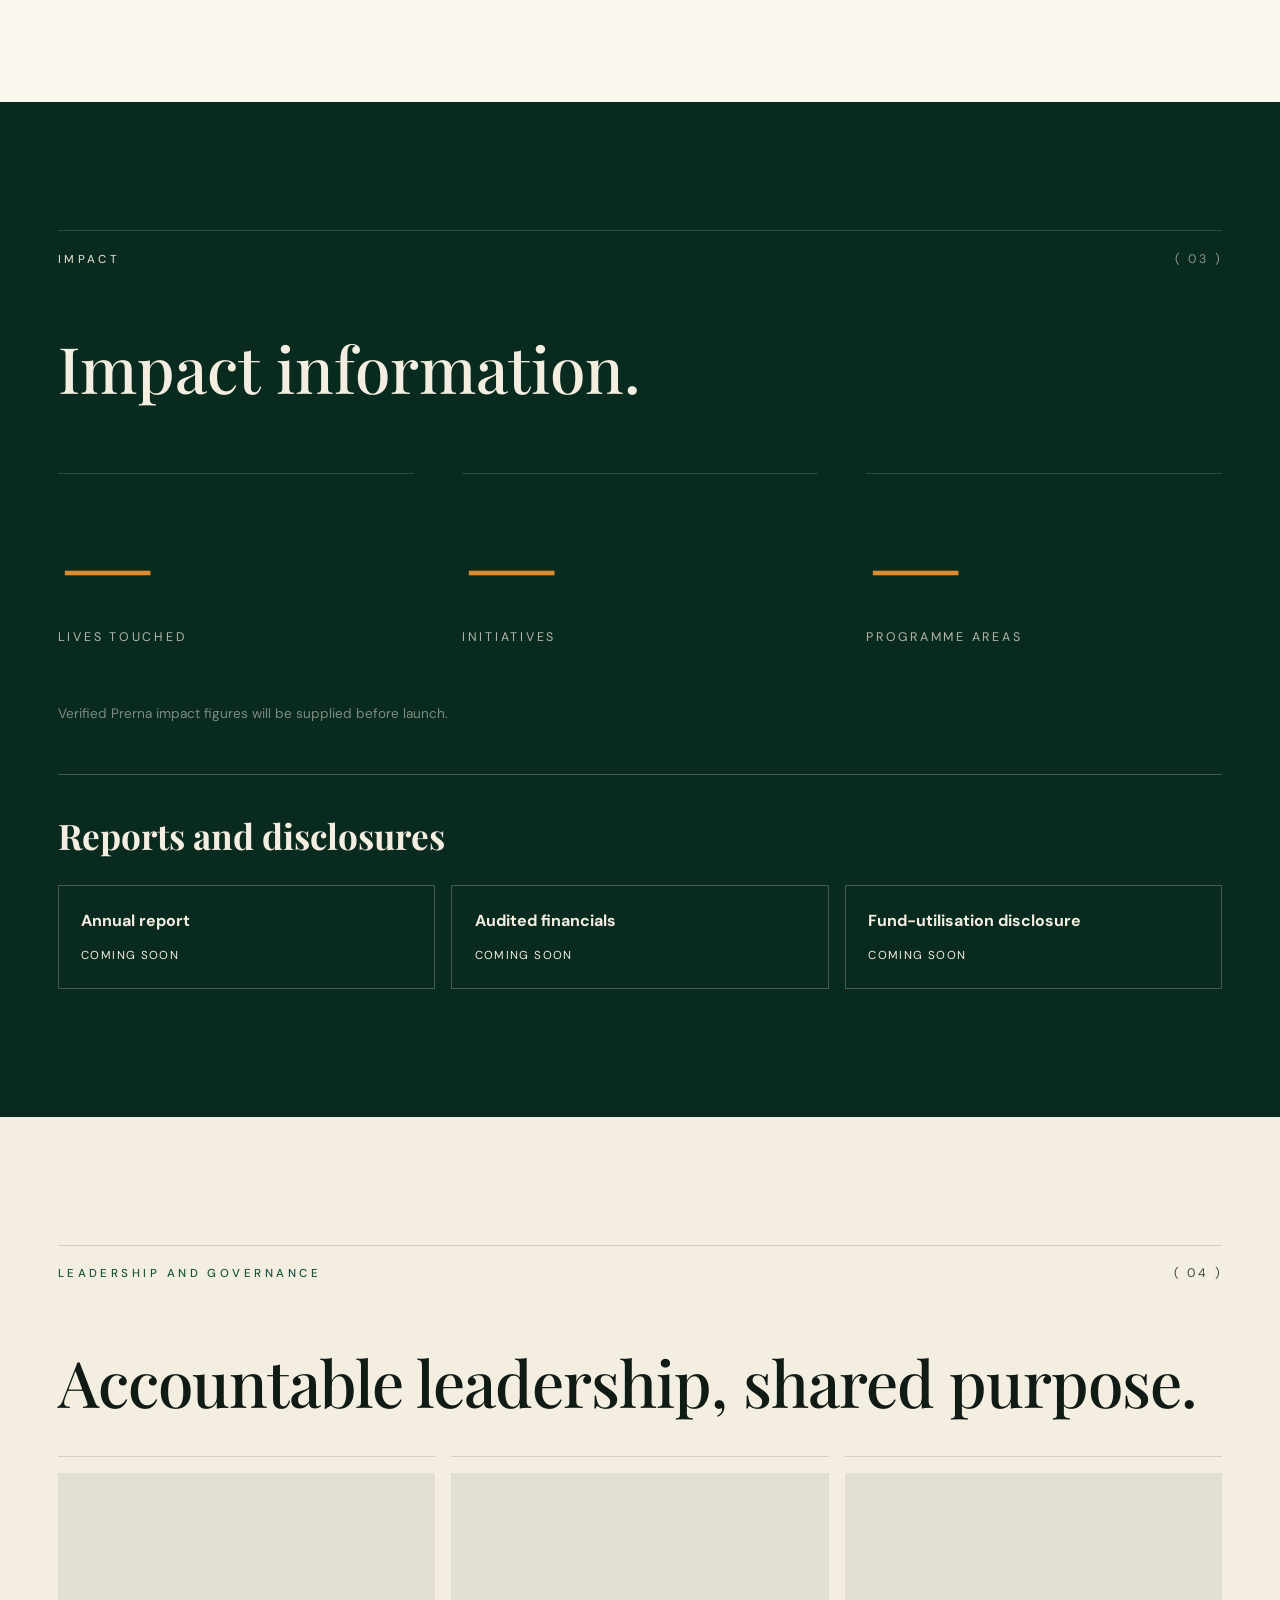
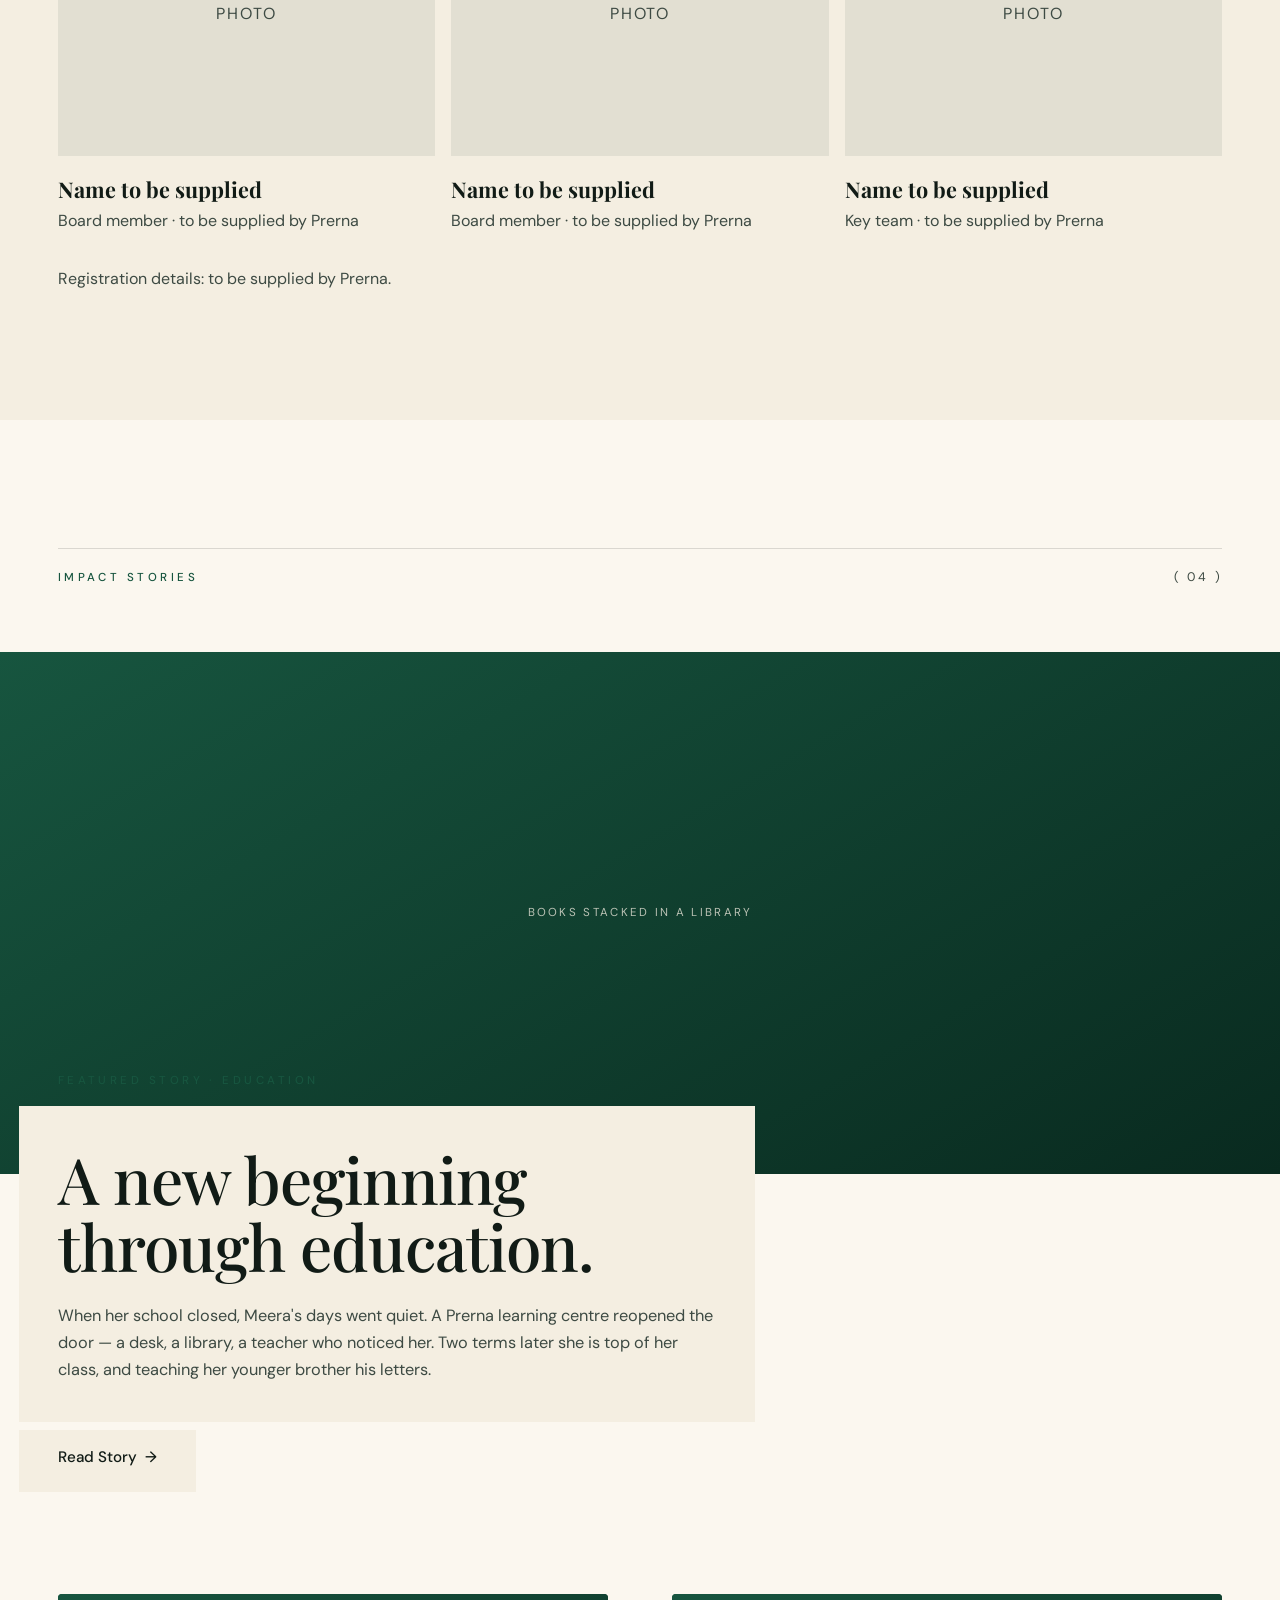
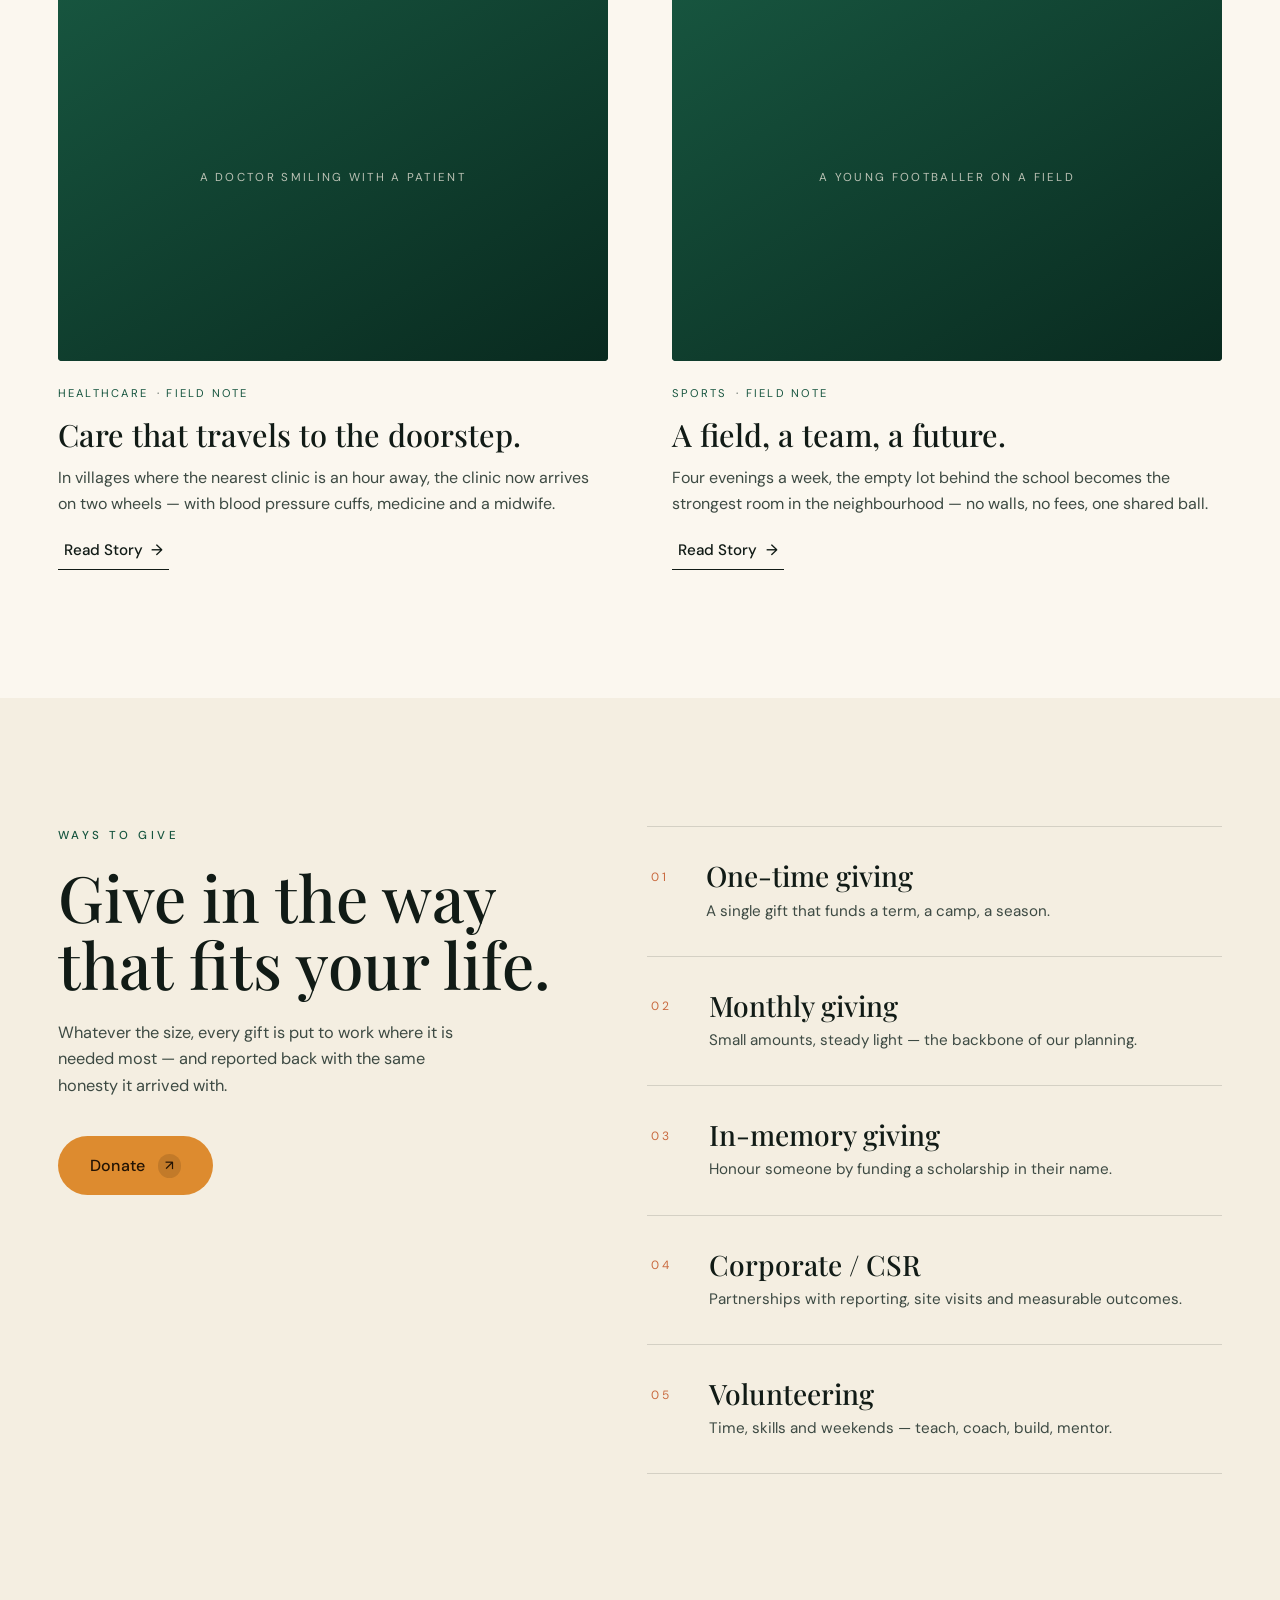
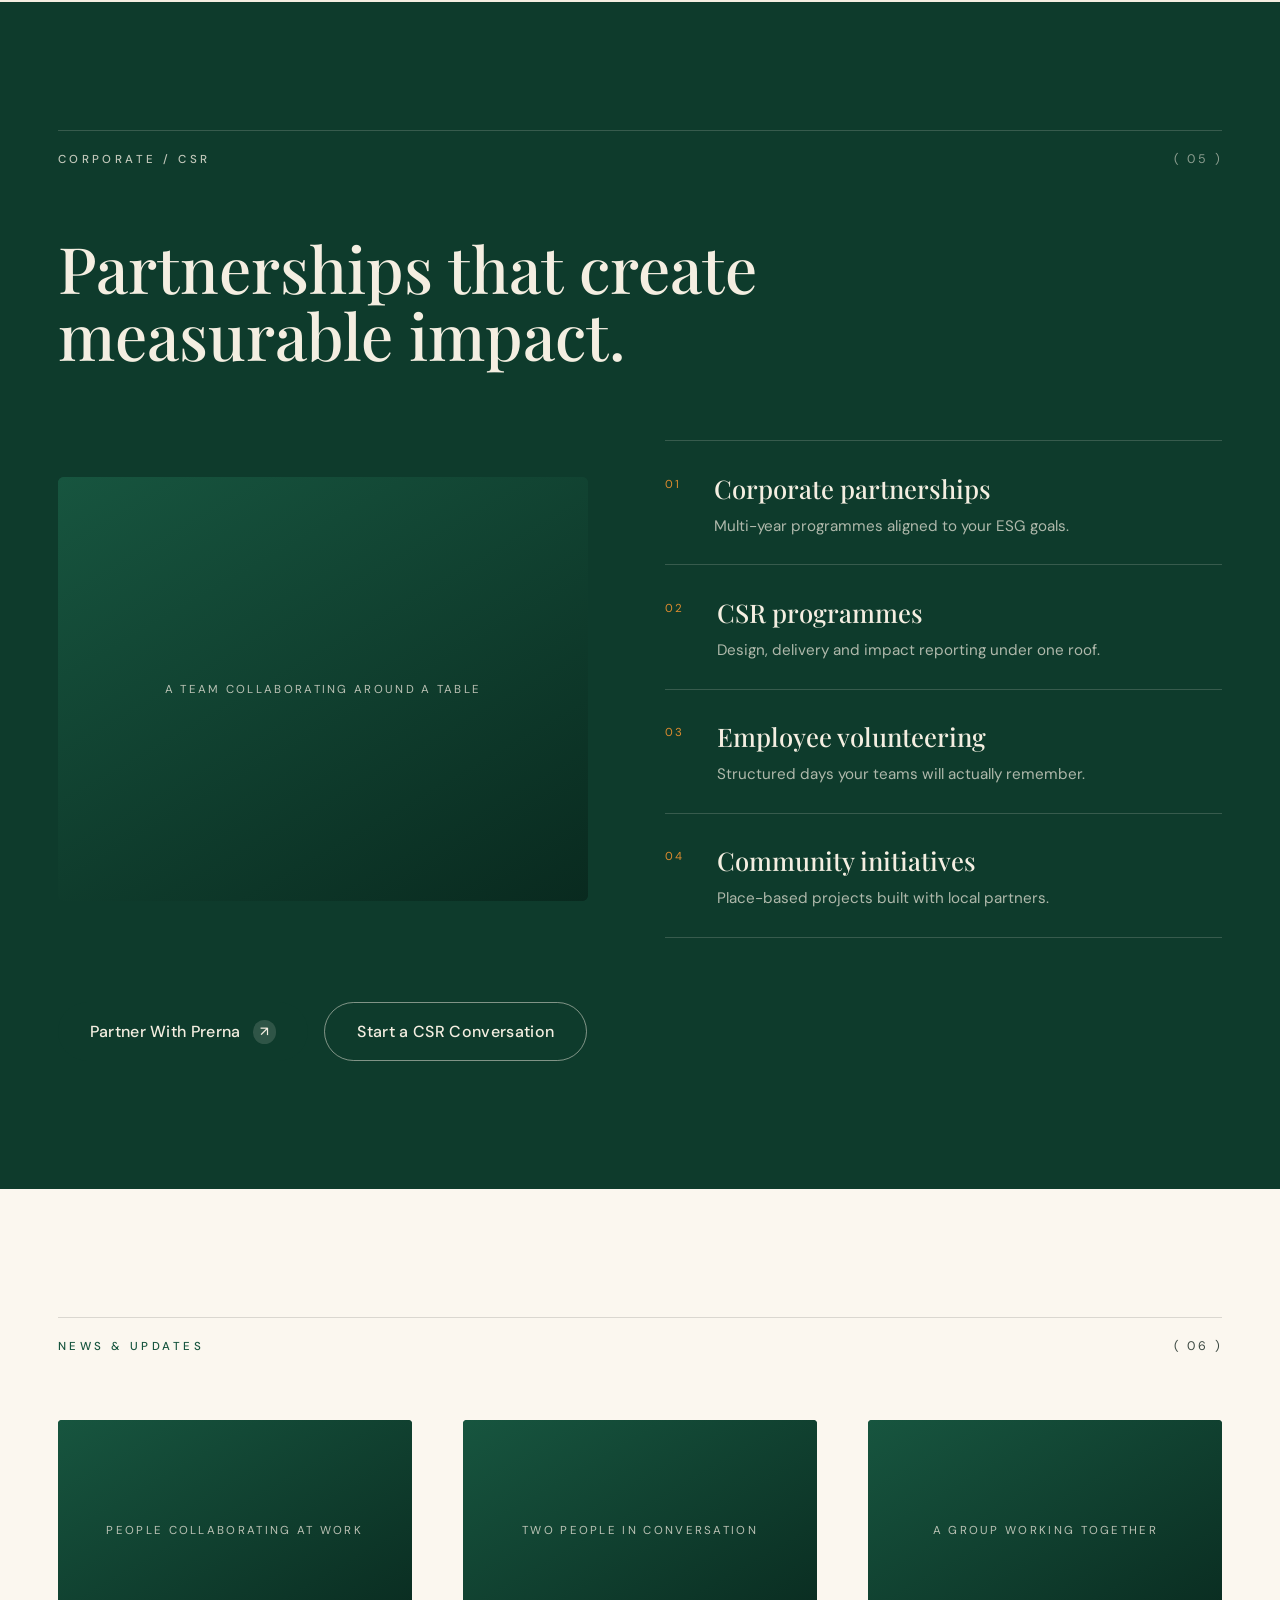
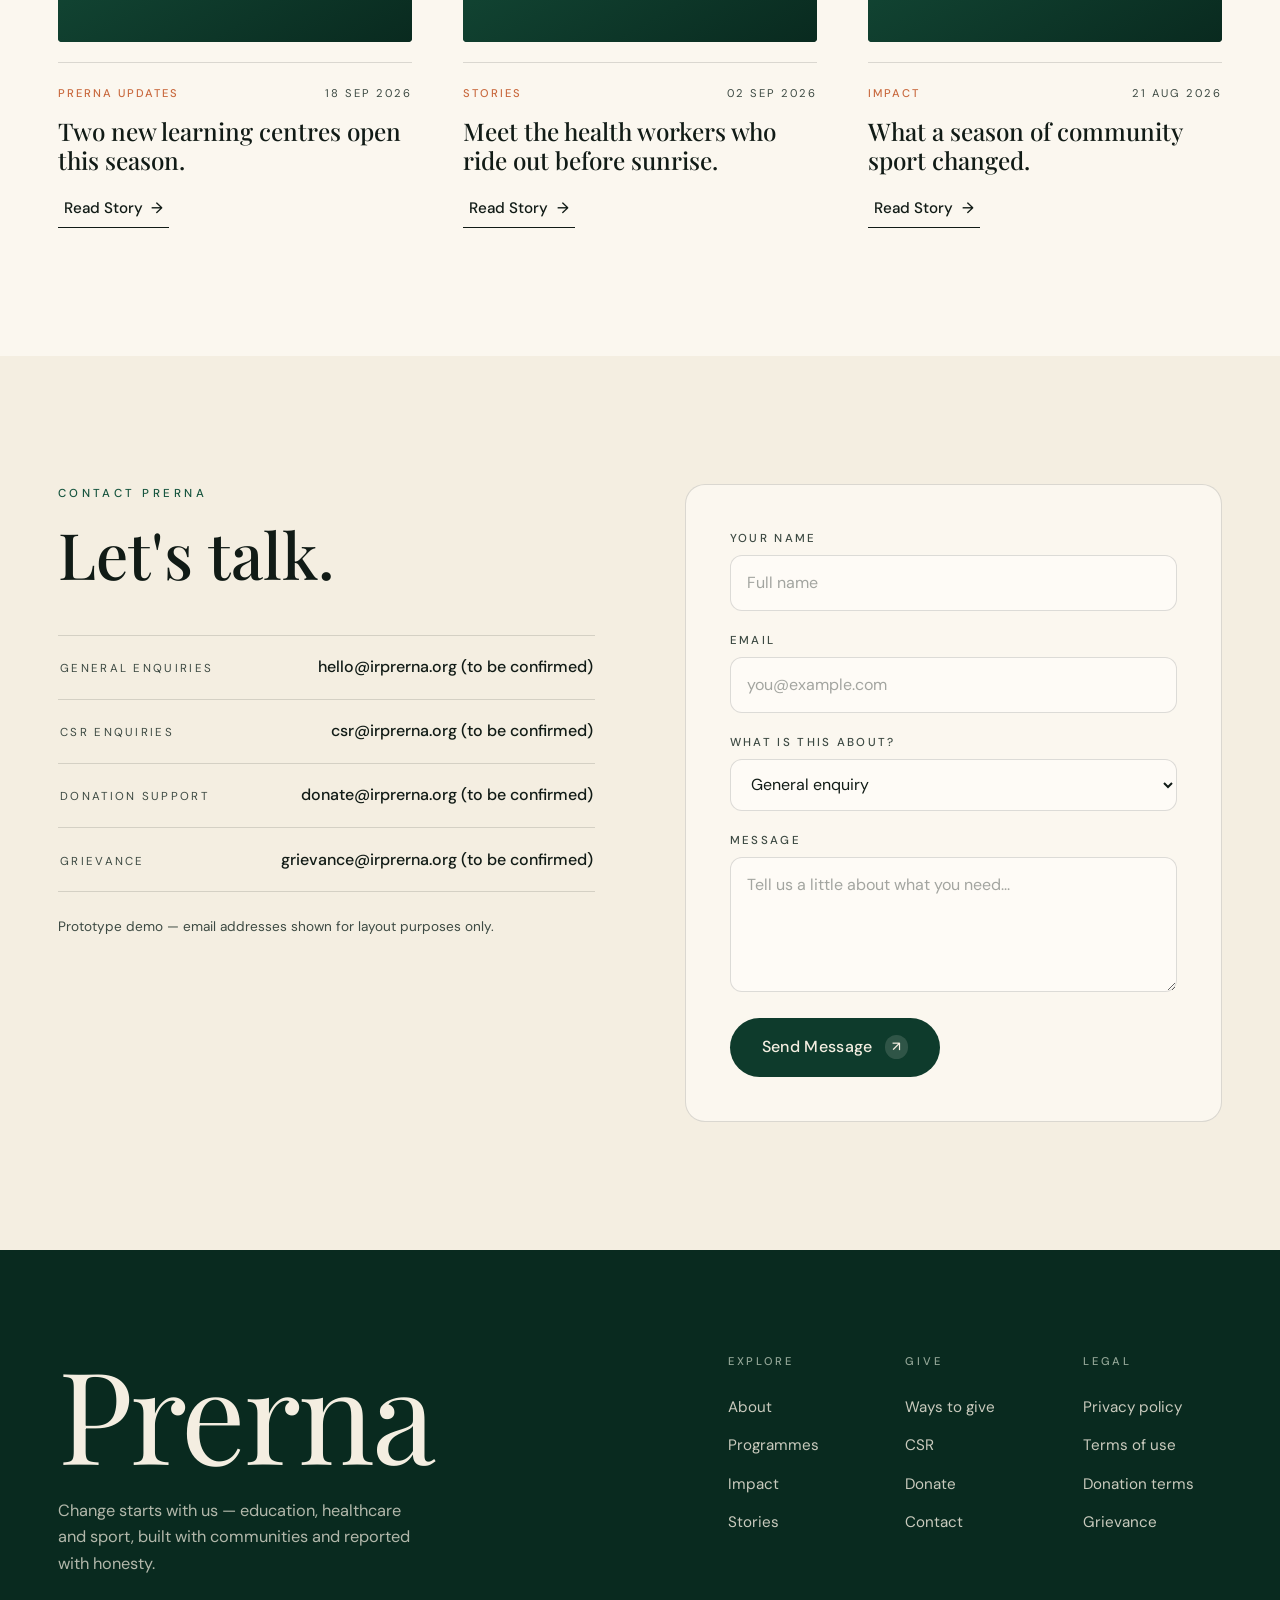
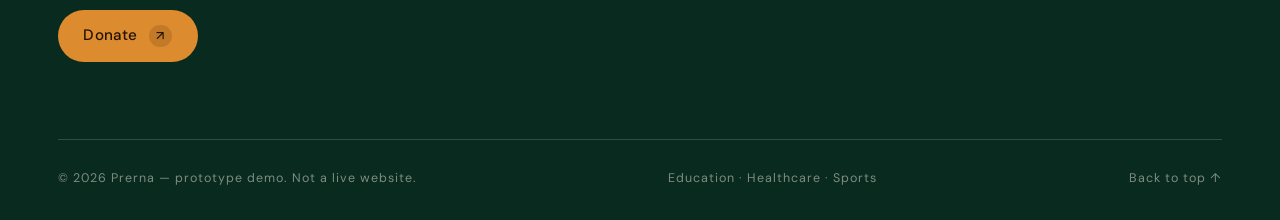
==== commit 05c21832: "Fix donation journey and website review items" ====
--- a/index.html
+++ b/index.html
@@ -34,6 +34,7 @@
         <a href="#about">About</a>
         <a href="#work">Programmes</a>
         <a href="#impact">Impact</a>
+        <a href="#leadership">Leadership</a>
         <a href="#stories">Stories</a>
         <a href="#csr">CSR</a>
         <a href="#news">News</a>
@@ -63,7 +64,7 @@
     </nav>
     <div class="menu__foot">
       <button class="btn btn--solid" data-donate-open type="button">Support Prerna</button>
-      <p class="menu__note">Prototype demo · hello@prerna.org</p>
+      <p class="menu__note">Prototype demo · hello@irprerna.org (to be confirmed)</p>
     </div>
   </div>
 
@@ -73,7 +74,7 @@
     <section class="hero" id="home">
       <div class="hero__media" aria-hidden="true">
         <!-- IMAGE: hero — children in a classroom (replaceable) -->
-        <img src="https://images.unsplash.com/photo-1509062522246-3755977927d7?auto=format&fit=crop&w=2200&q=80" alt="" class="hero__img" fetchpriority="high" />
+        <img src="https://images.unsplash.com/photo-1509062522246-3755977927d7?auto=format&fit=crop&w=2200&q=80" alt="Students learning together in a classroom" class="hero__img" fetchpriority="high" />
         <div class="hero__scrim"></div>
       </div>
 
@@ -136,7 +137,7 @@
               so the work continues long after a project closes.
             </p>
             <div class="about__facts" data-reveal>
-              <div><span>Founded</span><strong>For demonstration</strong></div>
+              <div><span>Founded</span><strong>To be confirmed</strong></div>
               <div><span>Focus</span><strong>Education · Health · Sport</strong></div>
               <div><span>Approach</span><strong>Community-led, partner-delivered</strong></div>
             </div>
@@ -170,7 +171,7 @@
               <span class="work__desc">Learning centres, scholarships, mentorship</span>
               <span class="work__arrow" aria-hidden="true">↗</span>
               <span class="work__thumb" aria-hidden="true">
-                <img src="https://images.unsplash.com/photo-1503676260728-1c00da094a0b?auto=format&fit=crop&w=600&q=70" alt="" loading="lazy" />
+                <img src="https://images.unsplash.com/photo-1503676260728-1c00da094a0b?auto=format&fit=crop&w=600&q=70" alt="Student studying in a classroom" loading="lazy" />
               </span>
             </a>
           </li>
@@ -181,7 +182,7 @@
               <span class="work__desc">Health camps, maternal care, health literacy</span>
               <span class="work__arrow" aria-hidden="true">↗</span>
               <span class="work__thumb" aria-hidden="true">
-                <img src="https://images.unsplash.com/photo-1576091160550-2173dba999ef?auto=format&fit=crop&w=600&q=70" alt="" loading="lazy" />
+                <img src="https://images.unsplash.com/photo-1576091160550-2173dba999ef?auto=format&fit=crop&w=600&q=70" alt="Healthcare professional speaking with a patient" loading="lazy" />
               </span>
             </a>
           </li>
@@ -192,7 +193,7 @@
               <span class="work__desc">Coaching, kit, safe playgrounds</span>
               <span class="work__arrow" aria-hidden="true">↗</span>
               <span class="work__thumb" aria-hidden="true">
-                <img src="https://images.unsplash.com/photo-1546519638-68e109498ffc?auto=format&fit=crop&w=600&q=70" alt="" loading="lazy" />
+                <img src="https://images.unsplash.com/photo-1546519638-68e109498ffc?auto=format&fit=crop&w=600&q=70" alt="Young people playing sport" loading="lazy" />
               </span>
             </a>
           </li>
@@ -302,27 +303,46 @@
           <p class="section__index" data-reveal>( 03 )</p>
         </div>
 
-        <h2 class="impact__title" data-split>The work, in numbers.</h2>
+        <h2 class="impact__title" data-split>Impact information.</h2>
 
         <div class="impact__grid">
           <div class="impact__item" data-reveal>
-            <span class="impact__num" data-count-to="10" data-count-suffix="K+">0</span>
+            <span class="impact__num">—</span>
             <span class="impact__label">Lives touched</span>
           </div>
           <div class="impact__item" data-reveal>
-            <span class="impact__num" data-count-to="25" data-count-suffix="+">0</span>
+            <span class="impact__num">—</span>
             <span class="impact__label">Initiatives</span>
           </div>
           <div class="impact__item" data-reveal>
-            <span class="impact__num" data-count-to="3">0</span>
+            <span class="impact__num">—</span>
             <span class="impact__label">Programme areas</span>
           </div>
         </div>
 
-        <p class="impact__note" data-reveal>
-          Illustrative demo figures for this prototype — configured in <code>js/app.js → demoContent</code>.
-          Not verified Prerna statistics.
-        </p>
+        <p class="impact__note" data-reveal>Verified Prerna impact figures will be supplied before launch.</p>
+
+        <div class="reports" data-reveal>
+          <h3>Reports and disclosures</h3>
+          <div class="reports__grid">
+            <article><strong>Annual report</strong><span>Coming soon</span></article>
+            <article><strong>Audited financials</strong><span>Coming soon</span></article>
+            <article><strong>Fund-utilisation disclosure</strong><span>Coming soon</span></article>
+          </div>
+        </div>
+      </div>
+    </section>
+
+    <section class="leadership section" id="leadership">
+      <div class="container">
+        <div class="section__head"><p class="eyebrow" data-reveal>Leadership and governance</p><p class="section__index" data-reveal>( 04 )</p></div>
+        <h2 class="h2" data-split>Accountable leadership, shared purpose.</h2>
+        <div class="leadership__grid">
+          <article data-reveal><div class="leadership__photo" aria-label="Board member photo placeholder">Photo</div><h3>Name to be supplied</h3><p>Board member · to be supplied by Prerna</p></article>
+          <article data-reveal><div class="leadership__photo" aria-label="Board member photo placeholder">Photo</div><h3>Name to be supplied</h3><p>Board member · to be supplied by Prerna</p></article>
+          <article data-reveal><div class="leadership__photo" aria-label="Key team member photo placeholder">Photo</div><h3>Name to be supplied</h3><p>Key team · to be supplied by Prerna</p></article>
+        </div>
+        <p class="leadership__registration">Registration details: to be supplied by Prerna.</p>
       </div>
     </section>
 
@@ -529,10 +549,10 @@
           <h2 class="contact__title" data-split>Let's talk.</h2>
 
           <ul class="contact__channels">
-            <li data-reveal><span>General enquiries</span><a href="mailto:hello@prerna.org">hello@prerna.org</a></li>
-            <li data-reveal><span>CSR enquiries</span><a href="mailto:csr@prerna.org">csr@prerna.org</a></li>
-            <li data-reveal><span>Donation support</span><a href="mailto:donate@prerna.org">donate@prerna.org</a></li>
-            <li data-reveal><span>Grievance</span><a href="mailto:grievance@prerna.org">grievance@prerna.org</a></li>
+            <li data-reveal><span>General enquiries</span><strong>hello@irprerna.org (to be confirmed)</strong></li>
+            <li data-reveal><span>CSR enquiries</span><strong>csr@irprerna.org (to be confirmed)</strong></li>
+            <li data-reveal><span>Donation support</span><strong>donate@irprerna.org (to be confirmed)</strong></li>
+            <li data-reveal><span>Grievance</span><strong>grievance@irprerna.org (to be confirmed)</strong></li>
           </ul>
 
           <p class="contact__note" data-reveal>Prototype demo — email addresses shown for layout purposes only.</p>
@@ -598,9 +618,10 @@
           </div>
           <div>
             <h4>Legal</h4>
-            <button type="button" data-toast="Privacy policy page is out of scope for this prototype.">Privacy</button>
-            <button type="button" data-toast="Terms page is out of scope for this prototype.">Terms</button>
-            <button type="button" data-toast="Grievance page is out of scope — email grievance@prerna.org.">Grievance</button>
+            <a href="privacy.html">Privacy policy</a>
+            <a href="terms.html">Terms of use</a>
+            <a href="donation-terms.html">Donation terms</a>
+            <a href="grievance.html">Grievance</a>
           </div>
         </nav>
       </div>
@@ -643,6 +664,7 @@
           <div><span>Programme</span><strong id="sumProgramme">—</strong></div>
           <div><span>Frequency</span><strong id="sumFrequency">—</strong></div>
           <div><span>Amount</span><strong id="sumAmount">—</strong></div>
+          <div id="sumRefRow" hidden><span>Request reference</span><strong id="sumRef">—</strong></div>
         </div>
 
         <p class="rail__note">Prototype demo — no real payment is taken and no SMS is sent.</p>
@@ -671,11 +693,18 @@
             <fieldset class="fgroup">
               <legend>Programme</legend>
               <div class="chip-row" data-role="programme">
-                <label class="chip"><input type="radio" name="dProgramme" value="education" checked /><span>Education</span></label>
-                <label class="chip"><input type="radio" name="dProgramme" value="healthcare" /><span>Healthcare</span></label>
-                <label class="chip"><input type="radio" name="dProgramme" value="sports" /><span>Sports</span></label>
-              </div>
+                <label class="chip"><input type="checkbox" name="dProgramme" value="education" checked /><span>Education</span></label>
+                <label class="chip"><input type="checkbox" name="dProgramme" value="healthcare" /><span>Healthcare</span></label>
+                <label class="chip"><input type="checkbox" name="dProgramme" value="sports" /><span>Sports</span></label>
+                <label class="chip"><input type="checkbox" name="dProgramme" value="any" /><span>Any</span></label>
+              </div>
+              <p class="field-hint">Several or Any records your preference; the amount is not split.</p>
             </fieldset>
+
+            <div class="field">
+              <label for="dMessage">Message or purpose <span class="label-optional">(optional)</span></label>
+              <textarea id="dMessage" maxlength="250" rows="3" placeholder="Add a short message or purpose"></textarea>
+            </div>
 
             <fieldset class="fgroup">
               <legend>Frequency</legend>
@@ -730,10 +759,14 @@
                 <p class="field-error" data-error-for="dMobile" hidden>Enter a valid 10-digit mobile number.</p>
               </div>
               <div class="field">
-                <label for="dPan">PAN / Identifier <span class="label-optional">(optional)</span></label>
-                <input type="text" id="dPan" placeholder="ABCDE1234F" maxlength="10" />
-                <p class="field-error" data-error-for="dPan" hidden>PAN should be 10 characters, e.g. ABCDE1234F.</p>
-              </div>
+                <label for="dPan">PAN</label>
+                <input type="text" id="dPan" placeholder="ABCDE1234F" maxlength="10" required />
+                <p class="field-error" data-error-for="dPan" hidden>Enter a valid PAN: 5 letters, 4 digits and 1 letter (e.g. ABCDE1234F).</p>
+              </div>
+              <div class="field"><label for="dAddress">Address line</label><input type="text" id="dAddress" autocomplete="street-address" required /><p class="field-error" data-error-for="dAddress" hidden>Enter your address.</p></div>
+              <div class="field"><label for="dCity">City</label><input type="text" id="dCity" autocomplete="address-level2" required /><p class="field-error" data-error-for="dCity" hidden>Enter your city.</p></div>
+              <div class="field"><label for="dState">State</label><input type="text" id="dState" autocomplete="address-level1" required /><p class="field-error" data-error-for="dState" hidden>Enter your state.</p></div>
+              <div class="field"><label for="dPin">PIN code</label><input type="text" id="dPin" inputmode="numeric" maxlength="6" autocomplete="postal-code" required /><p class="field-error" data-error-for="dPin" hidden>Enter a valid 6-digit PIN code.</p></div>
             </div>
 
             <fieldset class="fgroup">
@@ -741,9 +774,11 @@
               <div class="check-row">
                 <label class="check"><input type="checkbox" id="prefEmail" checked /><span>Email</span></label>
                 <label class="check"><input type="checkbox" id="prefSms" /><span>SMS</span></label>
-                <label class="check"><input type="checkbox" id="prefWhats" /><span>WhatsApp</span></label>
               </div>
             </fieldset>
+            <label class="check check--block"><input type="checkbox" id="prefWhats" /><span>Send me updates about my donation on WhatsApp (optional).</span></label>
+            <label class="check check--block"><input type="checkbox" id="dConsent" /><span>I agree to the <a href="donation-terms.html" target="_blank">Donation Terms</a> and <a href="privacy.html" target="_blank">Privacy Notice</a>.</span></label>
+            <p class="field-error" data-error-for="dConsent" hidden>You must agree before continuing.</p>
 
             <div class="step__actions">
               <button class="btn btn--ghost-dark" type="button" data-action="back-to-1">← Back</button>
@@ -760,15 +795,16 @@
             </header>
 
             <div class="otp" id="otpInputs">
-              <input class="otp__box" name="otp1" inputmode="numeric" maxlength="1" aria-label="OTP digit 1" />
-              <input class="otp__box" name="otp2" inputmode="numeric" maxlength="1" aria-label="OTP digit 2" />
-              <input class="otp__box" name="otp3" inputmode="numeric" maxlength="1" aria-label="OTP digit 3" />
-              <input class="otp__box" name="otp4" inputmode="numeric" maxlength="1" aria-label="OTP digit 4" />
-              <input class="otp__box" name="otp5" inputmode="numeric" maxlength="1" aria-label="OTP digit 5" />
-              <input class="otp__box" name="otp6" inputmode="numeric" maxlength="1" aria-label="OTP digit 6" />
+              <input class="otp__box" name="otp1" inputmode="numeric" maxlength="1" aria-label="Digit 1 of 6" />
+              <input class="otp__box" name="otp2" inputmode="numeric" maxlength="1" aria-label="Digit 2 of 6" />
+              <input class="otp__box" name="otp3" inputmode="numeric" maxlength="1" aria-label="Digit 3 of 6" />
+              <input class="otp__box" name="otp4" inputmode="numeric" maxlength="1" aria-label="Digit 4 of 6" />
+              <input class="otp__box" name="otp5" inputmode="numeric" maxlength="1" aria-label="Digit 5 of 6" />
+              <input class="otp__box" name="otp6" inputmode="numeric" maxlength="1" aria-label="Digit 6 of 6" />
             </div>
 
             <p class="field-error" id="otpError" hidden>That code doesn't match the demo OTP. Try 123456.</p>
+            <button class="link-arrow" id="resendOtp" type="button" data-action="resend-otp" disabled>Resend code in 30s</button>
 
             <div class="demo-note">
               <strong>Demo OTP: 123456</strong>
@@ -791,18 +827,22 @@
             </header>
 
             <p class="status-pill status-pill--pending">Pending Prerna approval</p>
-            <p class="step__note">Prerna will review your donation request before payment.</p>
+            <p class="step__note">Prerna will review your request, usually within 48 hours. We will send you a payment link by email and SMS, valid for 72 hours.</p>
 
             <dl class="summary-card">
               <div><dt>Programme</dt><dd id="s4Programme">—</dd></div>
               <div><dt>Amount</dt><dd id="s4Amount">—</dd></div>
               <div><dt>Frequency</dt><dd id="s4Frequency">—</dd></div>
               <div><dt>Donor</dt><dd id="s4Donor">—</dd></div>
+              <div><dt>Address</dt><dd id="s4Address">—</dd></div>
+              <div><dt>Message</dt><dd id="s4Message">—</dd></div>
+              <div><dt>Request reference</dt><dd id="s4Ref">—</dd></div>
             </dl>
 
             <div class="step__actions">
               <button class="btn btn--ghost-dark" type="button" data-action="restart">Start over</button>
-              <button class="btn btn--gold btn--lg" type="button" data-action="simulate-approval">Simulate Prerna Approval <span class="btn__icon" aria-hidden="true">→</span></button>
+              <button class="link-arrow" type="button" data-action="show-rejection">Demo: see a rejection</button>
+              <button class="btn btn--gold btn--lg" type="button" data-action="simulate-approval">Demo: skip ahead to Prerna's approval <span class="btn__icon" aria-hidden="true">→</span></button>
             </div>
           </section>
 
@@ -812,7 +852,7 @@
               <div class="seal seal--ok" aria-hidden="true">✓</div>
               <p class="step__eyebrow">Step 04 — Approval</p>
               <h2 class="step__title">Donation Request Approved</h2>
-              <p class="step__sub">Your donation request has been approved.</p>
+               <p class="step__sub">This is what the donor sees when they open the payment link sent by email or SMS.</p>
             </header>
 
             <p class="status-pill status-pill--ok">Approved</p>
@@ -837,11 +877,11 @@
               <h2 class="step__title">Prerna Donation</h2>
             </header>
 
-            <div class="pay-card">
+             <div class="pay-card">
               <div class="pay-card__row"><span>Programme</span><strong id="s6Programme">—</strong></div>
               <div class="pay-card__row"><span>Frequency</span><strong id="s6Frequency">—</strong></div>
               <div class="pay-card__row pay-card__row--total"><span>Amount</span><strong id="s6Amount">—</strong></div>
-              <p class="pay-card__secure">🔒 Simulated secure checkout — no card details are collected.</p>
+               <p class="pay-card__secure">🔒 You will pay on our payment partner's secure page using UPI, card or net banking. No card details are collected here.</p>
             </div>
 
             <div class="step__actions">
@@ -855,24 +895,32 @@
             <header class="step__head">
               <div class="seal seal--ok" aria-hidden="true">✓</div>
               <p class="step__eyebrow">Step 06 — Receipt</p>
-              <h2 class="step__title">Payment Successful</h2>
+               <h2 class="step__title" id="receiptTitle">Donation acknowledgement</h2>
               <p class="step__sub">Your generosity just became somebody's opportunity.</p>
             </header>
 
             <div class="receipt">
               <div class="receipt__head">
                 <span class="receipt__brand">Prerna.</span>
-                <span class="badge-demo">Demo receipt</span>
+                 <span class="badge-demo">Demo acknowledgement</span>
               </div>
               <dl class="receipt__list">
-                <div><dt>Donation reference</dt><dd id="rRef">PRN-DEMO-000000</dd></div>
+                 <div><dt>Acknowledgement reference</dt><dd id="rRef">PRN-RCT-000000</dd></div>
                 <div><dt>Programme</dt><dd id="rProgramme">—</dd></div>
                 <div><dt>Amount</dt><dd id="rAmount">—</dd></div>
                 <div><dt>Date</dt><dd id="rDate">—</dd></div>
                 <div><dt>Donor</dt><dd id="rDonor">—</dd></div>
                 <div><dt>Status</dt><dd class="receipt__ok">Paid — demo</dd></div>
               </dl>
-            </div>
+             </div>
+            <fieldset class="fgroup" id="mandateChoices" hidden>
+              <legend>Mandate method</legend>
+              <div class="chip-row">
+                <label class="chip"><input type="radio" name="mandateMethod" value="upi" checked /><span>UPI AutoPay</span></label>
+                <label class="chip"><input type="radio" name="mandateMethod" value="enach" /><span>e-NACH</span></label>
+              </div>
+            </fieldset>
+            <p class="step__note">This is not the donation certificate under the Income-tax Act.</p>
 
             <div class="step__actions">
               <button class="btn btn--ghost-dark" type="button" data-action="restart">Donate again</button>
--- a/css/style.css
+++ b/css/style.css
@@ -718,6 +718,26 @@
   gap: clamp(1.5rem, 4vw, 3rem);
   margin-top: clamp(2.5rem, 6vw, 4.5rem);
 }
+
+.reports { margin-top: 3rem; padding-top: 2rem; border-top: 1px solid rgba(244,238,225,.25); }
+.reports h3 { color: var(--cream); font-family: var(--serif); font-size: clamp(1.5rem,3vw,2.2rem); margin-bottom: 1.25rem; }
+.reports__grid, .leadership__grid { display:grid; grid-template-columns:repeat(3,minmax(0,1fr)); gap:1rem; }
+.reports__grid article { display:flex; flex-direction:column; gap:.75rem; padding:1.4rem; border:1px solid rgba(244,238,225,.25); color:var(--cream); }
+.reports__grid span { color:var(--gold); text-transform:uppercase; letter-spacing:.12em; font-size:.72rem; }
+.leadership { background:var(--cream); }
+.leadership__grid { margin-top:2.5rem; }
+.leadership__grid article { border-top:1px solid var(--line); padding-top:1rem; }
+.leadership__photo { aspect-ratio:4/3; display:grid; place-items:center; margin-bottom:1rem; background:rgba(14,59,44,.08); color:var(--ink-soft); text-transform:uppercase; letter-spacing:.12em; }
+.leadership__grid h3 { font-family:var(--serif); font-size:1.35rem; }
+.leadership__grid p, .leadership__registration { color:var(--ink-soft); }
+.leadership__registration { margin-top:2rem; }
+.contact__channels strong { font-weight:500; text-align:right; }
+.field-hint { margin-top:.65rem; color:var(--ink-soft); font-size:.84rem; }
+.check--block { display:flex; margin-top:1rem; line-height:1.5; }
+.check--block a { text-decoration:underline; }
+.legal-page { background:var(--cream); color:var(--ink); }
+.legal-page main { min-height:100vh; }
+.legal-page .h2 { margin:1rem 0 2rem; }
 .impact__item {
   border-top: 1px solid var(--line-light);
   padding-top: clamp(1rem, 2vw, 1.75rem);
@@ -1465,6 +1485,7 @@
 }
 
 @media (max-width: 768px) {
+  .reports__grid, .leadership__grid { grid-template-columns:1fr; }
   .hero { min-height: 92svh; }
   .hero__row { flex-direction: column; align-items: flex-start; }
   .hero__cta { width: 100%; }
